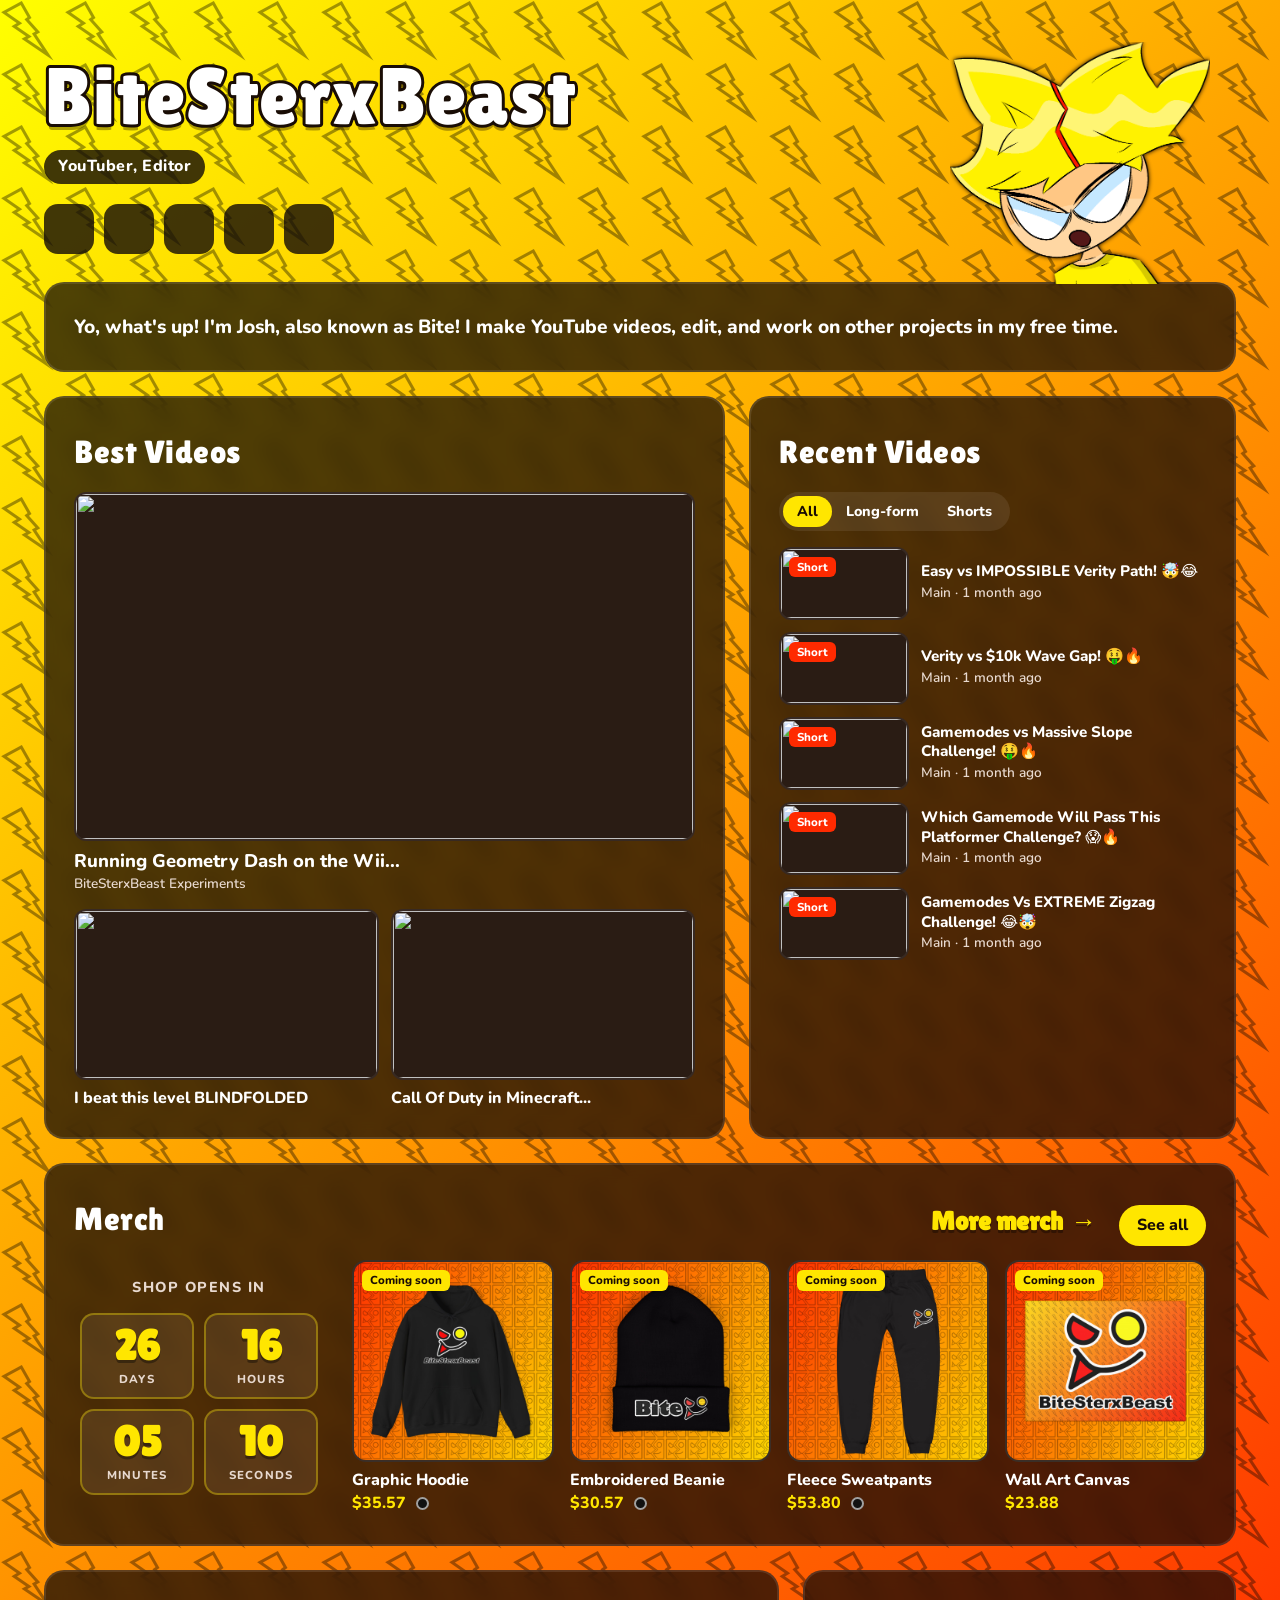
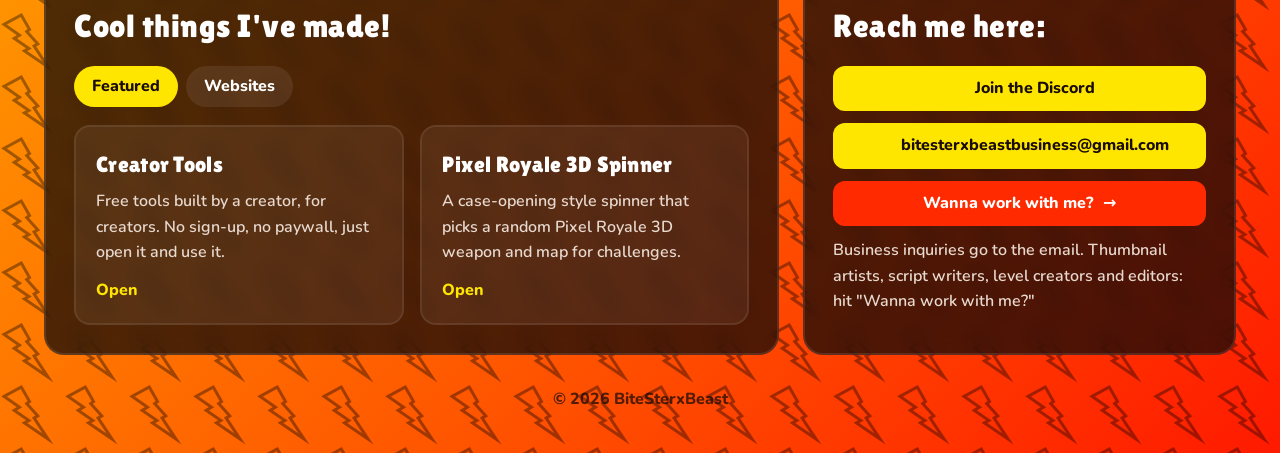
==== index.html @ fb8f27c6 "Implement 'More merch' hint visibility logic Add functionality to show 'More merch' hint after 12 ho" ====
<!DOCTYPE html>
<html lang="en">
<head>
<meta charset="UTF-8">
<meta name="viewport" content="width=device-width, initial-scale=1.0">
<title>BiteSterxBeast</title>
<meta name="description" content="YouTuber, Editor, Red, Yellow.">
<meta name="theme-color" content="#ff8000">
<meta property="og:title" content="BiteSterxBeast">
<meta property="og:description" content="YouTuber, Editor, Red, Yellow.">
<meta property="og:type" content="website">
<link rel="icon" href="favicon.png">
<link rel="preconnect" href="https://fonts.googleapis.com">
<link rel="preconnect" href="https://fonts.gstatic.com" crossorigin>
<link href="https://fonts.googleapis.com/css2?family=Lilita+One&family=Nunito:wght@600;800&display=swap" rel="stylesheet">
<style>
  :root {
    --panel: rgba(18, 10, 8, 0.74);
    --panel-border: rgba(255, 255, 255, 0.10);
    --text: #ffffff;
    --muted: #e8d9cf;
    --yellow: #ffe600;
    --red: #ff2a00;
    --char-w: 260px;
  }

  * { box-sizing: border-box; margin: 0; padding: 0; }

  html { background: #ff4a00; }

  body {
    min-height: 100vh;
    color: var(--text);
    font-family: 'Nunito', system-ui, sans-serif;
    font-weight: 600;
    line-height: 1.6;
    background-image:
      url("bolts.png"),
      linear-gradient(135deg, #ffff00 0%, #ff9a00 45%, #ff1a00 100%);
    background-size: 64px 62px, 100% 100%;
    background-position: 0 0, 0 0;
    background-repeat: repeat, no-repeat;
    animation: drift 20s linear infinite;
  }

  /* bolts move bottom-left to top-right, gradient stays put */
  @keyframes drift {
    to { background-position: 64px -62px, 0 0; }
  }
  @media (prefers-reduced-motion: reduce) {
    body { animation: none; }
  }

  a { color: inherit; text-decoration: none; }

  .wrap {
    max-width: 920px;
    margin: 0 auto;
    padding: 56px 16px 40px;
  }

  /* ---------- HERO ---------- */
  .hero {
    padding-right: calc(var(--char-w) + 24px);
    margin-bottom: 0;
  }

  h1 {
    font-family: 'Lilita One', sans-serif;
    font-weight: 400;
    font-size: clamp(2.6rem, 8vw, 5rem);
    line-height: 1;
    letter-spacing: 1px;
    color: #fff;
    -webkit-text-stroke: 6px #1a0d05;
    paint-order: stroke fill;
    text-shadow: 0 6px 0 rgba(26, 13, 5, 0.35);
  }

  .tagline {
    display: inline-block;
    margin-top: 14px;
    padding: 4px 14px;
    background: rgba(18, 10, 8, 0.8);
    border-radius: 999px;
    font-weight: 800;
    letter-spacing: 0.5px;
  }

  /* ---------- SOCIALS ---------- */
  .socials {
    display: flex;
    flex-wrap: wrap;
    gap: 10px;
    margin-top: 20px;
  }

  .social {
    width: 50px;
    height: 50px;
    display: grid;
    place-items: center;
    background: rgba(18, 10, 8, 0.8);
    border: 2px solid transparent;
    border-radius: 14px;
    cursor: pointer;
    transition: transform 0.15s, border-color 0.15s, box-shadow 0.15s;
  }
  .social:hover,
  .social:focus-visible {
    transform: translateY(-3px);
    border-color: var(--yellow);
    box-shadow: 0 0 16px rgba(255, 230, 0, 0.55);
    outline: none;
  }

  .ico {
    width: 24px;
    height: 24px;
    background: #fff;
    -webkit-mask: var(--icon) center / contain no-repeat;
            mask: var(--icon) center / contain no-repeat;
  }

  .yt { position: relative; }
  .yt > button { font: inherit; color: inherit; }

  .menu {
    position: absolute;
    top: calc(100% + 8px);
    left: 0;
    z-index: 20;
    min-width: 250px;
    padding: 6px;
    background: rgba(18, 10, 8, 0.95);
    backdrop-filter: blur(10px);
    border: 2px solid var(--yellow);
    border-radius: 14px;
    box-shadow: 0 10px 30px rgba(0, 0, 0, 0.4);
    opacity: 0;
    transform: translateY(-6px);
    pointer-events: none;
    transition: opacity 0.15s, transform 0.15s;
  }
  .yt.open .menu {
    opacity: 1;
    transform: translateY(0);
    pointer-events: auto;
  }
  .menu a {
    display: block;
    padding: 8px 12px;
    border-radius: 9px;
    line-height: 1.3;
  }
  .menu a:hover { background: rgba(255, 230, 0, 0.15); }
  .menu b { display: block; font-weight: 800; }
  .menu small { color: var(--muted); font-size: 0.82rem; }

  /* ---------- PANELS ---------- */
  .panel {
    position: relative;
    background: var(--panel);
    backdrop-filter: blur(10px);
    -webkit-backdrop-filter: blur(10px);
    border: 2px solid var(--panel-border);
    border-radius: 20px;
    padding: 28px;
    margin-top: 24px;
    transition: border-color 0.2s, box-shadow 0.2s;
  }
  .panel:hover {
    border-color: rgba(255, 230, 0, 0.55);
    box-shadow: 0 0 24px rgba(255, 230, 0, 0.18);
  }

  h2 {
    font-family: 'Lilita One', sans-serif;
    font-weight: 400;
    font-size: 2rem;
    letter-spacing: 0.5px;
    margin-bottom: 14px;
  }

  /* ---------- INTRO + CHARACTER ---------- */
  .intro { margin-top: 28px; z-index: 2; }
  .intro p { font-size: 1.2rem; font-weight: 800; }

  /* clips the art at the panel's top edge so he leans over it */
  .character {
    position: absolute;
    right: 24px;
    bottom: 100%;
    width: var(--char-w);
    aspect-ratio: 1 / 0.93;
    overflow: hidden;
    pointer-events: none;
  }
  .character img {
    display: block;
    width: 100%;
    filter: drop-shadow(0 0 2px #1a0d05);
  }

  /* ---------- VIDEOS ---------- */
  .videos { display: grid; grid-template-columns: 1.4fr 1fr; gap: 24px; margin-top: 24px; }
  .videos .panel { margin-top: 0; }

  .thumb {
    position: relative;
    aspect-ratio: 16 / 9;
    border-radius: 12px;
    background: #2a1c14;
    border: 2px solid rgba(255, 255, 255, 0.06);
    overflow: hidden;
    transition: border-color 0.15s;
  }
  .thumb img { width: 100%; height: 100%; object-fit: cover; display: block; }
  .badge {
    position: absolute;
    top: 8px; left: 8px;
    padding: 1px 8px;
    border-radius: 6px;
    font-size: 0.72rem;
    font-weight: 800;
    background: var(--yellow);
    color: #1a0d05;
  }
  .badge.short { background: var(--red); color: #fff; }

  .vcard { display: block; transition: transform 0.15s; }
  .vcard:hover { transform: translateY(-3px); }
  .vcard:hover .thumb { border-color: var(--yellow); }
  .vtitle {
    font-weight: 800;
    margin-top: 8px;
    line-height: 1.3;
    display: -webkit-box;
    -webkit-line-clamp: 2;
    -webkit-box-orient: vertical;
    overflow: hidden;
  }
  .vmeta { color: var(--muted); font-size: 0.85rem; }

  .best-small { display: grid; grid-template-columns: 1fr 1fr; gap: 12px; margin-top: 14px; }
  .best-main .vtitle { font-size: 1.15rem; }

  .type-toggle {
    display: inline-flex;
    background: rgba(255, 255, 255, 0.08);
    border-radius: 999px;
    padding: 4px;
    margin-bottom: 16px;
  }
  .type-toggle button {
    font: inherit;
    font-weight: 800;
    font-size: 0.9rem;
    color: var(--text);
    background: none;
    border: 0;
    border-radius: 999px;
    padding: 4px 14px;
    cursor: pointer;
  }
  .type-toggle button.active { background: var(--yellow); color: #1a0d05; }

  .recent-list { display: flex; flex-direction: column; gap: 12px; }
  .recent-row { display: grid; grid-template-columns: 130px 1fr; gap: 12px; align-items: center; }
  .recent-row .vtitle { margin-top: 0; font-size: 0.95rem; }
  .empty { color: var(--muted); padding: 20px 0; text-align: center; }

  /* ---------- MERCH ---------- */
  .countdown { position: relative; text-align: center; margin-bottom: 22px; }
  .countdown[hidden] { display: none; }
  .cd-title { font-weight: 800; color: var(--muted); letter-spacing: 1.5px; text-transform: uppercase; font-size: 0.9rem; margin-bottom: 8px; }
  .cd-boxes {
    display: inline-flex; gap: 10px; padding: 6px; border-radius: 18px; cursor: help; outline: none;
  }
  .cd-box {
    min-width: 84px; padding: 10px 8px 8px;
    background: rgba(255, 255, 255, 0.07); border: 2px solid rgba(255, 230, 0, 0.35); border-radius: 14px;
    transition: border-color 0.15s, transform 0.15s;
  }
  .cd-boxes:hover .cd-box, .cd-boxes:focus-visible .cd-box { border-color: var(--yellow); }
  .cd-num {
    display: block; font-family: 'Lilita One', sans-serif; font-size: 2.6rem; line-height: 1;
    color: var(--yellow); font-variant-numeric: tabular-nums; text-shadow: 0 3px 0 rgba(0, 0, 0, 0.35);
  }
  .cd-lbl { display: block; margin-top: 4px; font-size: 0.72rem; font-weight: 800; letter-spacing: 1.2px; color: var(--muted); text-transform: uppercase; }
  .cd-tip {
    position: absolute; left: 50%; top: calc(100% + 6px); z-index: 15; width: max-content; max-width: min(92vw, 360px);
    padding: 10px 14px; border-radius: 12px; background: rgba(18, 10, 8, 0.96); border: 2px solid var(--yellow);
    box-shadow: 0 10px 30px rgba(0, 0, 0, 0.45); line-height: 1.35;
    opacity: 0; transform: translate(-50%, -6px); pointer-events: none; transition: opacity 0.15s, transform 0.15s;
  }
  .cd-tip b { display: block; color: var(--yellow); font-weight: 800; }
  .cd-tip small { color: var(--muted); }
  .cd-boxes:hover + .cd-tip, .cd-boxes:focus + .cd-tip { opacity: 1; transform: translate(-50%, 0); }
  .cd-open { font-family: 'Lilita One', sans-serif; font-size: 2rem; color: var(--yellow); }
  .merch-head { display: flex; align-items: baseline; gap: 12px; flex-wrap: wrap; margin-bottom: 14px; }
  .merch-head h2 { margin-bottom: 0; }
  .more-merch {
    margin-left: auto;
    display: inline-flex;
    align-items: center;
    gap: 8px;
    font-family: 'Lilita One', sans-serif;
    font-size: 1.6rem;
    line-height: 1;
    color: var(--yellow);
    text-shadow: 0 3px 0 rgba(0, 0, 0, 0.35);
    animation: nudge 0.9s ease-in-out infinite alternate;
  }
  .more-merch[hidden] { display: none; }
  /* when it hides, "See all" keeps its spot on the right */
  .more-merch[hidden] + .see-all { margin-left: auto; }
  /* pops in, then bounces */
  .more-merch.pop { animation: popin 0.45s cubic-bezier(.3, 1.6, .5, 1) both, nudge 0.9s ease-in-out 0.45s infinite alternate; }
  @keyframes popin {
    from { opacity: 0; transform: scale(0.4) translateX(-10px); }
    to { opacity: 1; transform: scale(1) translateX(-10px); }
  }
  @keyframes nudge {
    from { transform: translateX(-10px); }
    to { transform: translateX(6px); }
  }
  @media (prefers-reduced-motion: reduce) {
    .more-merch, .more-merch.pop { animation: none; }
  }
  .see-all {
    display: inline-flex;
    align-items: center;
    padding: 8px 18px;
    background: var(--yellow);
    color: #1a0d05;
    font-weight: 800;
    border-radius: 999px;
    transition: transform 0.15s, box-shadow 0.15s;
  }
  .see-all:hover { transform: translateY(-2px); box-shadow: 0 0 18px rgba(255, 230, 0, 0.6); }
  .mgrid { display: grid; grid-template-columns: repeat(auto-fill, minmax(180px, 1fr)); gap: 16px; }
  .mcard { display: block; transition: transform 0.15s; }
  .mcard:hover { transform: translateY(-4px); }
  .mimg {
    position: relative;
    aspect-ratio: 1;
    border-radius: 14px;
    overflow: hidden;
    border: 2px solid rgba(255, 255, 255, 0.08);
    background: #2a1c14;
    transition: border-color 0.15s;
  }
  .mcard:hover .mimg { border-color: var(--yellow); }
  .mimg img { width: 100%; height: 100%; object-fit: cover; display: block; }
  .mimg .ph {
    width: 100%; height: 100%; display: grid; place-items: center; text-align: center; padding: 12px;
    background: linear-gradient(135deg, #ffcf00, #ff7a00 50%, #ff2a00); color: #1a0d05;
    font-family: 'Lilita One', sans-serif; font-size: 1.15rem; line-height: 1.15;
  }
  .soon {
    position: absolute; top: 8px; left: 8px;
    padding: 1px 8px; border-radius: 6px;
    font-size: 0.72rem; font-weight: 800;
    background: var(--yellow); color: #1a0d05;
  }
  .mname { font-weight: 800; margin-top: 8px; line-height: 1.3; }
  .mrow { display: flex; align-items: center; gap: 10px; }
  .mprice { font-weight: 800; color: var(--yellow); }
  .dots { display: flex; gap: 5px; }
  .dot { width: 13px; height: 13px; border-radius: 50%; border: 2px solid rgba(255, 255, 255, 0.6); }

  /* ---------- PROJECTS ---------- */
  .tabs {
    display: flex;
    flex-wrap: wrap;
    gap: 8px;
    margin-bottom: 18px;
  }
  .tab {
    font: inherit;
    font-weight: 800;
    color: var(--text);
    background: rgba(255, 255, 255, 0.08);
    border: 2px solid transparent;
    border-radius: 999px;
    padding: 6px 16px;
    cursor: pointer;
    transition: background 0.15s, border-color 0.15s;
  }
  .tab:hover { border-color: rgba(255, 230, 0, 0.5); }
  .tab.active {
    background: var(--yellow);
    color: #1a0d05;
  }

  .grid {
    display: grid;
    grid-template-columns: repeat(auto-fill, minmax(240px, 1fr));
    gap: 16px;
  }
  .card {
    display: block;
    background: rgba(255, 255, 255, 0.06);
    border: 2px solid rgba(255, 255, 255, 0.08);
    border-radius: 16px;
    padding: 20px;
    transition: transform 0.15s, border-color 0.15s;
  }
  .card:hover {
    transform: translateY(-4px);
    border-color: var(--yellow);
  }
  .card h3 {
    font-family: 'Lilita One', sans-serif;
    font-weight: 400;
    font-size: 1.4rem;
    letter-spacing: 0.3px;
  }
  .card p { color: var(--muted); margin-top: 6px; }
  .card .go { display: inline-block; margin-top: 12px; color: var(--yellow); font-weight: 800; }
  .card[hidden] { display: none; }

  /* ---------- CONTACT ---------- */
  .btn {
    display: inline-flex;
    align-items: center;
    gap: 10px;
    padding: 10px 20px;
    background: var(--yellow);
    color: #1a0d05;
    font-weight: 800;
    border-radius: 12px;
    transition: transform 0.15s, box-shadow 0.15s;
  }
  .btn:hover { transform: translateY(-2px); box-shadow: 0 0 18px rgba(255, 230, 0, 0.6); }
  .btn .ico { background: #1a0d05; width: 20px; height: 20px; }
  .btn.work { background: var(--red); color: #fff; }
  .btn.work:hover { box-shadow: 0 0 18px rgba(255, 42, 0, 0.7); }
  .btn.work .arrow { transition: transform 0.15s; }
  .btn.work:hover .arrow { transform: translateX(4px); }
  .contact { display: flex; flex-wrap: wrap; gap: 12px; }
  .contact .btn { overflow-wrap: anywhere; }
  .note { margin-top: 12px; color: var(--muted); }

  footer {
    text-align: center;
    margin-top: 32px;
    font-weight: 800;
    color: #1a0d05;
    opacity: 0.75;
  }

  /* ---------- MOBILE ---------- */
  @media (max-width: 680px) {
    :root { --char-w: 140px; }
    .wrap { padding-top: 36px; }
    .hero { padding-right: 0; text-align: center; }
    .socials { justify-content: center; }
    .menu { left: 50%; transform: translate(-50%, -6px); }
    .yt.open .menu { transform: translate(-50%, 0); }
    .intro { margin-top: calc(var(--char-w) * 0.93 + 12px); }
    .character { right: 16px; }
    .panel { padding: 22px; }
    .mgrid { grid-template-columns: 1fr 1fr; gap: 12px; }
    .more-merch { font-size: 1.2rem; }
    .cd-boxes { gap: 6px; }
    .cd-box { min-width: 0; width: 68px; }
    .cd-num { font-size: 1.9rem; }
    .cd-lbl { font-size: 0.62rem; letter-spacing: 0.6px; }
  }
  @media (max-width: 820px) {
    .videos { grid-template-columns: 1fr; }
  }

  /* ---------- DESKTOP (wide screens): spread things out instead of one tall column ---------- */
  @media (min-width: 1100px) {
    .wrap { max-width: 1240px; padding-left: 24px; padding-right: 24px; }

    /* merch: countdown on the left, all 4 items in one row on the right */
    #merch { display: grid; grid-template-columns: 250px minmax(0, 1fr); column-gap: 28px; align-items: start; }
    #merch .merch-head { grid-column: 1 / -1; }
    #merch .countdown { margin: 0; align-self: center; }
    #merch .countdown[hidden] + .mgrid { grid-column: 1 / -1; }
    #merch .mgrid { grid-template-columns: repeat(4, minmax(0, 1fr)); }
    .cd-boxes { display: grid; grid-template-columns: 1fr 1fr; gap: 10px; }
    .cd-box { min-width: 0; }

    /* projects and contact side by side */
    .duo { display: grid; grid-template-columns: minmax(0, 1.7fr) minmax(0, 1fr); gap: 24px; margin-top: 24px; align-items: stretch; }
    .duo .panel { margin-top: 0; }
    .duo .contact { flex-direction: column; align-items: stretch; }
    .duo .contact .btn { justify-content: center; }
  }

  /* ---------- ZOOMED OUT / BIG SCREENS: fill the whole width ----------
     Header stays centered; videos + merch share one row, projects + contact the next. */
  @media (min-width: 1700px) {
    .wrap { max-width: 2400px; padding-left: 5vw; padding-right: 5vw; }
    .hero, .intro { max-width: 880px; margin-left: auto; margin-right: auto; }

    .row1 {
      display: grid;
      grid-template-columns: minmax(0, 1.45fr) minmax(0, 1fr) minmax(0, 2.05fr);
      gap: 24px;
      margin-top: 40px;
      align-items: stretch;
    }
    .row1 .videos { display: contents; }
    .row1 .panel { margin-top: 0; }

    /* merch: countdown across the top, 4 items in a row under it */
    #merch { display: flex; flex-direction: column; align-items: stretch; }
    #merch .countdown { margin: auto 0 22px; }
    .cd-boxes { display: inline-flex; gap: 10px; }
    .cd-box { min-width: 84px; }
    #merch .mgrid { margin-bottom: auto; }

    .duo { grid-template-columns: minmax(0, 2fr) minmax(0, 1fr); margin-top: 40px; }
  }
</style>
</head>
<body>

<div class="wrap">

  <!-- HERO -->
  <header class="hero">
    <h1>BiteSterxBeast</h1>
    <div class="tagline">YouTuber, Editor</div>

    <nav class="socials" aria-label="Socials">
      <div class="yt" id="yt">
        <button class="social" aria-label="YouTube channels" aria-expanded="false" aria-haspopup="true" id="ytBtn">
          <span class="ico" style="--icon:url(https://cdn.jsdelivr.net/npm/simple-icons@11.0.0/icons/youtube.svg)"></span>
        </button>
        <div class="menu" role="menu">
          <a href="https://www.youtube.com/@BiteSterxBeast" target="_blank" rel="noopener" role="menuitem"><b>Main</b><small>@BiteSterxBeast</small></a>
          <a href="https://www.youtube.com/@BiteSterxBeastExperiments" target="_blank" rel="noopener" role="menuitem"><b>Experiments</b><small>@BiteSterxBeastExperiments</small></a>
          <a href="https://www.youtube.com/@BiteSterxBeastExtras" target="_blank" rel="noopener" role="menuitem"><b>Extras</b><small>@BiteSterxBeastExtras</small></a>
          <a href="https://www.youtube.com/@BitePlaysMC" target="_blank" rel="noopener" role="menuitem"><b>Minecraft</b><small>@BitePlaysMC</small></a>
        </div>
      </div>

      <a class="social" href="https://discord.gg/2dfN5brP34" target="_blank" rel="noopener" aria-label="Discord" title="Discord">
        <span class="ico" style="--icon:url(https://cdn.jsdelivr.net/npm/simple-icons@11.0.0/icons/discord.svg)"></span>
      </a>
      <a class="social" href="https://www.tiktok.com/@BiteSterxBeastyt" target="_blank" rel="noopener" aria-label="TikTok" title="TikTok">
        <span class="ico" style="--icon:url(https://cdn.jsdelivr.net/npm/simple-icons@11.0.0/icons/tiktok.svg)"></span>
      </a>
      <a class="social" href="https://www.instagram.com/bitesterxbeast" target="_blank" rel="noopener" aria-label="Instagram" title="Instagram">
        <span class="ico" style="--icon:url(https://cdn.jsdelivr.net/npm/simple-icons@11.0.0/icons/instagram.svg)"></span>
      </a>
      <a class="social" href="https://x.com/BiteSterxBeast_" target="_blank" rel="noopener" aria-label="Twitter" title="Twitter">
        <span class="ico" style="--icon:url(https://cdn.jsdelivr.net/npm/simple-icons@11.0.0/icons/x.svg)"></span>
      </a>
    </nav>
  </header>

  <!-- INTRO -->
  <section class="panel intro">
    <div class="character" aria-hidden="true">
      <img src="character.png" alt="">
    </div>
    <p>Yo, what's up! I'm Josh, also known as Bite! I make YouTube videos, edit, and work on other projects in my free time.</p>
  </section>

  <div class="row1">
  <!-- VIDEOS -->
  <div class="videos">
    <section class="panel">
      <h2>Best Videos</h2>
      <div id="best"><div class="empty">Loading videos...</div></div>
    </section>
    <section class="panel">
      <h2>Recent Videos</h2>
      <div class="type-toggle" id="typeToggle">
        <button class="active" data-type="all">All</button>
        <button data-type="long">Long-form</button>
        <button data-type="short">Shorts</button>
      </div>
      <div class="recent-list" id="recent"><div class="empty">Loading videos...</div></div>
    </section>
  </div>

  <!-- MERCH -->
  <section class="panel" id="merch">
    <div class="merch-head">
      <h2>Merch</h2>
      <span class="more-merch" id="moreMerch" aria-hidden="true" hidden>More merch <span>→</span></span>
      <a class="see-all" id="seeAll" href="/merch/">See all</a>
    </div>
    <div class="countdown" id="countdown" hidden>
      <div class="cd-title" id="cdTitle">Shop opens in</div>
      <div class="cd-boxes" id="cdBoxes" tabindex="0" aria-describedby="cdTip">
        <div class="cd-box"><span class="cd-num" id="cdD">00</span><span class="cd-lbl">Days</span></div>
        <div class="cd-box"><span class="cd-num" id="cdH">00</span><span class="cd-lbl">Hours</span></div>
        <div class="cd-box"><span class="cd-num" id="cdM">00</span><span class="cd-lbl">Minutes</span></div>
        <div class="cd-box"><span class="cd-num" id="cdS">00</span><span class="cd-lbl">Seconds</span></div>
      </div>
      <div class="cd-tip" id="cdTip" role="tooltip"></div>
    </div>
    <div class="mgrid" id="merchGrid"><div class="empty">Loading merch...</div></div>
  </section>
  </div>

  <div class="duo">
  <!-- PROJECTS (every card here opens in a new tab automatically) -->
  <section class="panel">
    <h2>Cool things I've made!</h2>
    <div class="tabs" role="tablist">
      <button class="tab active" data-tab="featured" role="tab">Featured</button>
      <button class="tab" data-tab="websites" role="tab">Websites</button>
    </div>
    <div class="grid" id="projects">
      <a class="card" data-cats="featured websites" href="https://bitesterxbeast.github.io" target="_blank" rel="noopener">
        <h3>Creator Tools</h3>
        <p>Free tools built by a creator, for creators. No sign-up, no paywall, just open it and use it.</p>
        <span class="go">Open</span>
      </a>
      <a class="card" data-cats="featured websites" href="/pixel-royale-spinner/" target="_blank" rel="noopener">
        <h3>Pixel Royale 3D Spinner</h3>
        <p>A case-opening style spinner that picks a random Pixel Royale 3D weapon and map for challenges.</p>
        <span class="go">Open</span>
      </a>
    </div>
  </section>

  <!-- CONTACT -->
  <section class="panel">
    <h2>Reach me here:</h2>
    <div class="contact">
      <a class="btn" href="https://discord.gg/2dfN5brP34" target="_blank" rel="noopener">
        <span class="ico" style="--icon:url(https://cdn.jsdelivr.net/npm/simple-icons@11.0.0/icons/discord.svg)"></span>
        Join the Discord
      </a>
      <a class="btn" href="mailto:bitesterxbeastbusiness@gmail.com">
        <span class="ico" style="--icon:url(https://cdn.jsdelivr.net/npm/simple-icons@11.0.0/icons/gmail.svg)"></span>
        bitesterxbeastbusiness@gmail.com
      </a>
      <a class="btn work" href="/editor/">
        Wanna work with me? <span class="arrow">→</span>
      </a>
    </div>
    <p class="note">Business inquiries go to the email. Thumbnail artists, script writers, level creators and editors: hit "Wanna work with me?"</p>
  </section>
  </div>

  <footer>© 2026 BiteSterxBeast</footer>
</div>

<script>
  // YouTube channel dropdown
  const yt = document.getElementById('yt');
  const ytBtn = document.getElementById('ytBtn');
  ytBtn.addEventListener('click', (e) => {
    e.stopPropagation();
    const open = yt.classList.toggle('open');
    ytBtn.setAttribute('aria-expanded', open);
  });
  document.addEventListener('click', (e) => {
    if (!yt.contains(e.target)) {
      yt.classList.remove('open');
      ytBtn.setAttribute('aria-expanded', 'false');
    }
  });
  document.addEventListener('keydown', (e) => {
    if (e.key === 'Escape') {
      yt.classList.remove('open');
      ytBtn.setAttribute('aria-expanded', 'false');
    }
  });

  // Every project card opens in a new tab (so new cards you add do too)
  document.querySelectorAll('#projects .card').forEach(card => {
    card.target = '_blank';
    card.rel = 'noopener';
  });

  // Project tabs
  const tabs = document.querySelectorAll('.tab');
  const cards = document.querySelectorAll('.card');
  tabs.forEach(tab => {
    tab.addEventListener('click', () => {
      tabs.forEach(t => t.classList.remove('active'));
      tab.classList.add('active');
      const cat = tab.dataset.tab;
      cards.forEach(card => {
        card.hidden = !card.dataset.cats.split(' ').includes(cat);
      });
    });
  });

  // ---------- Videos (filled from videos.json, updated by GitHub every 30 min) ----------
  const RECENT_SHOWN = 5;
  let allRecent = [];
  let videoType = 'all';

  const esc = (t) => String(t || '').replace(/[&<>"']/g, c =>
    ({ '&': '&amp;', '<': '&lt;', '>': '&gt;', '"': '&quot;', "'": '&#39;' }[c]));

  const timeAgo = (iso) => {
    const s = Math.max(0, (Date.now() - new Date(iso)) / 1000);
    const units = [['year', 31536000], ['month', 2592000], ['week', 604800],
                   ['day', 86400], ['hour', 3600], ['minute', 60]];
    for (const [name, secs] of units) {
      const n = Math.floor(s / secs);
      if (n >= 1) return `${n} ${name}${n > 1 ? 's' : ''} ago`;
    }
    return 'just now';
  };

  const thumbImg = (id, hiRes) => {
    const first = hiRes ? 'maxresdefault' : 'hqdefault';
    return `<img src="https://i.ytimg.com/vi/${id}/${first}.jpg" alt="" loading="lazy"
      onerror="if(!this.dataset.f){this.dataset.f=1;this.src='https://i.ytimg.com/vi/${id}/hqdefault.jpg'}">`;
  };

  const link = (v) => v.type === 'short'
    ? `https://www.youtube.com/shorts/${v.id}`
    : `https://www.youtube.com/watch?v=${v.id}`;

  function renderBest(best) {
    const el = document.getElementById('best');
    if (!best.length) { el.innerHTML = '<div class="empty">Coming soon.</div>'; return; }
    const card = (v, big) => `
      <a class="vcard ${big ? 'best-main' : ''}" href="${link(v)}" target="_blank" rel="noopener">
        <div class="thumb">${thumbImg(v.id, big)}</div>
        <div class="vtitle">${esc(v.title)}</div>
        ${big && v.channel ? `<div class="vmeta">${esc(v.channel)}</div>` : ''}
      </a>`;
    el.innerHTML = card(best[0], true) +
      (best.length > 1 ? `<div class="best-small">${best.slice(1, 3).map(v => card(v, false)).join('')}</div>` : '');
  }

  function renderRecent() {
    const el = document.getElementById('recent');
    const list = allRecent
      .filter(v => videoType === 'all' || v.type === videoType)
      .slice(0, RECENT_SHOWN);
    if (!list.length) { el.innerHTML = '<div class="empty">Nothing here yet.</div>'; return; }
    el.innerHTML = list.map(v => `
      <a class="vcard recent-row" href="${link(v)}" target="_blank" rel="noopener">
        <div class="thumb">${thumbImg(v.id, false)}
          <span class="badge${v.type === 'short' ? ' short' : ''}">${v.type === 'short' ? 'Short' : esc(v.channel)}</span>
        </div>
        <div>
          <div class="vtitle">${esc(v.title)}</div>
          <div class="vmeta">${esc(v.channel)} · ${timeAgo(v.published)}</div>
        </div>
      </a>`).join('');
  }

  document.querySelectorAll('#typeToggle button').forEach(btn => btn.addEventListener('click', () => {
    document.querySelectorAll('#typeToggle button').forEach(b => b.classList.remove('active'));
    btn.classList.add('active');
    videoType = btn.dataset.type;
    renderRecent();
  }));

  fetch('videos.json?t=' + Date.now())
    .then(r => r.json())
    .then(data => {
      renderBest(data.best || []);
      allRecent = data.recent || [];
      renderRecent();
    })
    .catch(() => {
      document.getElementById('best').innerHTML = '<div class="empty">Videos coming soon.</div>';
      document.getElementById('recent').innerHTML = '<div class="empty">Videos coming soon.</div>';
    });

  // ---------- "More merch" hint: hides after "See all" is clicked, comes back 12 hours later ----------
  (function () {
    const KEY = 'moreMerchSeenAt';
    const WAIT = 12 * 60 * 60 * 1000; // 12 hours
    const hint = document.getElementById('moreMerch');
    let seenAt = 0;
    try { seenAt = Number(localStorage.getItem(KEY)) || 0; } catch (e) {}
    if (Date.now() - seenAt >= WAIT) {
      hint.hidden = false;
      hint.classList.add('pop');
    }
    document.getElementById('seeAll').addEventListener('click', () => {
      hint.hidden = true;
      try { localStorage.setItem(KEY, String(Date.now())); } catch (e) {}
    });
  })();

  // ---------- Shop countdown (date comes from "shopOpens" in merch.json) ----------
  function startCountdown(when) {
    const box = document.getElementById('countdown');
    const target = when ? new Date(when) : null;
    if (!target || isNaN(target)) return;
    box.hidden = false;

    const fmt = (opts) => target.toLocaleString('en-US', opts);
    const when12 = { weekday: 'long', month: 'long', day: 'numeric', year: 'numeric', hour: 'numeric', minute: '2-digit' };
    const eastern = fmt({ ...when12, timeZone: 'America/New_York' }) + ' ET';
    const local = fmt({ ...when12, timeZoneName: 'short' });
    const sameZone = Intl.DateTimeFormat().resolvedOptions().timeZone === 'America/New_York';
    document.getElementById('cdTip').innerHTML =
      `<b>${esc(eastern.replace(/, (\d{4}),/, ', $1 at'))}</b>` +
      (sameZone ? '' : `<small>That's ${esc(local.replace(/, (\d{4}),/, ', $1 at'))} for you</small>`);

    const pad = (n) => String(n).padStart(2, '0');
    const els = ['cdD', 'cdH', 'cdM', 'cdS'].map(id => document.getElementById(id));
    const tick = () => {
      const left = target - Date.now();
      if (left <= 0) {
        box.innerHTML = '<div class="cd-open">The shop is open! 🔥</div>';
        clearInterval(timer);
        return;
      }
      const s = Math.floor(left / 1000);
      [Math.floor(s / 86400), Math.floor(s / 3600) % 24, Math.floor(s / 60) % 60, s % 60]
        .forEach((v, i) => { els[i].textContent = pad(v); });
    };
    const timer = setInterval(tick, 1000);
    tick();
  }

  // ---------- Merch (filled from merch.json) ----------
  function merchPh(el) {
    const d = document.createElement('div');
    d.className = 'ph'; d.textContent = el.alt;
    el.replaceWith(d);
  }

  fetch('merch.json?t=' + Date.now())
    .then(r => r.json())
    .then(data => {
      startCountdown(data.shopOpens);
      const el = document.getElementById('merchGrid');
      const products = (data.products || []).slice(0, 4); // homepage shows the first 4 only
      if (!products.length) { el.innerHTML = '<div class="empty">Merch coming soon.</div>'; return; }
      el.innerHTML = products.map(p => {
        const colors = (p.options || []).find(o => o.type === 'color');
        const name = p.shortName || p.name;
        const po = (p.options || []).find(o => o.images);
        const first = (po && (po.images[po.selected || po.values[0]] || [])[0]) || (p.images || [])[0];
        const price = p.price == null || p.price === '' ? 'Price TBA' : typeof p.price === 'string' ? p.price : '$' + Number(p.price).toFixed(2);
        return `
          <a class="mcard" href="/merch/?item=${encodeURIComponent(p.id)}">
            <div class="mimg">
              <img src="${esc(first)}" alt="${esc(name)}" loading="lazy" onerror="merchPh(this)">
              ${p.comingSoon ? '<span class="soon">Coming soon</span>' : ''}
            </div>
            <div class="mname">${esc(name)}</div>
            <div class="mrow">
              <span class="mprice">${price}</span>
              ${colors ? `<span class="dots">${colors.values.map(c =>
                `<span class="dot" title="${esc(c.name)}" style="background:${esc(c.hex)}"></span>`).join('')}</span>` : ''}
            </div>
          </a>`;
      }).join('');
    })
    .catch(() => {
      document.getElementById('merchGrid').innerHTML = '<div class="empty">Merch coming soon.</div>';
    });
</script>
</body>
</html>
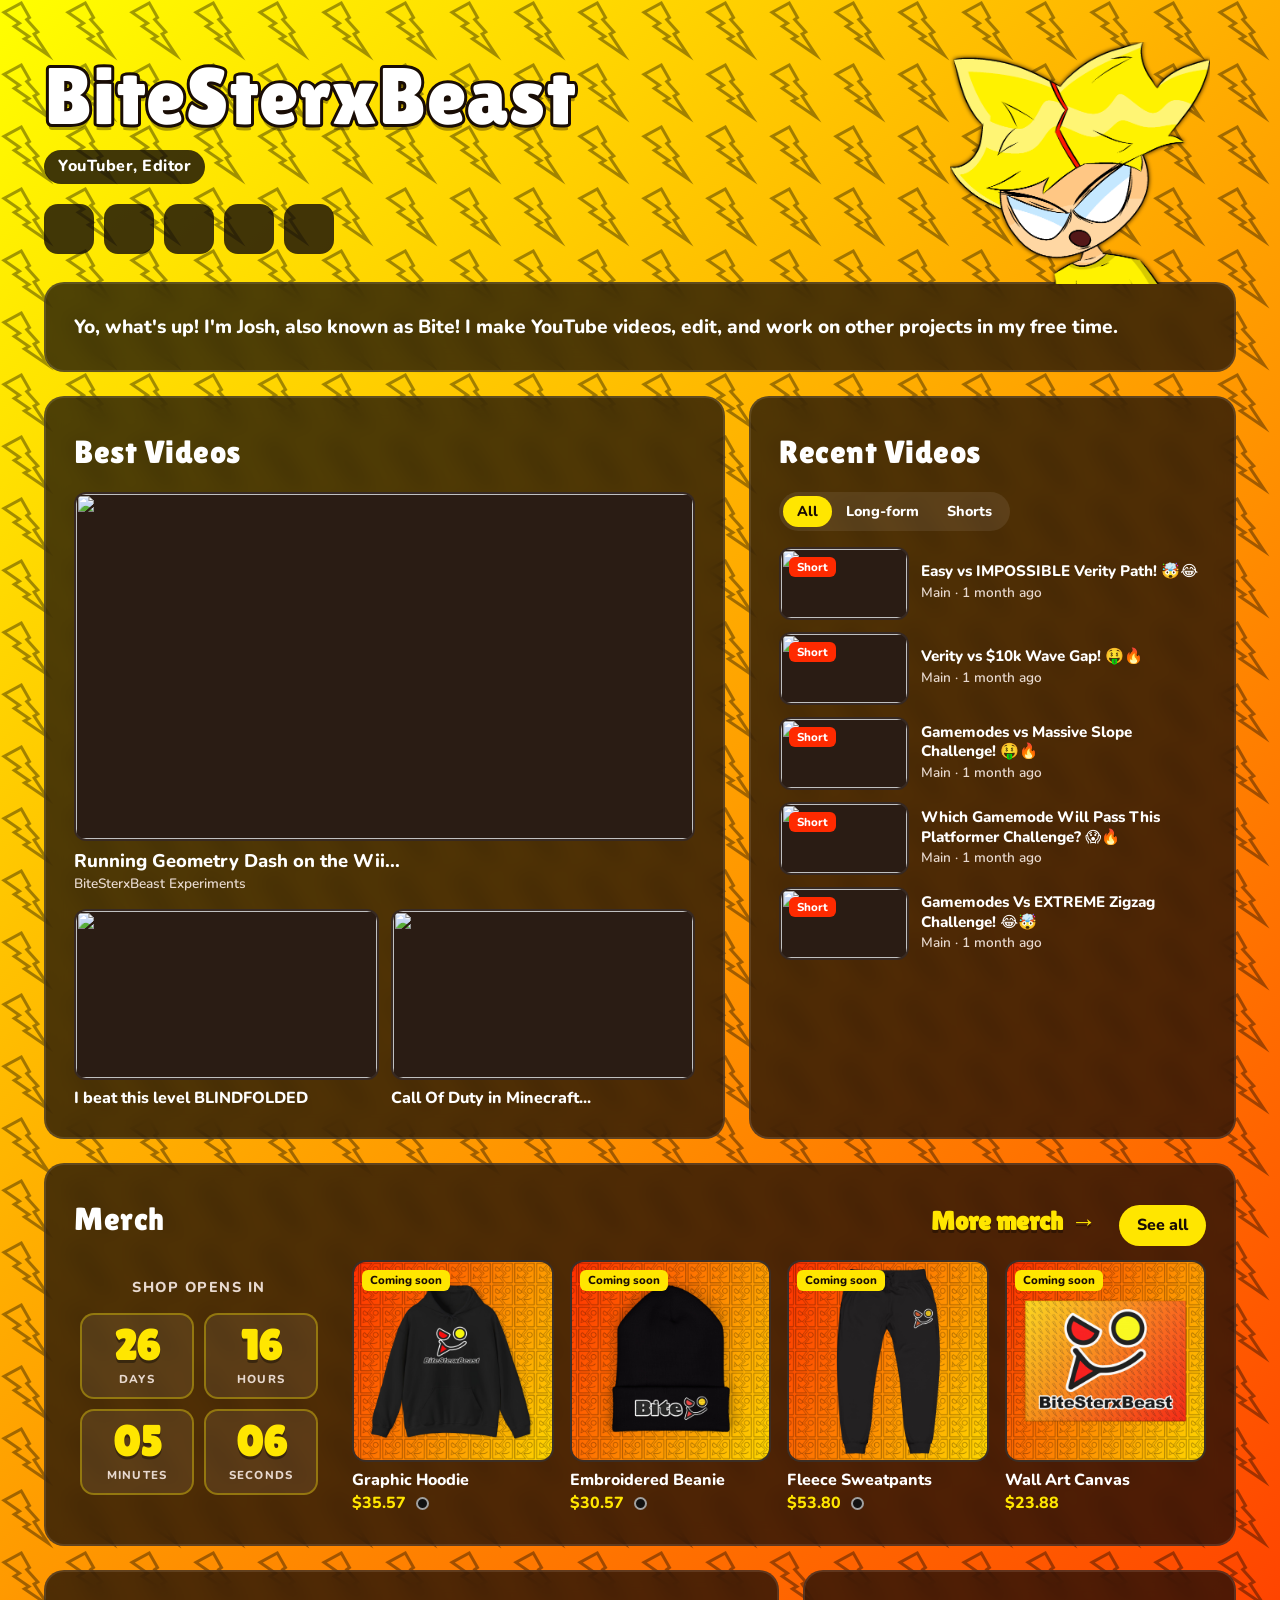
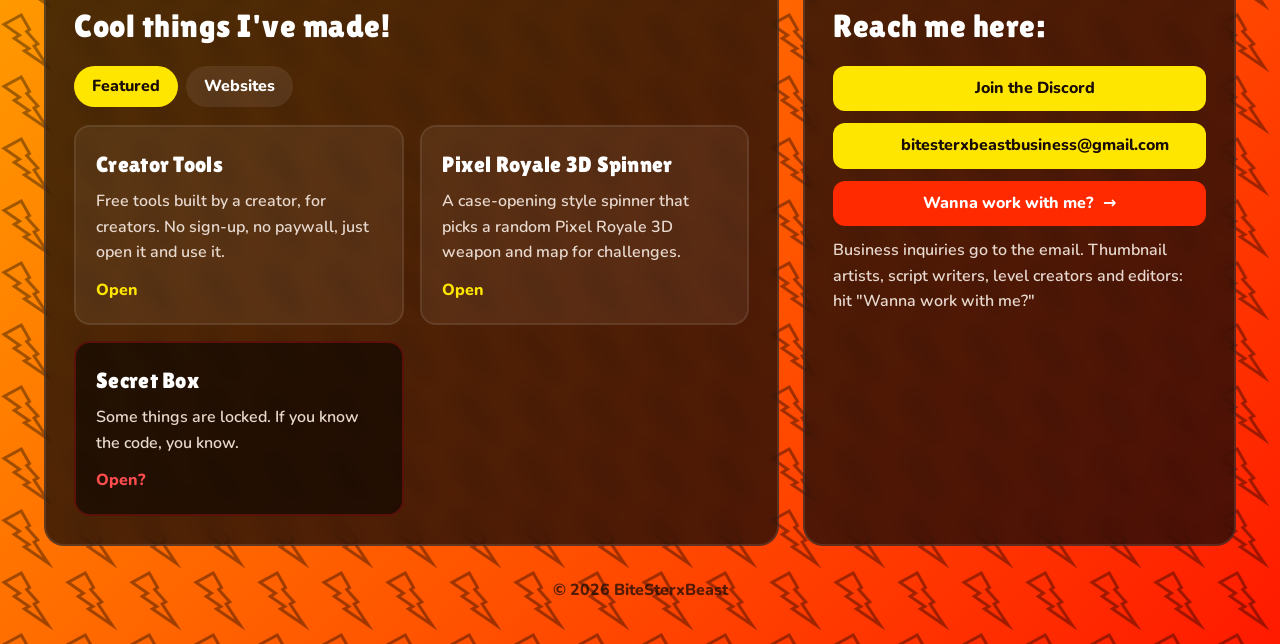
==== commit 65a40aac: "Add secret card to index.html Added a secret card section with a link and description." ====
--- a/index.html
+++ b/index.html
@@ -420,6 +420,9 @@
   .card p { color: var(--muted); margin-top: 6px; }
   .card .go { display: inline-block; margin-top: 12px; color: var(--yellow); font-weight: 800; }
   .card[hidden] { display: none; }
+  .secret-card { background: rgba(0, 0, 0, 0.55); border-color: rgba(255, 31, 31, 0.25); }
+  .secret-card:hover { border-color: #ff1f1f; box-shadow: 0 0 18px rgba(255, 31, 31, 0.35); }
+  .secret-card .go { color: #ff4d4d; }
 
   /* ---------- CONTACT ---------- */
   .btn {
@@ -622,6 +625,11 @@
         <h3>Pixel Royale 3D Spinner</h3>
         <p>A case-opening style spinner that picks a random Pixel Royale 3D weapon and map for challenges.</p>
         <span class="go">Open</span>
+      </a>
+      <a class="card secret-card" data-cats="featured websites" href="/secret/">
+        <h3>Secret Box</h3>
+        <p>Some things are locked. If you know the code, you know.</p>
+        <span class="go">Open?</span>
       </a>
     </div>
   </section>
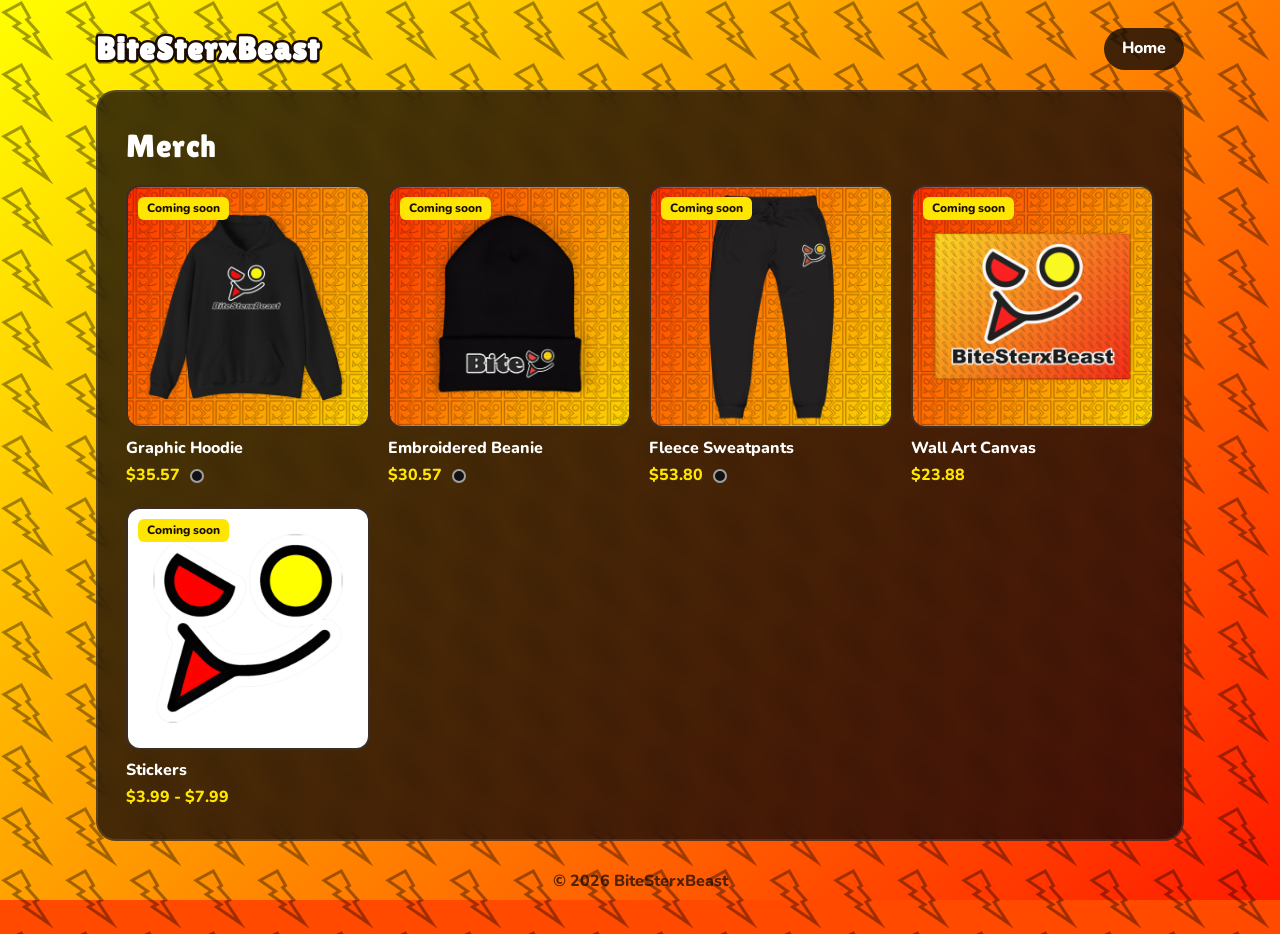
==== commit 8222e7fb: "Update index.html" ====
--- a/index.html
+++ b/index.html
@@ -3,869 +3,402 @@
 <head>
 <meta charset="UTF-8">
 <meta name="viewport" content="width=device-width, initial-scale=1.0">
-<title>BiteSterxBeast</title>
-<meta name="description" content="YouTuber, Editor, Red, Yellow.">
+<meta name="disabled-adaptations" content="watch">
+<title>Merch · BiteSterxBeast</title>
+<meta name="description" content="Official BiteSterxBeast merch.">
 <meta name="theme-color" content="#ff8000">
-<meta property="og:title" content="BiteSterxBeast">
-<meta property="og:description" content="YouTuber, Editor, Red, Yellow.">
-<meta property="og:type" content="website">
-<link rel="icon" href="favicon.png">
+<link rel="icon" href="/favicon.png">
 <link rel="preconnect" href="https://fonts.googleapis.com">
 <link rel="preconnect" href="https://fonts.gstatic.com" crossorigin>
 <link href="https://fonts.googleapis.com/css2?family=Lilita+One&family=Nunito:wght@600;800&display=swap" rel="stylesheet">
 <style>
   :root {
-    --panel: rgba(18, 10, 8, 0.74);
+    --panel: rgba(18, 10, 8, 0.78);
     --panel-border: rgba(255, 255, 255, 0.10);
     --text: #ffffff;
     --muted: #e8d9cf;
+    --dim: #a8968a;
     --yellow: #ffe600;
     --red: #ff2a00;
-    --char-w: 260px;
-  }
-
+    --ink: #1a0d05;
+  }
   * { box-sizing: border-box; margin: 0; padding: 0; }
-
+  * { -webkit-hyphens: manual; hyphens: manual; }
   html { background: #ff4a00; }
-
   body {
     min-height: 100vh;
     color: var(--text);
     font-family: 'Nunito', system-ui, sans-serif;
     font-weight: 600;
     line-height: 1.6;
-    background-image:
-      url("bolts.png"),
-      linear-gradient(135deg, #ffff00 0%, #ff9a00 45%, #ff1a00 100%);
+    background-image: url("/bolts.png"), linear-gradient(135deg, #ffff00 0%, #ff9a00 45%, #ff1a00 100%);
     background-size: 64px 62px, 100% 100%;
-    background-position: 0 0, 0 0;
     background-repeat: repeat, no-repeat;
+    background-attachment: scroll, fixed;
     animation: drift 20s linear infinite;
   }
-
-  /* bolts move bottom-left to top-right, gradient stays put */
-  @keyframes drift {
-    to { background-position: 64px -62px, 0 0; }
-  }
-  @media (prefers-reduced-motion: reduce) {
-    body { animation: none; }
-  }
-
+  @keyframes drift { to { background-position: 64px -62px, 0 0; } }
+  @media (prefers-reduced-motion: reduce) { body { animation: none; } }
   a { color: inherit; text-decoration: none; }
-
-  .wrap {
-    max-width: 920px;
-    margin: 0 auto;
-    padding: 56px 16px 40px;
-  }
-
-  /* ---------- HERO ---------- */
-  .hero {
-    padding-right: calc(var(--char-w) + 24px);
-    margin-bottom: 0;
-  }
-
-  h1 {
-    font-family: 'Lilita One', sans-serif;
-    font-weight: 400;
-    font-size: clamp(2.6rem, 8vw, 5rem);
-    line-height: 1;
-    letter-spacing: 1px;
-    color: #fff;
-    -webkit-text-stroke: 6px #1a0d05;
-    paint-order: stroke fill;
-    text-shadow: 0 6px 0 rgba(26, 13, 5, 0.35);
-  }
-
-  .tagline {
-    display: inline-block;
-    margin-top: 14px;
-    padding: 4px 14px;
-    background: rgba(18, 10, 8, 0.8);
-    border-radius: 999px;
-    font-weight: 800;
-    letter-spacing: 0.5px;
-  }
-
-  /* ---------- SOCIALS ---------- */
-  .socials {
-    display: flex;
-    flex-wrap: wrap;
-    gap: 10px;
-    margin-top: 20px;
-  }
-
-  .social {
-    width: 50px;
-    height: 50px;
-    display: grid;
-    place-items: center;
-    background: rgba(18, 10, 8, 0.8);
-    border: 2px solid transparent;
-    border-radius: 14px;
-    cursor: pointer;
-    transition: transform 0.15s, border-color 0.15s, box-shadow 0.15s;
-  }
-  .social:hover,
-  .social:focus-visible {
-    transform: translateY(-3px);
-    border-color: var(--yellow);
-    box-shadow: 0 0 16px rgba(255, 230, 0, 0.55);
-    outline: none;
-  }
-
-  .ico {
-    width: 24px;
-    height: 24px;
-    background: #fff;
-    -webkit-mask: var(--icon) center / contain no-repeat;
-            mask: var(--icon) center / contain no-repeat;
-  }
-
-  .yt { position: relative; }
-  .yt > button { font: inherit; color: inherit; }
-
-  .menu {
-    position: absolute;
-    top: calc(100% + 8px);
-    left: 0;
-    z-index: 20;
-    min-width: 250px;
-    padding: 6px;
-    background: rgba(18, 10, 8, 0.95);
-    backdrop-filter: blur(10px);
-    border: 2px solid var(--yellow);
-    border-radius: 14px;
-    box-shadow: 0 10px 30px rgba(0, 0, 0, 0.4);
-    opacity: 0;
-    transform: translateY(-6px);
-    pointer-events: none;
-    transition: opacity 0.15s, transform 0.15s;
-  }
-  .yt.open .menu {
-    opacity: 1;
-    transform: translateY(0);
-    pointer-events: auto;
-  }
-  .menu a {
-    display: block;
-    padding: 8px 12px;
-    border-radius: 9px;
-    line-height: 1.3;
-  }
-  .menu a:hover { background: rgba(255, 230, 0, 0.15); }
-  .menu b { display: block; font-weight: 800; }
-  .menu small { color: var(--muted); font-size: 0.82rem; }
-
-  /* ---------- PANELS ---------- */
+  button { font: inherit; color: inherit; }
+
+  .wrap { max-width: 1120px; margin: 0 auto; padding: 28px 16px 40px; }
+
+  .top { display: flex; align-items: center; gap: 12px; flex-wrap: wrap; margin-bottom: 20px; }
+  .logo {
+    font-family: 'Lilita One', sans-serif; font-size: 2rem; line-height: 1; letter-spacing: 1px;
+    -webkit-text-stroke: 5px var(--ink); paint-order: stroke fill; text-shadow: 0 4px 0 rgba(26,13,5,.35);
+  }
+  .spacer { flex: 1; }
+  .pillbtn {
+    background: rgba(18, 10, 8, 0.8); border: 2px solid transparent; border-radius: 999px;
+    padding: 6px 16px; font-weight: 800; transition: border-color .15s, transform .15s;
+  }
+  .pillbtn:hover { border-color: var(--yellow); transform: translateY(-2px); }
+
   .panel {
-    position: relative;
     background: var(--panel);
-    backdrop-filter: blur(10px);
-    -webkit-backdrop-filter: blur(10px);
-    border: 2px solid var(--panel-border);
-    border-radius: 20px;
-    padding: 28px;
-    margin-top: 24px;
-    transition: border-color 0.2s, box-shadow 0.2s;
-  }
-  .panel:hover {
-    border-color: rgba(255, 230, 0, 0.55);
-    box-shadow: 0 0 24px rgba(255, 230, 0, 0.18);
-  }
-
-  h2 {
-    font-family: 'Lilita One', sans-serif;
-    font-weight: 400;
-    font-size: 2rem;
-    letter-spacing: 0.5px;
-    margin-bottom: 14px;
-  }
-
-  /* ---------- INTRO + CHARACTER ---------- */
-  .intro { margin-top: 28px; z-index: 2; }
-  .intro p { font-size: 1.2rem; font-weight: 800; }
-
-  /* clips the art at the panel's top edge so he leans over it */
-  .character {
-    position: absolute;
-    right: 24px;
-    bottom: 100%;
-    width: var(--char-w);
-    aspect-ratio: 1 / 0.93;
-    overflow: hidden;
-    pointer-events: none;
-  }
-  .character img {
-    display: block;
-    width: 100%;
-    filter: drop-shadow(0 0 2px #1a0d05);
-  }
-
-  /* ---------- VIDEOS ---------- */
-  .videos { display: grid; grid-template-columns: 1.4fr 1fr; gap: 24px; margin-top: 24px; }
-  .videos .panel { margin-top: 0; }
-
-  .thumb {
-    position: relative;
-    aspect-ratio: 16 / 9;
-    border-radius: 12px;
-    background: #2a1c14;
-    border: 2px solid rgba(255, 255, 255, 0.06);
-    overflow: hidden;
-    transition: border-color 0.15s;
-  }
-  .thumb img { width: 100%; height: 100%; object-fit: cover; display: block; }
-  .badge {
-    position: absolute;
-    top: 8px; left: 8px;
-    padding: 1px 8px;
-    border-radius: 6px;
-    font-size: 0.72rem;
-    font-weight: 800;
-    background: var(--yellow);
-    color: #1a0d05;
-  }
-  .badge.short { background: var(--red); color: #fff; }
-
-  .vcard { display: block; transition: transform 0.15s; }
-  .vcard:hover { transform: translateY(-3px); }
-  .vcard:hover .thumb { border-color: var(--yellow); }
-  .vtitle {
-    font-weight: 800;
-    margin-top: 8px;
-    line-height: 1.3;
-    display: -webkit-box;
-    -webkit-line-clamp: 2;
-    -webkit-box-orient: vertical;
-    overflow: hidden;
-  }
-  .vmeta { color: var(--muted); font-size: 0.85rem; }
-
-  .best-small { display: grid; grid-template-columns: 1fr 1fr; gap: 12px; margin-top: 14px; }
-  .best-main .vtitle { font-size: 1.15rem; }
-
-  .type-toggle {
-    display: inline-flex;
-    background: rgba(255, 255, 255, 0.08);
-    border-radius: 999px;
-    padding: 4px;
-    margin-bottom: 16px;
-  }
-  .type-toggle button {
-    font: inherit;
-    font-weight: 800;
-    font-size: 0.9rem;
-    color: var(--text);
-    background: none;
-    border: 0;
-    border-radius: 999px;
-    padding: 4px 14px;
-    cursor: pointer;
-  }
-  .type-toggle button.active { background: var(--yellow); color: #1a0d05; }
-
-  .recent-list { display: flex; flex-direction: column; gap: 12px; }
-  .recent-row { display: grid; grid-template-columns: 130px 1fr; gap: 12px; align-items: center; }
-  .recent-row .vtitle { margin-top: 0; font-size: 0.95rem; }
-  .empty { color: var(--muted); padding: 20px 0; text-align: center; }
-
-  /* ---------- MERCH ---------- */
-  .countdown { position: relative; text-align: center; margin-bottom: 22px; }
-  .countdown[hidden] { display: none; }
-  .cd-title { font-weight: 800; color: var(--muted); letter-spacing: 1.5px; text-transform: uppercase; font-size: 0.9rem; margin-bottom: 8px; }
-  .cd-boxes {
-    display: inline-flex; gap: 10px; padding: 6px; border-radius: 18px; cursor: help; outline: none;
-  }
-  .cd-box {
-    min-width: 84px; padding: 10px 8px 8px;
-    background: rgba(255, 255, 255, 0.07); border: 2px solid rgba(255, 230, 0, 0.35); border-radius: 14px;
-    transition: border-color 0.15s, transform 0.15s;
-  }
-  .cd-boxes:hover .cd-box, .cd-boxes:focus-visible .cd-box { border-color: var(--yellow); }
-  .cd-num {
-    display: block; font-family: 'Lilita One', sans-serif; font-size: 2.6rem; line-height: 1;
-    color: var(--yellow); font-variant-numeric: tabular-nums; text-shadow: 0 3px 0 rgba(0, 0, 0, 0.35);
-  }
-  .cd-lbl { display: block; margin-top: 4px; font-size: 0.72rem; font-weight: 800; letter-spacing: 1.2px; color: var(--muted); text-transform: uppercase; }
-  .cd-tip {
-    position: absolute; left: 50%; top: calc(100% + 6px); z-index: 15; width: max-content; max-width: min(92vw, 360px);
-    padding: 10px 14px; border-radius: 12px; background: rgba(18, 10, 8, 0.96); border: 2px solid var(--yellow);
-    box-shadow: 0 10px 30px rgba(0, 0, 0, 0.45); line-height: 1.35;
-    opacity: 0; transform: translate(-50%, -6px); pointer-events: none; transition: opacity 0.15s, transform 0.15s;
-  }
-  .cd-tip b { display: block; color: var(--yellow); font-weight: 800; }
-  .cd-tip small { color: var(--muted); }
-  .cd-boxes:hover + .cd-tip, .cd-boxes:focus + .cd-tip { opacity: 1; transform: translate(-50%, 0); }
-  .cd-open { font-family: 'Lilita One', sans-serif; font-size: 2rem; color: var(--yellow); }
-  .merch-head { display: flex; align-items: baseline; gap: 12px; flex-wrap: wrap; margin-bottom: 14px; }
-  .merch-head h2 { margin-bottom: 0; }
-  .more-merch {
-    margin-left: auto;
-    display: inline-flex;
-    align-items: center;
-    gap: 8px;
-    font-family: 'Lilita One', sans-serif;
-    font-size: 1.6rem;
-    line-height: 1;
-    color: var(--yellow);
-    text-shadow: 0 3px 0 rgba(0, 0, 0, 0.35);
-    animation: nudge 0.9s ease-in-out infinite alternate;
-  }
-  .more-merch[hidden] { display: none; }
-  /* when it hides, "See all" keeps its spot on the right */
-  .more-merch[hidden] + .see-all { margin-left: auto; }
-  /* pops in, then bounces */
-  .more-merch.pop { animation: popin 0.45s cubic-bezier(.3, 1.6, .5, 1) both, nudge 0.9s ease-in-out 0.45s infinite alternate; }
-  @keyframes popin {
-    from { opacity: 0; transform: scale(0.4) translateX(-10px); }
-    to { opacity: 1; transform: scale(1) translateX(-10px); }
-  }
-  @keyframes nudge {
-    from { transform: translateX(-10px); }
-    to { transform: translateX(6px); }
-  }
-  @media (prefers-reduced-motion: reduce) {
-    .more-merch, .more-merch.pop { animation: none; }
-  }
-  .see-all {
-    display: inline-flex;
-    align-items: center;
-    padding: 8px 18px;
-    background: var(--yellow);
-    color: #1a0d05;
-    font-weight: 800;
-    border-radius: 999px;
-    transition: transform 0.15s, box-shadow 0.15s;
-  }
-  .see-all:hover { transform: translateY(-2px); box-shadow: 0 0 18px rgba(255, 230, 0, 0.6); }
-  .mgrid { display: grid; grid-template-columns: repeat(auto-fill, minmax(180px, 1fr)); gap: 16px; }
-  .mcard { display: block; transition: transform 0.15s; }
+    backdrop-filter: blur(10px); -webkit-backdrop-filter: blur(10px);
+    border: 2px solid var(--panel-border); border-radius: 20px; padding: 28px;
+  }
+  h1, h2 { font-family: 'Lilita One', sans-serif; font-weight: 400; letter-spacing: .5px; }
+  h2 { font-size: 2rem; margin-bottom: 14px; }
+
+  /* ---------- shop grid ---------- */
+  .mgrid { display: grid; grid-template-columns: repeat(auto-fill, minmax(min(220px, 100%), 1fr)); gap: 18px; }
+  .mcard { display: block; transition: transform .15s; }
   .mcard:hover { transform: translateY(-4px); }
   .mimg {
-    position: relative;
-    aspect-ratio: 1;
-    border-radius: 14px;
-    overflow: hidden;
-    border: 2px solid rgba(255, 255, 255, 0.08);
-    background: #2a1c14;
-    transition: border-color 0.15s;
+    position: relative; aspect-ratio: 1; border-radius: 14px; overflow: hidden;
+    border: 2px solid rgba(255,255,255,.08); background: #2a1c14; transition: border-color .15s;
   }
   .mcard:hover .mimg { border-color: var(--yellow); }
   .mimg img { width: 100%; height: 100%; object-fit: cover; display: block; }
-  .mimg .ph {
-    width: 100%; height: 100%; display: grid; place-items: center; text-align: center; padding: 12px;
-    background: linear-gradient(135deg, #ffcf00, #ff7a00 50%, #ff2a00); color: #1a0d05;
-    font-family: 'Lilita One', sans-serif; font-size: 1.15rem; line-height: 1.15;
-  }
   .soon {
-    position: absolute; top: 8px; left: 8px;
-    padding: 1px 8px; border-radius: 6px;
-    font-size: 0.72rem; font-weight: 800;
-    background: var(--yellow); color: #1a0d05;
-  }
-  .mname { font-weight: 800; margin-top: 8px; line-height: 1.3; }
-  .mrow { display: flex; align-items: center; gap: 10px; }
+    position: absolute; top: 10px; left: 10px; background: var(--yellow); color: var(--ink);
+    font-size: .75rem; font-weight: 800; padding: 2px 9px; border-radius: 6px;
+  }
+  .mname { font-weight: 800; margin-top: 10px; line-height: 1.3; }
+  .mrow { display: flex; align-items: center; gap: 10px; margin-top: 4px; }
   .mprice { font-weight: 800; color: var(--yellow); }
   .dots { display: flex; gap: 5px; }
-  .dot { width: 13px; height: 13px; border-radius: 50%; border: 2px solid rgba(255, 255, 255, 0.6); }
-
-  /* ---------- PROJECTS ---------- */
-  .tabs {
-    display: flex;
-    flex-wrap: wrap;
-    gap: 8px;
-    margin-bottom: 18px;
-  }
-  .tab {
-    font: inherit;
-    font-weight: 800;
-    color: var(--text);
-    background: rgba(255, 255, 255, 0.08);
-    border: 2px solid transparent;
-    border-radius: 999px;
-    padding: 6px 16px;
-    cursor: pointer;
-    transition: background 0.15s, border-color 0.15s;
-  }
-  .tab:hover { border-color: rgba(255, 230, 0, 0.5); }
-  .tab.active {
-    background: var(--yellow);
-    color: #1a0d05;
-  }
-
-  .grid {
-    display: grid;
-    grid-template-columns: repeat(auto-fill, minmax(240px, 1fr));
-    gap: 16px;
-  }
-  .card {
-    display: block;
-    background: rgba(255, 255, 255, 0.06);
-    border: 2px solid rgba(255, 255, 255, 0.08);
-    border-radius: 16px;
-    padding: 20px;
-    transition: transform 0.15s, border-color 0.15s;
-  }
-  .card:hover {
-    transform: translateY(-4px);
-    border-color: var(--yellow);
-  }
-  .card h3 {
-    font-family: 'Lilita One', sans-serif;
-    font-weight: 400;
-    font-size: 1.4rem;
-    letter-spacing: 0.3px;
-  }
-  .card p { color: var(--muted); margin-top: 6px; }
-  .card .go { display: inline-block; margin-top: 12px; color: var(--yellow); font-weight: 800; }
-  .card[hidden] { display: none; }
-  .secret-card { background: rgba(0, 0, 0, 0.55); border-color: rgba(255, 31, 31, 0.25); }
-  .secret-card:hover { border-color: #ff1f1f; box-shadow: 0 0 18px rgba(255, 31, 31, 0.35); }
-  .secret-card .go { color: #ff4d4d; }
-
-  /* ---------- CONTACT ---------- */
+  .dot { width: 14px; height: 14px; border-radius: 50%; border: 2px solid rgba(255,255,255,.6); }
+
+  /* image placeholder until photos are uploaded */
+  .ph {
+    width: 100%; height: 100%; display: grid; place-items: center; text-align: center; padding: 12px;
+    background: linear-gradient(135deg, #ffcf00, #ff7a00 50%, #ff2a00); color: var(--ink);
+    font-family: 'Lilita One', sans-serif; font-size: 1.2rem; line-height: 1.15;
+  }
+
+  /* ---------- product page ---------- */
+  .product { display: grid; grid-template-columns: minmax(0, 1.05fr) minmax(0, 1fr); gap: 40px; align-items: start; }
+  .gallery { position: relative; }
+  .main {
+    position: relative; aspect-ratio: 1; border-radius: 14px; overflow: hidden;
+    border: 2px solid rgba(255,255,255,.12); background: #2a1c14; cursor: crosshair;
+  }
+  .main img { width: 100%; height: 100%; object-fit: cover; display: block; user-select: none; -webkit-user-drag: none; }
+  .lens {
+    position: absolute; pointer-events: none; display: none;
+    border: 2px solid var(--yellow); background: rgba(255, 230, 0, .15);
+    box-shadow: 0 0 0 9999px rgba(0,0,0,.18);
+  }
+  .zoom {
+    position: absolute; top: 0; left: calc(100% + 24px); width: 100%; aspect-ratio: 1; z-index: 10;
+    display: none; border-radius: 14px; border: 2px solid var(--yellow); background-color: #2a1c14;
+    background-repeat: no-repeat; box-shadow: 0 16px 40px rgba(0,0,0,.5);
+  }
+  .main.zooming .lens, .gallery.zooming .zoom { display: block; }
+  /* touch: zoom inside the photo */
+  .main.tapzoom img { visibility: hidden; }
+  .main.tapzoom { background-repeat: no-repeat; }
+  .hint { color: var(--dim); font-size: .82rem; margin-top: 8px; }
+
+  .thumbs { display: flex; gap: 12px; margin-top: 14px; flex-wrap: wrap; }
+  .thumb {
+    width: calc(20% - 10px); max-width: 92px; aspect-ratio: 1; padding: 0; border-radius: 10px; overflow: hidden; cursor: pointer;
+    border: 2px solid rgba(255,255,255,.15); background: #2a1c14; transition: border-color .15s, transform .15s;
+  }
+  .thumb:hover { transform: translateY(-2px); }
+  .thumb.on { border-color: var(--yellow); box-shadow: 0 0 12px rgba(255,230,0,.45); }
+  .thumb img { width: 100%; height: 100%; object-fit: cover; display: block; }
+  .thumb .ph { font-size: .7rem; }
+
+  .info h1 { font-size: clamp(1.5rem, 2.6vw, 2.1rem); line-height: 1.2; }
+  .price { font-family: 'Lilita One', sans-serif; font-size: 2.1rem; color: var(--yellow); margin-top: 10px; }
+  .opt { margin-top: 20px; }
+  .lbl { color: var(--dim); font-weight: 800; font-size: .95rem; margin-bottom: 8px; display: flex; align-items: center; gap: 6px; }
+  .lbl b { color: var(--muted); }
+  .lock { width: 13px; height: 13px; opacity: .8; }
+  .chips { display: flex; flex-wrap: wrap; gap: 10px; }
+  .chip {
+    min-width: 56px; padding: 10px 14px; border-radius: 10px; text-align: center;
+    border: 2px solid rgba(255,255,255,.14); background: rgba(255,255,255,.04);
+    color: var(--dim); font-weight: 800; text-decoration: line-through; cursor: not-allowed;
+  }
+  .chip.sel { border-color: rgba(255,255,255,.4); }
+  .swatch {
+    position: relative; width: 42px; height: 42px; border-radius: 50%; padding: 0; cursor: not-allowed;
+    border: 2px solid rgba(255,255,255,.35); opacity: .75;
+  }
+  .swatch.sel { box-shadow: 0 0 0 3px rgba(18,10,8,.9), 0 0 0 5px rgba(255,255,255,.4); }
+  .swatch::after {
+    content: ""; position: absolute; left: 50%; top: 50%; width: 120%; height: 2px;
+    background: rgba(255,255,255,.75); transform: translate(-50%, -50%) rotate(-45deg);
+  }
+  .qty { display: inline-flex; border: 2px solid rgba(255,255,255,.14); border-radius: 10px; overflow: hidden; opacity: .55; }
+  .qty button, .qty span { width: 50px; height: 46px; display: grid; place-items: center; background: rgba(255,255,255,.04); border: 0; font-size: 1.2rem; }
+  .qty button { cursor: not-allowed; }
+  .qty span { border-left: 2px solid rgba(255,255,255,.14); border-right: 2px solid rgba(255,255,255,.14); font-weight: 800; }
+
+  /* options that swap the photos (like sticker sizes) stay clickable even while locked */
+  .chip.view { text-decoration: none; color: var(--text); cursor: pointer; }
+  .chip.view:hover { border-color: rgba(255,230,0,.5); }
+  .chip.view.sel { border-color: var(--yellow); background: rgba(255,230,0,.12); }
+
+  /* unlocked (launched) state */
+  .live .chip { text-decoration: none; color: var(--text); cursor: pointer; }
+  .live .chip.sel { border-color: var(--yellow); background: rgba(255,230,0,.12); }
+  .live .swatch { cursor: pointer; opacity: 1; }
+  .live .swatch::after { display: none; }
+  .live .qty { opacity: 1; }
+  .live .qty button { cursor: pointer; }
+
+  .notice {
+    margin-top: 26px; padding: 16px 18px; border-radius: 14px;
+    background: rgba(255, 230, 0, .1); border: 2px solid rgba(255, 230, 0, .45);
+  }
+  .notice h3 { font-family: 'Lilita One', sans-serif; font-weight: 400; font-size: 1.35rem; color: var(--yellow); }
+  .notice p { color: var(--muted); margin-top: 2px; }
   .btn {
-    display: inline-flex;
-    align-items: center;
-    gap: 10px;
-    padding: 10px 20px;
-    background: var(--yellow);
-    color: #1a0d05;
-    font-weight: 800;
-    border-radius: 12px;
-    transition: transform 0.15s, box-shadow 0.15s;
-  }
-  .btn:hover { transform: translateY(-2px); box-shadow: 0 0 18px rgba(255, 230, 0, 0.6); }
-  .btn .ico { background: #1a0d05; width: 20px; height: 20px; }
-  .btn.work { background: var(--red); color: #fff; }
-  .btn.work:hover { box-shadow: 0 0 18px rgba(255, 42, 0, 0.7); }
-  .btn.work .arrow { transition: transform 0.15s; }
-  .btn.work:hover .arrow { transform: translateX(4px); }
-  .contact { display: flex; flex-wrap: wrap; gap: 12px; }
-  .contact .btn { overflow-wrap: anywhere; }
-  .note { margin-top: 12px; color: var(--muted); }
-
-  footer {
-    text-align: center;
-    margin-top: 32px;
-    font-weight: 800;
-    color: #1a0d05;
-    opacity: 0.75;
-  }
-
-  /* ---------- MOBILE ---------- */
-  @media (max-width: 680px) {
-    :root { --char-w: 140px; }
-    .wrap { padding-top: 36px; }
-    .hero { padding-right: 0; text-align: center; }
-    .socials { justify-content: center; }
-    .menu { left: 50%; transform: translate(-50%, -6px); }
-    .yt.open .menu { transform: translate(-50%, 0); }
-    .intro { margin-top: calc(var(--char-w) * 0.93 + 12px); }
-    .character { right: 16px; }
-    .panel { padding: 22px; }
-    .mgrid { grid-template-columns: 1fr 1fr; gap: 12px; }
-    .more-merch { font-size: 1.2rem; }
-    .cd-boxes { gap: 6px; }
-    .cd-box { min-width: 0; width: 68px; }
-    .cd-num { font-size: 1.9rem; }
-    .cd-lbl { font-size: 0.62rem; letter-spacing: 0.6px; }
-  }
-  @media (max-width: 820px) {
-    .videos { grid-template-columns: 1fr; }
-  }
-
-  /* ---------- DESKTOP (wide screens): spread things out instead of one tall column ---------- */
-  @media (min-width: 1100px) {
-    .wrap { max-width: 1240px; padding-left: 24px; padding-right: 24px; }
-
-    /* merch: countdown on the left, all 4 items in one row on the right */
-    #merch { display: grid; grid-template-columns: 250px minmax(0, 1fr); column-gap: 28px; align-items: start; }
-    #merch .merch-head { grid-column: 1 / -1; }
-    #merch .countdown { margin: 0; align-self: center; }
-    #merch .countdown[hidden] + .mgrid { grid-column: 1 / -1; }
-    #merch .mgrid { grid-template-columns: repeat(4, minmax(0, 1fr)); }
-    .cd-boxes { display: grid; grid-template-columns: 1fr 1fr; gap: 10px; }
-    .cd-box { min-width: 0; }
-
-    /* projects and contact side by side */
-    .duo { display: grid; grid-template-columns: minmax(0, 1.7fr) minmax(0, 1fr); gap: 24px; margin-top: 24px; align-items: stretch; }
-    .duo .panel { margin-top: 0; }
-    .duo .contact { flex-direction: column; align-items: stretch; }
-    .duo .contact .btn { justify-content: center; }
-  }
-
-  /* ---------- ZOOMED OUT / BIG SCREENS: fill the whole width ----------
-     Header stays centered; videos + merch share one row, projects + contact the next. */
-  @media (min-width: 1700px) {
-    .wrap { max-width: 2400px; padding-left: 5vw; padding-right: 5vw; }
-    .hero, .intro { max-width: 880px; margin-left: auto; margin-right: auto; }
-
-    .row1 {
-      display: grid;
-      grid-template-columns: minmax(0, 1.45fr) minmax(0, 1fr) minmax(0, 2.05fr);
-      gap: 24px;
-      margin-top: 40px;
-      align-items: stretch;
+    display: inline-flex; align-items: center; justify-content: center; gap: 10px; margin-top: 12px;
+    padding: 12px 22px; background: var(--yellow); color: var(--ink); font-weight: 800; border-radius: 12px;
+    border: 0; cursor: pointer; transition: transform .15s, box-shadow .15s;
+  }
+  .btn:hover { transform: translateY(-2px); box-shadow: 0 0 18px rgba(255,230,0,.6); }
+  .btn .ico { width: 20px; height: 20px; background: var(--ink); -webkit-mask: var(--icon) center/contain no-repeat; mask: var(--icon) center/contain no-repeat; }
+  .btn.wide { width: 100%; font-size: 1.1rem; padding: 14px; }
+
+  .about { margin-top: 30px; border-top: 2px solid var(--panel-border); padding-top: 20px; }
+  .about h2 { font-size: 1.5rem; margin-bottom: 8px; }
+  .about p { color: var(--muted); margin-bottom: 10px; }
+
+  .empty { color: var(--muted); padding: 30px 0; text-align: center; }
+  footer { text-align: center; margin-top: 28px; font-weight: 800; color: var(--ink); opacity: .75; }
+
+  @media (max-width: 860px) {
+    .product { grid-template-columns: 1fr; gap: 24px; }
+    .zoom { display: none !important; }
+    .main { cursor: zoom-in; }
+    .thumb { width: calc(20% - 10px); }
+    .panel { padding: 20px; }
+  }
+
+  /* ---------- APPLE WATCH (and other tiny screens) ---------- */
+  @media (max-width: 260px) {
+    html, body { overflow-x: hidden; }
+    /* still bolts, no drift; gradient pinned to the screen so every part of the page looks the same */
+    body { animation: none; background: none; }
+    body::before {
+      content: ""; position: fixed; inset: 0; z-index: -1; pointer-events: none;
+      background-image: url("/bolts.png"), linear-gradient(135deg, #ffff00 0%, #ff9a00 45%, #ff1a00 100%);
+      background-size: 48px 46px, 100% 100%;
+      background-repeat: repeat, no-repeat;
     }
-    .row1 .videos { display: contents; }
-    .row1 .panel { margin-top: 0; }
-
-    /* merch: countdown across the top, 4 items in a row under it */
-    #merch { display: flex; flex-direction: column; align-items: stretch; }
-    #merch .countdown { margin: auto 0 22px; }
-    .cd-boxes { display: inline-flex; gap: 10px; }
-    .cd-box { min-width: 84px; }
-    #merch .mgrid { margin-bottom: auto; }
-
-    .duo { grid-template-columns: minmax(0, 2fr) minmax(0, 1fr); margin-top: 40px; }
+    .panel { backdrop-filter: none; -webkit-backdrop-filter: none; background: rgba(18, 10, 8, 0.86); }
+
+    .wrap { padding: 16px 8px 24px; }
+    .logo { font-size: 1.3rem; -webkit-text-stroke: 3px var(--ink); width: 100%; text-align: center; }
+    .top { justify-content: center; gap: 6px; }
+    .spacer { display: none; }
+    .pillbtn { padding: 3px 10px; font-size: 0.8rem; }
+    .panel { padding: 12px; border-radius: 14px; }
+    h2 { font-size: 1.35rem; }
+    .mgrid { grid-template-columns: 1fr; gap: 12px; }
+    .thumbs { gap: 6px; }
+    .thumb { width: calc(25% - 5px); }
   }
 </style>
 </head>
 <body>
-
 <div class="wrap">
-
-  <!-- HERO -->
-  <header class="hero">
-    <h1>BiteSterxBeast</h1>
-    <div class="tagline">YouTuber, Editor</div>
-
-    <nav class="socials" aria-label="Socials">
-      <div class="yt" id="yt">
-        <button class="social" aria-label="YouTube channels" aria-expanded="false" aria-haspopup="true" id="ytBtn">
-          <span class="ico" style="--icon:url(https://cdn.jsdelivr.net/npm/simple-icons@11.0.0/icons/youtube.svg)"></span>
-        </button>
-        <div class="menu" role="menu">
-          <a href="https://www.youtube.com/@BiteSterxBeast" target="_blank" rel="noopener" role="menuitem"><b>Main</b><small>@BiteSterxBeast</small></a>
-          <a href="https://www.youtube.com/@BiteSterxBeastExperiments" target="_blank" rel="noopener" role="menuitem"><b>Experiments</b><small>@BiteSterxBeastExperiments</small></a>
-          <a href="https://www.youtube.com/@BiteSterxBeastExtras" target="_blank" rel="noopener" role="menuitem"><b>Extras</b><small>@BiteSterxBeastExtras</small></a>
-          <a href="https://www.youtube.com/@BitePlaysMC" target="_blank" rel="noopener" role="menuitem"><b>Minecraft</b><small>@BitePlaysMC</small></a>
-        </div>
-      </div>
-
-      <a class="social" href="https://discord.gg/2dfN5brP34" target="_blank" rel="noopener" aria-label="Discord" title="Discord">
-        <span class="ico" style="--icon:url(https://cdn.jsdelivr.net/npm/simple-icons@11.0.0/icons/discord.svg)"></span>
-      </a>
-      <a class="social" href="https://www.tiktok.com/@BiteSterxBeastyt" target="_blank" rel="noopener" aria-label="TikTok" title="TikTok">
-        <span class="ico" style="--icon:url(https://cdn.jsdelivr.net/npm/simple-icons@11.0.0/icons/tiktok.svg)"></span>
-      </a>
-      <a class="social" href="https://www.instagram.com/bitesterxbeast" target="_blank" rel="noopener" aria-label="Instagram" title="Instagram">
-        <span class="ico" style="--icon:url(https://cdn.jsdelivr.net/npm/simple-icons@11.0.0/icons/instagram.svg)"></span>
-      </a>
-      <a class="social" href="https://x.com/BiteSterxBeast_" target="_blank" rel="noopener" aria-label="Twitter" title="Twitter">
-        <span class="ico" style="--icon:url(https://cdn.jsdelivr.net/npm/simple-icons@11.0.0/icons/x.svg)"></span>
-      </a>
-    </nav>
-  </header>
-
-  <!-- INTRO -->
-  <section class="panel intro">
-    <div class="character" aria-hidden="true">
-      <img src="character.png" alt="">
-    </div>
-    <p>Yo, what's up! I'm Josh, also known as Bite! I make YouTube videos, edit, and work on other projects in my free time.</p>
-  </section>
-
-  <div class="row1">
-  <!-- VIDEOS -->
-  <div class="videos">
-    <section class="panel">
-      <h2>Best Videos</h2>
-      <div id="best"><div class="empty">Loading videos...</div></div>
-    </section>
-    <section class="panel">
-      <h2>Recent Videos</h2>
-      <div class="type-toggle" id="typeToggle">
-        <button class="active" data-type="all">All</button>
-        <button data-type="long">Long-form</button>
-        <button data-type="short">Shorts</button>
-      </div>
-      <div class="recent-list" id="recent"><div class="empty">Loading videos...</div></div>
-    </section>
+  <div class="top">
+    <a class="logo" href="/">BiteSterxBeast</a>
+    <div class="spacer"></div>
+    <a class="pillbtn" id="backLink" href="/merch/">All merch</a>
+    <a class="pillbtn" href="/">Home</a>
   </div>
-
-  <!-- MERCH -->
-  <section class="panel" id="merch">
-    <div class="merch-head">
-      <h2>Merch</h2>
-      <span class="more-merch" id="moreMerch" aria-hidden="true" hidden>More merch <span>→</span></span>
-      <a class="see-all" id="seeAll" href="/merch/">See all</a>
-    </div>
-    <div class="countdown" id="countdown" hidden>
-      <div class="cd-title" id="cdTitle">Shop opens in</div>
-      <div class="cd-boxes" id="cdBoxes" tabindex="0" aria-describedby="cdTip">
-        <div class="cd-box"><span class="cd-num" id="cdD">00</span><span class="cd-lbl">Days</span></div>
-        <div class="cd-box"><span class="cd-num" id="cdH">00</span><span class="cd-lbl">Hours</span></div>
-        <div class="cd-box"><span class="cd-num" id="cdM">00</span><span class="cd-lbl">Minutes</span></div>
-        <div class="cd-box"><span class="cd-num" id="cdS">00</span><span class="cd-lbl">Seconds</span></div>
-      </div>
-      <div class="cd-tip" id="cdTip" role="tooltip"></div>
-    </div>
-    <div class="mgrid" id="merchGrid"><div class="empty">Loading merch...</div></div>
-  </section>
-  </div>
-
-  <div class="duo">
-  <!-- PROJECTS (every card here opens in a new tab automatically) -->
-  <section class="panel">
-    <h2>Cool things I've made!</h2>
-    <div class="tabs" role="tablist">
-      <button class="tab active" data-tab="featured" role="tab">Featured</button>
-      <button class="tab" data-tab="websites" role="tab">Websites</button>
-    </div>
-    <div class="grid" id="projects">
-      <a class="card" data-cats="featured websites" href="https://bitesterxbeast.github.io" target="_blank" rel="noopener">
-        <h3>Creator Tools</h3>
-        <p>Free tools built by a creator, for creators. No sign-up, no paywall, just open it and use it.</p>
-        <span class="go">Open</span>
-      </a>
-      <a class="card" data-cats="featured websites" href="/pixel-royale-spinner/" target="_blank" rel="noopener">
-        <h3>Pixel Royale 3D Spinner</h3>
-        <p>A case-opening style spinner that picks a random Pixel Royale 3D weapon and map for challenges.</p>
-        <span class="go">Open</span>
-      </a>
-      <a class="card secret-card" data-cats="featured websites" href="/secret/">
-        <h3>Secret Box</h3>
-        <p>Some things are locked. If you know the code, you know.</p>
-        <span class="go">Open?</span>
-      </a>
-    </div>
-  </section>
-
-  <!-- CONTACT -->
-  <section class="panel">
-    <h2>Reach me here:</h2>
-    <div class="contact">
-      <a class="btn" href="https://discord.gg/2dfN5brP34" target="_blank" rel="noopener">
-        <span class="ico" style="--icon:url(https://cdn.jsdelivr.net/npm/simple-icons@11.0.0/icons/discord.svg)"></span>
-        Join the Discord
-      </a>
-      <a class="btn" href="mailto:bitesterxbeastbusiness@gmail.com">
-        <span class="ico" style="--icon:url(https://cdn.jsdelivr.net/npm/simple-icons@11.0.0/icons/gmail.svg)"></span>
-        bitesterxbeastbusiness@gmail.com
-      </a>
-      <a class="btn work" href="/editor/">
-        Wanna work with me? <span class="arrow">→</span>
-      </a>
-    </div>
-    <p class="note">Business inquiries go to the email. Thumbnail artists, script writers, level creators and editors: hit "Wanna work with me?"</p>
-  </section>
-  </div>
-
+  <main class="panel" id="app"><div class="empty">Loading…</div></main>
   <footer>© 2026 BiteSterxBeast</footer>
 </div>
 
 <script>
-  // YouTube channel dropdown
-  const yt = document.getElementById('yt');
-  const ytBtn = document.getElementById('ytBtn');
-  ytBtn.addEventListener('click', (e) => {
-    e.stopPropagation();
-    const open = yt.classList.toggle('open');
-    ytBtn.setAttribute('aria-expanded', open);
+const DISCORD = "https://discord.gg/2dfN5brP34";
+const app = document.getElementById("app");
+const esc = t => String(t ?? "").replace(/[&<>"']/g, c => ({"&":"&amp;","<":"&lt;",">":"&gt;",'"':"&quot;","'":"&#39;"}[c]));
+const money = n => n == null || n === "" ? "Price TBA" : typeof n === "string" ? n : "$" + Number(n).toFixed(2);
+// an option with its own "images" (like sticker sizes) decides which photos show
+const photoOption = p => (p.options || []).findIndex(o => o.images);
+function photosFor(p, val) {
+  const oi = photoOption(p);
+  if (oi < 0) return p.images?.length ? p.images : [""];
+  const o = p.options[oi];
+  const list = o.images[val ?? (o.selected || o.values[0])];
+  return list?.length ? list : (p.images?.length ? p.images : [""]);
+}
+const LOCK = `<svg class="lock" viewBox="0 0 24 24" fill="none" stroke="currentColor" stroke-width="2.5" stroke-linecap="round"><rect x="5" y="11" width="14" height="10" rx="2"/><path d="M8 11V7a4 4 0 0 1 8 0v4"/></svg>`;
+
+// shows the product name on a gradient tile if a photo is missing
+function img(src, label, cls = "") {
+  return `<img src="${esc(src)}" alt="${esc(label)}" class="${cls}" loading="lazy" onerror="phFail(this)">`;
+}
+function phFail(el) {
+  const d = document.createElement("div");
+  d.className = "ph"; d.textContent = el.alt;
+  el.replaceWith(d);
+}
+
+function cardHTML(p) {
+  const colors = (p.options || []).find(o => o.type === "color");
+  return `<a class="mcard" href="/merch/?item=${encodeURIComponent(p.id)}">
+    <div class="mimg">${img(photosFor(p)[0], p.shortName || p.name)}${p.comingSoon ? `<span class="soon">Coming soon</span>` : ""}</div>
+    <div class="mname">${esc(p.shortName || p.name)}</div>
+    <div class="mrow"><span class="mprice">${money(p.price)}</span>
+      ${colors ? `<span class="dots">${colors.values.map(c => `<span class="dot" title="${esc(c.name)}" style="background:${esc(c.hex)}"></span>`).join("")}</span>` : ""}
+    </div></a>`;
+}
+
+function shopPage(products) {
+  document.getElementById("backLink").hidden = true;
+  app.innerHTML = `<h2>Merch</h2>${products.length
+    ? `<div class="mgrid">${products.map(cardHTML).join("")}</div>`
+    : `<div class="empty">Merch coming soon.</div>`}`;
+}
+
+function productPage(p) {
+  document.title = `${p.shortName || p.name} · BiteSterxBeast`;
+  const live = !p.comingSoon && p.link;
+  const vi = photoOption(p);
+  const sel = {};
+  const opts = (p.options || []).map((o, oi) => {
+    const first = o.type === "color" ? o.values[0].name : o.values[0];
+    sel[oi] = o.selected || first;
+    const items = o.type === "color"
+      ? o.values.map(c => `<button class="swatch" data-o="${oi}" data-v="${esc(c.name)}" title="${esc(c.name)}" style="background:${esc(c.hex)}" ${live ? "" : "disabled"}></button>`).join("")
+      : o.values.map(v => `<button class="chip ${oi === vi ? "view" : ""}" data-o="${oi}" data-v="${esc(v)}" ${live || oi === vi ? "" : "disabled"}>${esc(v)}</button>`).join("");
+    return `<div class="opt"><div class="lbl">${esc(o.name)}: <b data-cur="${oi}"></b>${live || oi === vi ? "" : LOCK}</div><div class="chips">${items}</div></div>`;
+  }).join("");
+  let imgs = photosFor(p, vi >= 0 ? sel[vi] : undefined);
+
+  app.innerHTML = `<div class="product ${live ? "live" : ""}">
+    <div class="gallery" id="gallery">
+      <div class="main" id="main">${img(imgs[0], p.shortName || p.name, "mainimg")}<div class="lens" id="lens"></div></div>
+      <div class="zoom" id="zoom"></div>
+      <div class="thumbs" id="thumbs"></div>
+      <div class="hint" id="hint">Hover the photo to zoom in.</div>
+    </div>
+    <div class="info">
+      <h1>${esc(p.name)}</h1>
+      <div class="price">${money(p.price)}</div>
+      ${opts}
+      <div class="opt"><div class="lbl">Quantity${live ? "" : LOCK}</div>
+        <div class="qty"><button id="qm" ${live ? "" : "disabled"} aria-label="Less">−</button><span id="qv">1</span><button id="qp" ${live ? "" : "disabled"} aria-label="More">+</button></div></div>
+      ${live
+        ? `<a class="btn wide" href="${esc(p.link)}" target="_blank" rel="noopener">Buy now</a><p class="hint">Checkout happens on Printify.</p>`
+        : `<div class="notice"><h3>This product is coming soon!</h3><p>Nothing is released yet. Join the Discord to hear the second it drops.</p>
+            <a class="btn" href="${DISCORD}" target="_blank" rel="noopener"><span class="ico" style="--icon:url(https://cdn.jsdelivr.net/npm/simple-icons@11.0.0/icons/discord.svg)"></span>Get notified on Discord</a></div>`}
+      ${p.description?.length ? `<div class="about"><h2>About the product</h2>${p.description.map(t => `<p>${esc(t)}</p>`).join("")}</div>` : ""}
+    </div></div>`;
+
+  // option labels + (when live) selection
+  const paint = () => {
+    app.querySelectorAll("[data-cur]").forEach(b => b.textContent = sel[b.dataset.cur]);
+    app.querySelectorAll("[data-o]").forEach(b => b.classList.toggle("sel", sel[b.dataset.o] === b.dataset.v));
+  };
+  paint();
+  app.querySelectorAll("[data-o]").forEach(b => b.onclick = () => {
+    if (!live && +b.dataset.o !== vi) return;
+    sel[b.dataset.o] = b.dataset.v; paint();
+    if (+b.dataset.o === vi) { imgs = photosFor(p, sel[vi]); showPhoto(0); drawThumbs(); }
   });
-  document.addEventListener('click', (e) => {
-    if (!yt.contains(e.target)) {
-      yt.classList.remove('open');
-      ytBtn.setAttribute('aria-expanded', 'false');
-    }
+  if (live) {
+    let q = 1; const qv = document.getElementById("qv");
+    document.getElementById("qm").onclick = () => { q = Math.max(1, q - 1); qv.textContent = q; };
+    document.getElementById("qp").onclick = () => { q = Math.min(20, q + 1); qv.textContent = q; };
+  }
+
+  // thumbnails
+  let cur = imgs[0];
+  const main = document.getElementById("main"), thumbs = document.getElementById("thumbs");
+  function showPhoto(i) {
+    cur = imgs[i];
+    main.classList.remove("tapzoom"); main.style.backgroundImage = "";
+    main.querySelector(".mainimg, .ph")?.remove();
+    main.insertAdjacentHTML("afterbegin", img(cur, p.shortName || p.name, "mainimg"));
+  }
+  function drawThumbs() {
+    thumbs.hidden = imgs.length < 2;
+    thumbs.innerHTML = imgs.map((s, i) => `<button class="thumb ${i ? "" : "on"}" data-i="${i}" aria-label="Photo ${i + 1}">${img(s, String(i + 1))}</button>`).join("");
+    thumbs.querySelectorAll(".thumb").forEach(t => t.onclick = () => {
+      thumbs.querySelectorAll(".thumb").forEach(x => x.classList.remove("on"));
+      t.classList.add("on");
+      showPhoto(+t.dataset.i);
+    });
+  }
+  drawThumbs();
+
+  // hover zoom (desktop): square lens + zoomed box beside the photo
+  const gallery = document.getElementById("gallery"), lens = document.getElementById("lens"), zoom = document.getElementById("zoom");
+  const ZOOM = 2.6;
+  const hasPhoto = () => !!main.querySelector("img.mainimg");
+  const touch = matchMedia("(hover: none), (max-width: 860px)");
+  if (touch.matches) document.getElementById("hint").textContent = "Tap the photo to zoom in.";
+
+  main.addEventListener("mousemove", e => {
+    if (touch.matches || !hasPhoto()) return;
+    const r = main.getBoundingClientRect(), size = r.width / ZOOM;
+    const x = Math.max(0, Math.min(r.width - size, e.clientX - r.left - size / 2));
+    const y = Math.max(0, Math.min(r.height - size, e.clientY - r.top - size / 2));
+    Object.assign(lens.style, { width: size + "px", height: size + "px", left: x + "px", top: y + "px" });
+    zoom.style.backgroundImage = `url("${cur}")`;
+    zoom.style.backgroundSize = `${ZOOM * 100}%`;
+    zoom.style.backgroundPosition = `${x / (r.width - size) * 100}% ${y / (r.height - size) * 100}%`;
+    main.classList.add("zooming"); gallery.classList.add("zooming");
   });
-  document.addEventListener('keydown', (e) => {
-    if (e.key === 'Escape') {
-      yt.classList.remove('open');
-      ytBtn.setAttribute('aria-expanded', 'false');
-    }
+  main.addEventListener("mouseleave", () => { main.classList.remove("zooming"); gallery.classList.remove("zooming"); });
+
+  // tap zoom (phones): tap to zoom in place, drag to look around, tap again to exit
+  const panTo = (cx, cy) => {
+    const r = main.getBoundingClientRect();
+    const px = Math.max(0, Math.min(100, (cx - r.left) / r.width * 100));
+    const py = Math.max(0, Math.min(100, (cy - r.top) / r.height * 100));
+    main.style.backgroundPosition = `${px}% ${py}%`;
+  };
+  main.addEventListener("click", e => {
+    if (!touch.matches || !hasPhoto()) return;
+    if (main.classList.toggle("tapzoom")) {
+      main.style.backgroundImage = `url("${cur}")`; main.style.backgroundSize = `${ZOOM * 100}%`;
+      panTo(e.clientX, e.clientY);
+    } else main.style.backgroundImage = "";
   });
-
-  // Every project card opens in a new tab (so new cards you add do too)
-  document.querySelectorAll('#projects .card').forEach(card => {
-    card.target = '_blank';
-    card.rel = 'noopener';
-  });
-
-  // Project tabs
-  const tabs = document.querySelectorAll('.tab');
-  const cards = document.querySelectorAll('.card');
-  tabs.forEach(tab => {
-    tab.addEventListener('click', () => {
-      tabs.forEach(t => t.classList.remove('active'));
-      tab.classList.add('active');
-      const cat = tab.dataset.tab;
-      cards.forEach(card => {
-        card.hidden = !card.dataset.cats.split(' ').includes(cat);
-      });
-    });
-  });
-
-  // ---------- Videos (filled from videos.json, updated by GitHub every 30 min) ----------
-  const RECENT_SHOWN = 5;
-  let allRecent = [];
-  let videoType = 'all';
-
-  const esc = (t) => String(t || '').replace(/[&<>"']/g, c =>
-    ({ '&': '&amp;', '<': '&lt;', '>': '&gt;', '"': '&quot;', "'": '&#39;' }[c]));
-
-  const timeAgo = (iso) => {
-    const s = Math.max(0, (Date.now() - new Date(iso)) / 1000);
-    const units = [['year', 31536000], ['month', 2592000], ['week', 604800],
-                   ['day', 86400], ['hour', 3600], ['minute', 60]];
-    for (const [name, secs] of units) {
-      const n = Math.floor(s / secs);
-      if (n >= 1) return `${n} ${name}${n > 1 ? 's' : ''} ago`;
-    }
-    return 'just now';
-  };
-
-  const thumbImg = (id, hiRes) => {
-    const first = hiRes ? 'maxresdefault' : 'hqdefault';
-    return `<img src="https://i.ytimg.com/vi/${id}/${first}.jpg" alt="" loading="lazy"
-      onerror="if(!this.dataset.f){this.dataset.f=1;this.src='https://i.ytimg.com/vi/${id}/hqdefault.jpg'}">`;
-  };
-
-  const link = (v) => v.type === 'short'
-    ? `https://www.youtube.com/shorts/${v.id}`
-    : `https://www.youtube.com/watch?v=${v.id}`;
-
-  function renderBest(best) {
-    const el = document.getElementById('best');
-    if (!best.length) { el.innerHTML = '<div class="empty">Coming soon.</div>'; return; }
-    const card = (v, big) => `
-      <a class="vcard ${big ? 'best-main' : ''}" href="${link(v)}" target="_blank" rel="noopener">
-        <div class="thumb">${thumbImg(v.id, big)}</div>
-        <div class="vtitle">${esc(v.title)}</div>
-        ${big && v.channel ? `<div class="vmeta">${esc(v.channel)}</div>` : ''}
-      </a>`;
-    el.innerHTML = card(best[0], true) +
-      (best.length > 1 ? `<div class="best-small">${best.slice(1, 3).map(v => card(v, false)).join('')}</div>` : '');
-  }
-
-  function renderRecent() {
-    const el = document.getElementById('recent');
-    const list = allRecent
-      .filter(v => videoType === 'all' || v.type === videoType)
-      .slice(0, RECENT_SHOWN);
-    if (!list.length) { el.innerHTML = '<div class="empty">Nothing here yet.</div>'; return; }
-    el.innerHTML = list.map(v => `
-      <a class="vcard recent-row" href="${link(v)}" target="_blank" rel="noopener">
-        <div class="thumb">${thumbImg(v.id, false)}
-          <span class="badge${v.type === 'short' ? ' short' : ''}">${v.type === 'short' ? 'Short' : esc(v.channel)}</span>
-        </div>
-        <div>
-          <div class="vtitle">${esc(v.title)}</div>
-          <div class="vmeta">${esc(v.channel)} · ${timeAgo(v.published)}</div>
-        </div>
-      </a>`).join('');
-  }
-
-  document.querySelectorAll('#typeToggle button').forEach(btn => btn.addEventListener('click', () => {
-    document.querySelectorAll('#typeToggle button').forEach(b => b.classList.remove('active'));
-    btn.classList.add('active');
-    videoType = btn.dataset.type;
-    renderRecent();
-  }));
-
-  fetch('videos.json?t=' + Date.now())
-    .then(r => r.json())
-    .then(data => {
-      renderBest(data.best || []);
-      allRecent = data.recent || [];
-      renderRecent();
-    })
-    .catch(() => {
-      document.getElementById('best').innerHTML = '<div class="empty">Videos coming soon.</div>';
-      document.getElementById('recent').innerHTML = '<div class="empty">Videos coming soon.</div>';
-    });
-
-  // ---------- "More merch" hint: hides after "See all" is clicked, comes back 12 hours later ----------
-  (function () {
-    const KEY = 'moreMerchSeenAt';
-    const WAIT = 12 * 60 * 60 * 1000; // 12 hours
-    const hint = document.getElementById('moreMerch');
-    let seenAt = 0;
-    try { seenAt = Number(localStorage.getItem(KEY)) || 0; } catch (e) {}
-    if (Date.now() - seenAt >= WAIT) {
-      hint.hidden = false;
-      hint.classList.add('pop');
-    }
-    document.getElementById('seeAll').addEventListener('click', () => {
-      hint.hidden = true;
-      try { localStorage.setItem(KEY, String(Date.now())); } catch (e) {}
-    });
-  })();
-
-  // ---------- Shop countdown (date comes from "shopOpens" in merch.json) ----------
-  function startCountdown(when) {
-    const box = document.getElementById('countdown');
-    const target = when ? new Date(when) : null;
-    if (!target || isNaN(target)) return;
-    box.hidden = false;
-
-    const fmt = (opts) => target.toLocaleString('en-US', opts);
-    const when12 = { weekday: 'long', month: 'long', day: 'numeric', year: 'numeric', hour: 'numeric', minute: '2-digit' };
-    const eastern = fmt({ ...when12, timeZone: 'America/New_York' }) + ' ET';
-    const local = fmt({ ...when12, timeZoneName: 'short' });
-    const sameZone = Intl.DateTimeFormat().resolvedOptions().timeZone === 'America/New_York';
-    document.getElementById('cdTip').innerHTML =
-      `<b>${esc(eastern.replace(/, (\d{4}),/, ', $1 at'))}</b>` +
-      (sameZone ? '' : `<small>That's ${esc(local.replace(/, (\d{4}),/, ', $1 at'))} for you</small>`);
-
-    const pad = (n) => String(n).padStart(2, '0');
-    const els = ['cdD', 'cdH', 'cdM', 'cdS'].map(id => document.getElementById(id));
-    const tick = () => {
-      const left = target - Date.now();
-      if (left <= 0) {
-        box.innerHTML = '<div class="cd-open">The shop is open! 🔥</div>';
-        clearInterval(timer);
-        return;
-      }
-      const s = Math.floor(left / 1000);
-      [Math.floor(s / 86400), Math.floor(s / 3600) % 24, Math.floor(s / 60) % 60, s % 60]
-        .forEach((v, i) => { els[i].textContent = pad(v); });
-    };
-    const timer = setInterval(tick, 1000);
-    tick();
-  }
-
-  // ---------- Merch (filled from merch.json) ----------
-  function merchPh(el) {
-    const d = document.createElement('div');
-    d.className = 'ph'; d.textContent = el.alt;
-    el.replaceWith(d);
-  }
-
-  fetch('merch.json?t=' + Date.now())
-    .then(r => r.json())
-    .then(data => {
-      startCountdown(data.shopOpens);
-      const el = document.getElementById('merchGrid');
-      const products = (data.products || []).slice(0, 4); // homepage shows the first 4 only
-      if (!products.length) { el.innerHTML = '<div class="empty">Merch coming soon.</div>'; return; }
-      el.innerHTML = products.map(p => {
-        const colors = (p.options || []).find(o => o.type === 'color');
-        const name = p.shortName || p.name;
-        const po = (p.options || []).find(o => o.images);
-        const first = (po && (po.images[po.selected || po.values[0]] || [])[0]) || (p.images || [])[0];
-        const price = p.price == null || p.price === '' ? 'Price TBA' : typeof p.price === 'string' ? p.price : '$' + Number(p.price).toFixed(2);
-        return `
-          <a class="mcard" href="/merch/?item=${encodeURIComponent(p.id)}">
-            <div class="mimg">
-              <img src="${esc(first)}" alt="${esc(name)}" loading="lazy" onerror="merchPh(this)">
-              ${p.comingSoon ? '<span class="soon">Coming soon</span>' : ''}
-            </div>
-            <div class="mname">${esc(name)}</div>
-            <div class="mrow">
-              <span class="mprice">${price}</span>
-              ${colors ? `<span class="dots">${colors.values.map(c =>
-                `<span class="dot" title="${esc(c.name)}" style="background:${esc(c.hex)}"></span>`).join('')}</span>` : ''}
-            </div>
-          </a>`;
-      }).join('');
-    })
-    .catch(() => {
-      document.getElementById('merchGrid').innerHTML = '<div class="empty">Merch coming soon.</div>';
-    });
+  main.addEventListener("touchmove", e => {
+    if (!main.classList.contains("tapzoom")) return;
+    e.preventDefault(); panTo(e.touches[0].clientX, e.touches[0].clientY);
+  }, { passive: false });
+}
+
+fetch("/merch.json?t=" + Date.now())
+  .then(r => r.json())
+  .then(data => {
+    const products = data.products || [];
+    const id = new URLSearchParams(location.search).get("item");
+    const p = id && products.find(x => x.id === id);
+    if (id && !p) app.innerHTML = `<div class="empty">That item doesn't exist. <a href="/merch/" style="color:var(--yellow)">See all merch</a></div>`;
+    else if (p) productPage(p);
+    else shopPage(products);
+  })
+  .catch(() => app.innerHTML = `<div class="empty">Merch coming soon.</div>`);
 </script>
 </body>
 </html>
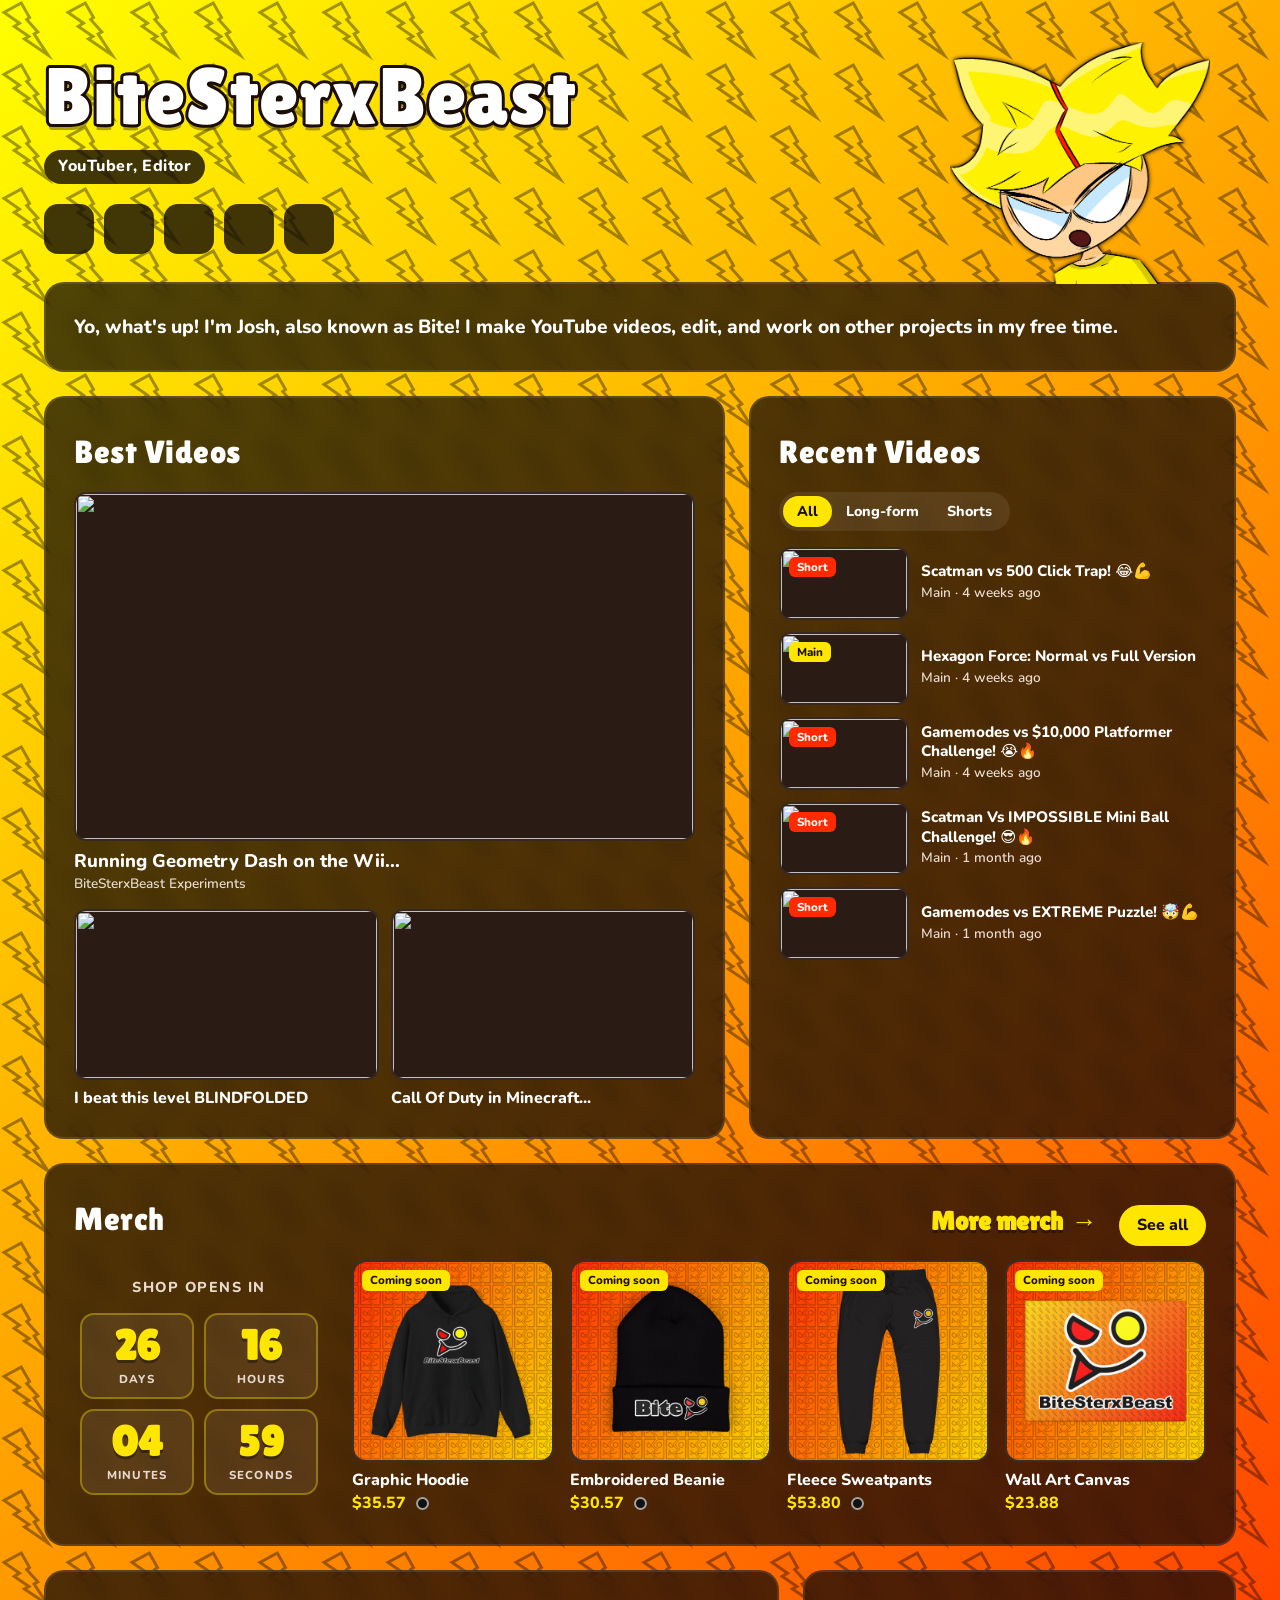
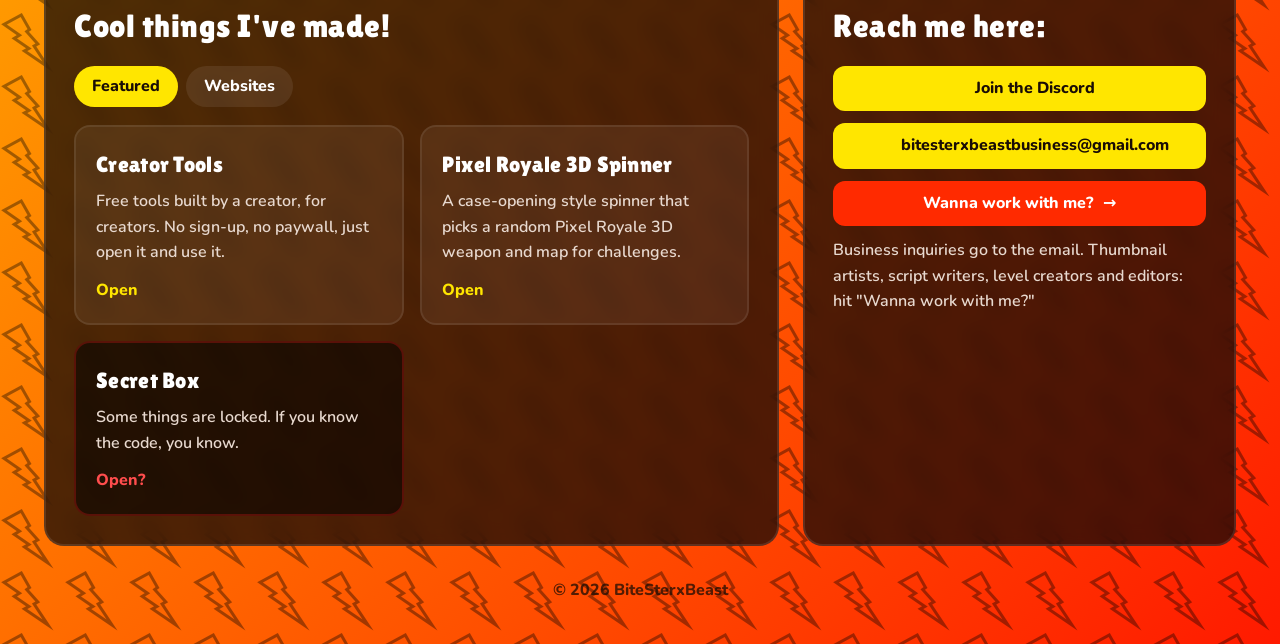
==== commit 75601da7: "Update index.html" ====
--- a/index.html
+++ b/index.html
@@ -4,195 +4,525 @@
 <meta charset="UTF-8">
 <meta name="viewport" content="width=device-width, initial-scale=1.0">
 <meta name="disabled-adaptations" content="watch">
-<title>Merch · BiteSterxBeast</title>
-<meta name="description" content="Official BiteSterxBeast merch.">
+<title>BiteSterxBeast</title>
+<meta name="description" content="YouTuber, Editor, Red, Yellow.">
 <meta name="theme-color" content="#ff8000">
-<link rel="icon" href="/favicon.png">
+<meta property="og:title" content="BiteSterxBeast">
+<meta property="og:description" content="YouTuber, Editor, Red, Yellow.">
+<meta property="og:type" content="website">
+<link rel="icon" href="favicon.png">
 <link rel="preconnect" href="https://fonts.googleapis.com">
 <link rel="preconnect" href="https://fonts.gstatic.com" crossorigin>
 <link href="https://fonts.googleapis.com/css2?family=Lilita+One&family=Nunito:wght@600;800&display=swap" rel="stylesheet">
 <style>
   :root {
-    --panel: rgba(18, 10, 8, 0.78);
+    --panel: rgba(18, 10, 8, 0.74);
     --panel-border: rgba(255, 255, 255, 0.10);
     --text: #ffffff;
     --muted: #e8d9cf;
-    --dim: #a8968a;
     --yellow: #ffe600;
     --red: #ff2a00;
-    --ink: #1a0d05;
-  }
+    --char-w: 260px;
+  }
+
   * { box-sizing: border-box; margin: 0; padding: 0; }
   * { -webkit-hyphens: manual; hyphens: manual; }
+
   html { background: #ff4a00; }
+
   body {
     min-height: 100vh;
     color: var(--text);
     font-family: 'Nunito', system-ui, sans-serif;
     font-weight: 600;
     line-height: 1.6;
-    background-image: url("/bolts.png"), linear-gradient(135deg, #ffff00 0%, #ff9a00 45%, #ff1a00 100%);
+    background-image:
+      url("bolts.png"),
+      linear-gradient(135deg, #ffff00 0%, #ff9a00 45%, #ff1a00 100%);
     background-size: 64px 62px, 100% 100%;
+    background-position: 0 0, 0 0;
     background-repeat: repeat, no-repeat;
-    background-attachment: scroll, fixed;
     animation: drift 20s linear infinite;
   }
-  @keyframes drift { to { background-position: 64px -62px, 0 0; } }
-  @media (prefers-reduced-motion: reduce) { body { animation: none; } }
+
+  /* bolts move bottom-left to top-right, gradient stays put */
+  @keyframes drift {
+    to { background-position: 64px -62px, 0 0; }
+  }
+  @media (prefers-reduced-motion: reduce) {
+    body { animation: none; }
+  }
+
   a { color: inherit; text-decoration: none; }
-  button { font: inherit; color: inherit; }
-
-  .wrap { max-width: 1120px; margin: 0 auto; padding: 28px 16px 40px; }
-
-  .top { display: flex; align-items: center; gap: 12px; flex-wrap: wrap; margin-bottom: 20px; }
-  .logo {
-    font-family: 'Lilita One', sans-serif; font-size: 2rem; line-height: 1; letter-spacing: 1px;
-    -webkit-text-stroke: 5px var(--ink); paint-order: stroke fill; text-shadow: 0 4px 0 rgba(26,13,5,.35);
-  }
-  .spacer { flex: 1; }
-  .pillbtn {
-    background: rgba(18, 10, 8, 0.8); border: 2px solid transparent; border-radius: 999px;
-    padding: 6px 16px; font-weight: 800; transition: border-color .15s, transform .15s;
-  }
-  .pillbtn:hover { border-color: var(--yellow); transform: translateY(-2px); }
-
+
+  .wrap {
+    max-width: 920px;
+    margin: 0 auto;
+    padding: 56px 16px 40px;
+  }
+
+  /* ---------- HERO ---------- */
+  .hero {
+    padding-right: calc(var(--char-w) + 24px);
+    margin-bottom: 0;
+  }
+
+  h1 {
+    font-family: 'Lilita One', sans-serif;
+    font-weight: 400;
+    font-size: clamp(2.6rem, 8vw, 5rem);
+    line-height: 1;
+    letter-spacing: 1px;
+    color: #fff;
+    -webkit-text-stroke: 6px #1a0d05;
+    paint-order: stroke fill;
+    text-shadow: 0 6px 0 rgba(26, 13, 5, 0.35);
+  }
+
+  .tagline {
+    display: inline-block;
+    margin-top: 14px;
+    padding: 4px 14px;
+    background: rgba(18, 10, 8, 0.8);
+    border-radius: 999px;
+    font-weight: 800;
+    letter-spacing: 0.5px;
+  }
+
+  /* ---------- SOCIALS ---------- */
+  .socials {
+    display: flex;
+    flex-wrap: wrap;
+    gap: 10px;
+    margin-top: 20px;
+  }
+
+  .social {
+    width: 50px;
+    height: 50px;
+    display: grid;
+    place-items: center;
+    background: rgba(18, 10, 8, 0.8);
+    border: 2px solid transparent;
+    border-radius: 14px;
+    cursor: pointer;
+    transition: transform 0.15s, border-color 0.15s, box-shadow 0.15s;
+  }
+  .social:hover,
+  .social:focus-visible {
+    transform: translateY(-3px);
+    border-color: var(--yellow);
+    box-shadow: 0 0 16px rgba(255, 230, 0, 0.55);
+    outline: none;
+  }
+
+  .ico {
+    width: 24px;
+    height: 24px;
+    background: #fff;
+    -webkit-mask: var(--icon) center / contain no-repeat;
+            mask: var(--icon) center / contain no-repeat;
+    flex-shrink: 0;
+  }
+
+  .yt { position: relative; }
+  .yt > button { font: inherit; color: inherit; }
+
+  .menu {
+    position: absolute;
+    top: calc(100% + 8px);
+    left: 0;
+    z-index: 20;
+    min-width: min(250px, calc(100vw - 24px));
+    padding: 6px;
+    background: rgba(18, 10, 8, 0.95);
+    backdrop-filter: blur(10px);
+    border: 2px solid var(--yellow);
+    border-radius: 14px;
+    box-shadow: 0 10px 30px rgba(0, 0, 0, 0.4);
+    opacity: 0;
+    transform: translateY(-6px);
+    pointer-events: none;
+    transition: opacity 0.15s, transform 0.15s;
+  }
+  .yt.open .menu {
+    opacity: 1;
+    transform: translateY(0);
+    pointer-events: auto;
+  }
+  .menu a {
+    display: block;
+    padding: 8px 12px;
+    border-radius: 9px;
+    line-height: 1.3;
+  }
+  .menu a:hover { background: rgba(255, 230, 0, 0.15); }
+  .menu b { display: block; font-weight: 800; }
+  .menu small { color: var(--muted); font-size: 0.82rem; }
+
+  /* ---------- PANELS ---------- */
   .panel {
+    position: relative;
     background: var(--panel);
-    backdrop-filter: blur(10px); -webkit-backdrop-filter: blur(10px);
-    border: 2px solid var(--panel-border); border-radius: 20px; padding: 28px;
-  }
-  h1, h2 { font-family: 'Lilita One', sans-serif; font-weight: 400; letter-spacing: .5px; }
-  h2 { font-size: 2rem; margin-bottom: 14px; }
-
-  /* ---------- shop grid ---------- */
-  .mgrid { display: grid; grid-template-columns: repeat(auto-fill, minmax(min(220px, 100%), 1fr)); gap: 18px; }
-  .mcard { display: block; transition: transform .15s; }
+    backdrop-filter: blur(10px);
+    -webkit-backdrop-filter: blur(10px);
+    border: 2px solid var(--panel-border);
+    border-radius: 20px;
+    padding: 28px;
+    margin-top: 24px;
+    transition: border-color 0.2s, box-shadow 0.2s;
+  }
+  .panel:hover {
+    border-color: rgba(255, 230, 0, 0.55);
+    box-shadow: 0 0 24px rgba(255, 230, 0, 0.18);
+  }
+
+  h2 {
+    font-family: 'Lilita One', sans-serif;
+    font-weight: 400;
+    font-size: 2rem;
+    letter-spacing: 0.5px;
+    margin-bottom: 14px;
+  }
+
+  /* ---------- INTRO + CHARACTER ---------- */
+  .intro { margin-top: 28px; z-index: 2; }
+  .intro p { font-size: 1.2rem; font-weight: 800; }
+
+  /* clips the art at the panel's top edge so he leans over it */
+  .character {
+    position: absolute;
+    right: 24px;
+    bottom: 100%;
+    width: var(--char-w);
+    aspect-ratio: 1 / 0.93;
+    overflow: hidden;
+    pointer-events: none;
+  }
+  .character img {
+    display: block;
+    width: 100%;
+    filter: drop-shadow(0 0 2px #1a0d05);
+  }
+
+  /* ---------- VIDEOS ---------- */
+  .videos { display: grid; grid-template-columns: 1.4fr 1fr; gap: 24px; margin-top: 24px; }
+  .videos .panel { margin-top: 0; }
+
+  .thumb {
+    position: relative;
+    aspect-ratio: 16 / 9;
+    border-radius: 12px;
+    background: #2a1c14;
+    border: 2px solid rgba(255, 255, 255, 0.06);
+    overflow: hidden;
+    transition: border-color 0.15s;
+  }
+  .thumb img { width: 100%; height: 100%; object-fit: cover; display: block; }
+  .badge {
+    position: absolute;
+    top: 8px; left: 8px;
+    padding: 1px 8px;
+    border-radius: 6px;
+    font-size: 0.72rem;
+    font-weight: 800;
+    background: var(--yellow);
+    color: #1a0d05;
+  }
+  .badge.short { background: var(--red); color: #fff; }
+
+  .vcard { display: block; transition: transform 0.15s; }
+  .vcard:hover { transform: translateY(-3px); }
+  .vcard:hover .thumb { border-color: var(--yellow); }
+  .vtitle {
+    font-weight: 800;
+    margin-top: 8px;
+    line-height: 1.3;
+    display: -webkit-box;
+    -webkit-line-clamp: 2;
+    -webkit-box-orient: vertical;
+    overflow: hidden;
+  }
+  .vmeta { color: var(--muted); font-size: 0.85rem; }
+
+  .best-small { display: grid; grid-template-columns: 1fr 1fr; gap: 12px; margin-top: 14px; }
+  .best-main .vtitle { font-size: 1.15rem; }
+
+  .type-toggle {
+    display: inline-flex;
+    background: rgba(255, 255, 255, 0.08);
+    border-radius: 999px;
+    padding: 4px;
+    margin-bottom: 16px;
+  }
+  .type-toggle button {
+    font: inherit;
+    font-weight: 800;
+    font-size: 0.9rem;
+    color: var(--text);
+    background: none;
+    border: 0;
+    border-radius: 999px;
+    padding: 4px 14px;
+    cursor: pointer;
+  }
+  .type-toggle button.active { background: var(--yellow); color: #1a0d05; }
+
+  .recent-list { display: flex; flex-direction: column; gap: 12px; }
+  .recent-row { display: grid; grid-template-columns: 130px 1fr; gap: 12px; align-items: center; }
+  .recent-row .vtitle { margin-top: 0; font-size: 0.95rem; }
+  .empty { color: var(--muted); padding: 20px 0; text-align: center; }
+
+  /* ---------- MERCH ---------- */
+  .countdown { position: relative; text-align: center; margin-bottom: 22px; }
+  .countdown[hidden] { display: none; }
+  .cd-title { font-weight: 800; color: var(--muted); letter-spacing: 1.5px; text-transform: uppercase; font-size: 0.9rem; margin-bottom: 8px; }
+  .cd-boxes {
+    display: inline-flex; gap: 10px; padding: 6px; border-radius: 18px; cursor: help; outline: none;
+  }
+  .cd-box {
+    min-width: 84px; padding: 10px 8px 8px;
+    background: rgba(255, 255, 255, 0.07); border: 2px solid rgba(255, 230, 0, 0.35); border-radius: 14px;
+    transition: border-color 0.15s, transform 0.15s;
+  }
+  .cd-boxes:hover .cd-box, .cd-boxes:focus-visible .cd-box { border-color: var(--yellow); }
+  .cd-num {
+    display: block; font-family: 'Lilita One', sans-serif; font-size: 2.6rem; line-height: 1;
+    color: var(--yellow); font-variant-numeric: tabular-nums; text-shadow: 0 3px 0 rgba(0, 0, 0, 0.35);
+  }
+  .cd-lbl { display: block; margin-top: 4px; font-size: 0.72rem; font-weight: 800; letter-spacing: 1.2px; color: var(--muted); text-transform: uppercase; }
+  .cd-tip {
+    position: absolute; left: 50%; top: calc(100% + 6px); z-index: 15; width: max-content; max-width: min(92vw, 360px);
+    padding: 10px 14px; border-radius: 12px; background: rgba(18, 10, 8, 0.96); border: 2px solid var(--yellow);
+    box-shadow: 0 10px 30px rgba(0, 0, 0, 0.45); line-height: 1.35;
+    opacity: 0; transform: translate(-50%, -6px); pointer-events: none; transition: opacity 0.15s, transform 0.15s;
+  }
+  .cd-tip b { display: block; color: var(--yellow); font-weight: 800; }
+  .cd-tip small { color: var(--muted); }
+  .cd-boxes:hover + .cd-tip, .cd-boxes:focus + .cd-tip { opacity: 1; transform: translate(-50%, 0); }
+  .cd-open { font-family: 'Lilita One', sans-serif; font-size: 2rem; color: var(--yellow); }
+  .merch-head { display: flex; align-items: baseline; gap: 12px; flex-wrap: wrap; margin-bottom: 14px; }
+  .merch-head h2 { margin-bottom: 0; }
+  .more-merch {
+    margin-left: auto;
+    display: inline-flex;
+    align-items: center;
+    gap: 8px;
+    font-family: 'Lilita One', sans-serif;
+    font-size: 1.6rem;
+    line-height: 1;
+    color: var(--yellow);
+    text-shadow: 0 3px 0 rgba(0, 0, 0, 0.35);
+    animation: nudge 0.9s ease-in-out infinite alternate;
+  }
+  .more-merch[hidden] { display: none; }
+  /* when it hides, "See all" keeps its spot on the right */
+  .more-merch[hidden] + .see-all { margin-left: auto; }
+  /* pops in, then bounces */
+  .more-merch.pop { animation: popin 0.45s cubic-bezier(.3, 1.6, .5, 1) both, nudge 0.9s ease-in-out 0.45s infinite alternate; }
+  @keyframes popin {
+    from { opacity: 0; transform: scale(0.4) translateX(-10px); }
+    to { opacity: 1; transform: scale(1) translateX(-10px); }
+  }
+  @keyframes nudge {
+    from { transform: translateX(-10px); }
+    to { transform: translateX(6px); }
+  }
+  @media (prefers-reduced-motion: reduce) {
+    .more-merch, .more-merch.pop { animation: none; }
+  }
+  .see-all {
+    display: inline-flex;
+    align-items: center;
+    padding: 8px 18px;
+    background: var(--yellow);
+    color: #1a0d05;
+    font-weight: 800;
+    border-radius: 999px;
+    transition: transform 0.15s, box-shadow 0.15s;
+  }
+  .see-all:hover { transform: translateY(-2px); box-shadow: 0 0 18px rgba(255, 230, 0, 0.6); }
+  .mgrid { display: grid; grid-template-columns: repeat(auto-fill, minmax(min(180px, 100%), 1fr)); gap: 16px; }
+  .mcard { display: block; transition: transform 0.15s; }
   .mcard:hover { transform: translateY(-4px); }
   .mimg {
-    position: relative; aspect-ratio: 1; border-radius: 14px; overflow: hidden;
-    border: 2px solid rgba(255,255,255,.08); background: #2a1c14; transition: border-color .15s;
+    position: relative;
+    aspect-ratio: 1;
+    border-radius: 14px;
+    overflow: hidden;
+    border: 2px solid rgba(255, 255, 255, 0.08);
+    background: #2a1c14;
+    transition: border-color 0.15s;
   }
   .mcard:hover .mimg { border-color: var(--yellow); }
   .mimg img { width: 100%; height: 100%; object-fit: cover; display: block; }
+  .mimg .ph {
+    width: 100%; height: 100%; display: grid; place-items: center; text-align: center; padding: 12px;
+    background: linear-gradient(135deg, #ffcf00, #ff7a00 50%, #ff2a00); color: #1a0d05;
+    font-family: 'Lilita One', sans-serif; font-size: 1.15rem; line-height: 1.15;
+  }
   .soon {
-    position: absolute; top: 10px; left: 10px; background: var(--yellow); color: var(--ink);
-    font-size: .75rem; font-weight: 800; padding: 2px 9px; border-radius: 6px;
-  }
-  .mname { font-weight: 800; margin-top: 10px; line-height: 1.3; }
-  .mrow { display: flex; align-items: center; gap: 10px; margin-top: 4px; }
+    position: absolute; top: 8px; left: 8px;
+    padding: 1px 8px; border-radius: 6px;
+    font-size: 0.72rem; font-weight: 800;
+    background: var(--yellow); color: #1a0d05;
+  }
+  .mname { font-weight: 800; margin-top: 8px; line-height: 1.3; }
+  .mrow { display: flex; align-items: center; gap: 10px; }
   .mprice { font-weight: 800; color: var(--yellow); }
   .dots { display: flex; gap: 5px; }
-  .dot { width: 14px; height: 14px; border-radius: 50%; border: 2px solid rgba(255,255,255,.6); }
-
-  /* image placeholder until photos are uploaded */
-  .ph {
-    width: 100%; height: 100%; display: grid; place-items: center; text-align: center; padding: 12px;
-    background: linear-gradient(135deg, #ffcf00, #ff7a00 50%, #ff2a00); color: var(--ink);
-    font-family: 'Lilita One', sans-serif; font-size: 1.2rem; line-height: 1.15;
-  }
-
-  /* ---------- product page ---------- */
-  .product { display: grid; grid-template-columns: minmax(0, 1.05fr) minmax(0, 1fr); gap: 40px; align-items: start; }
-  .gallery { position: relative; }
-  .main {
-    position: relative; aspect-ratio: 1; border-radius: 14px; overflow: hidden;
-    border: 2px solid rgba(255,255,255,.12); background: #2a1c14; cursor: crosshair;
-  }
-  .main img { width: 100%; height: 100%; object-fit: cover; display: block; user-select: none; -webkit-user-drag: none; }
-  .lens {
-    position: absolute; pointer-events: none; display: none;
-    border: 2px solid var(--yellow); background: rgba(255, 230, 0, .15);
-    box-shadow: 0 0 0 9999px rgba(0,0,0,.18);
-  }
-  .zoom {
-    position: absolute; top: 0; left: calc(100% + 24px); width: 100%; aspect-ratio: 1; z-index: 10;
-    display: none; border-radius: 14px; border: 2px solid var(--yellow); background-color: #2a1c14;
-    background-repeat: no-repeat; box-shadow: 0 16px 40px rgba(0,0,0,.5);
-  }
-  .main.zooming .lens, .gallery.zooming .zoom { display: block; }
-  /* touch: zoom inside the photo */
-  .main.tapzoom img { visibility: hidden; }
-  .main.tapzoom { background-repeat: no-repeat; }
-  .hint { color: var(--dim); font-size: .82rem; margin-top: 8px; }
-
-  .thumbs { display: flex; gap: 12px; margin-top: 14px; flex-wrap: wrap; }
-  .thumb {
-    width: calc(20% - 10px); max-width: 92px; aspect-ratio: 1; padding: 0; border-radius: 10px; overflow: hidden; cursor: pointer;
-    border: 2px solid rgba(255,255,255,.15); background: #2a1c14; transition: border-color .15s, transform .15s;
-  }
-  .thumb:hover { transform: translateY(-2px); }
-  .thumb.on { border-color: var(--yellow); box-shadow: 0 0 12px rgba(255,230,0,.45); }
-  .thumb img { width: 100%; height: 100%; object-fit: cover; display: block; }
-  .thumb .ph { font-size: .7rem; }
-
-  .info h1 { font-size: clamp(1.5rem, 2.6vw, 2.1rem); line-height: 1.2; }
-  .price { font-family: 'Lilita One', sans-serif; font-size: 2.1rem; color: var(--yellow); margin-top: 10px; }
-  .opt { margin-top: 20px; }
-  .lbl { color: var(--dim); font-weight: 800; font-size: .95rem; margin-bottom: 8px; display: flex; align-items: center; gap: 6px; }
-  .lbl b { color: var(--muted); }
-  .lock { width: 13px; height: 13px; opacity: .8; }
-  .chips { display: flex; flex-wrap: wrap; gap: 10px; }
-  .chip {
-    min-width: 56px; padding: 10px 14px; border-radius: 10px; text-align: center;
-    border: 2px solid rgba(255,255,255,.14); background: rgba(255,255,255,.04);
-    color: var(--dim); font-weight: 800; text-decoration: line-through; cursor: not-allowed;
-  }
-  .chip.sel { border-color: rgba(255,255,255,.4); }
-  .swatch {
-    position: relative; width: 42px; height: 42px; border-radius: 50%; padding: 0; cursor: not-allowed;
-    border: 2px solid rgba(255,255,255,.35); opacity: .75;
-  }
-  .swatch.sel { box-shadow: 0 0 0 3px rgba(18,10,8,.9), 0 0 0 5px rgba(255,255,255,.4); }
-  .swatch::after {
-    content: ""; position: absolute; left: 50%; top: 50%; width: 120%; height: 2px;
-    background: rgba(255,255,255,.75); transform: translate(-50%, -50%) rotate(-45deg);
-  }
-  .qty { display: inline-flex; border: 2px solid rgba(255,255,255,.14); border-radius: 10px; overflow: hidden; opacity: .55; }
-  .qty button, .qty span { width: 50px; height: 46px; display: grid; place-items: center; background: rgba(255,255,255,.04); border: 0; font-size: 1.2rem; }
-  .qty button { cursor: not-allowed; }
-  .qty span { border-left: 2px solid rgba(255,255,255,.14); border-right: 2px solid rgba(255,255,255,.14); font-weight: 800; }
-
-  /* options that swap the photos (like sticker sizes) stay clickable even while locked */
-  .chip.view { text-decoration: none; color: var(--text); cursor: pointer; }
-  .chip.view:hover { border-color: rgba(255,230,0,.5); }
-  .chip.view.sel { border-color: var(--yellow); background: rgba(255,230,0,.12); }
-
-  /* unlocked (launched) state */
-  .live .chip { text-decoration: none; color: var(--text); cursor: pointer; }
-  .live .chip.sel { border-color: var(--yellow); background: rgba(255,230,0,.12); }
-  .live .swatch { cursor: pointer; opacity: 1; }
-  .live .swatch::after { display: none; }
-  .live .qty { opacity: 1; }
-  .live .qty button { cursor: pointer; }
-
-  .notice {
-    margin-top: 26px; padding: 16px 18px; border-radius: 14px;
-    background: rgba(255, 230, 0, .1); border: 2px solid rgba(255, 230, 0, .45);
-  }
-  .notice h3 { font-family: 'Lilita One', sans-serif; font-weight: 400; font-size: 1.35rem; color: var(--yellow); }
-  .notice p { color: var(--muted); margin-top: 2px; }
+  .dot { width: 13px; height: 13px; border-radius: 50%; border: 2px solid rgba(255, 255, 255, 0.6); }
+
+  /* ---------- PROJECTS ---------- */
+  .tabs {
+    display: flex;
+    flex-wrap: wrap;
+    gap: 8px;
+    margin-bottom: 18px;
+  }
+  .tab {
+    font: inherit;
+    font-weight: 800;
+    color: var(--text);
+    background: rgba(255, 255, 255, 0.08);
+    border: 2px solid transparent;
+    border-radius: 999px;
+    padding: 6px 16px;
+    cursor: pointer;
+    transition: background 0.15s, border-color 0.15s;
+  }
+  .tab:hover { border-color: rgba(255, 230, 0, 0.5); }
+  .tab.active {
+    background: var(--yellow);
+    color: #1a0d05;
+  }
+
+  .grid {
+    display: grid;
+    grid-template-columns: repeat(auto-fill, minmax(min(240px, 100%), 1fr));
+    gap: 16px;
+  }
+  .card {
+    display: block;
+    background: rgba(255, 255, 255, 0.06);
+    border: 2px solid rgba(255, 255, 255, 0.08);
+    border-radius: 16px;
+    padding: 20px;
+    transition: transform 0.15s, border-color 0.15s;
+  }
+  .card:hover {
+    transform: translateY(-4px);
+    border-color: var(--yellow);
+  }
+  .card h3 {
+    font-family: 'Lilita One', sans-serif;
+    font-weight: 400;
+    font-size: 1.4rem;
+    letter-spacing: 0.3px;
+  }
+  .card p { color: var(--muted); margin-top: 6px; }
+  .card .go { display: inline-block; margin-top: 12px; color: var(--yellow); font-weight: 800; }
+  .card[hidden] { display: none; }
+  .secret-card { background: rgba(0, 0, 0, 0.55); border-color: rgba(255, 31, 31, 0.25); }
+  .secret-card:hover { border-color: #ff1f1f; box-shadow: 0 0 18px rgba(255, 31, 31, 0.35); }
+  .secret-card .go { color: #ff4d4d; }
+
+  /* ---------- CONTACT ---------- */
   .btn {
-    display: inline-flex; align-items: center; justify-content: center; gap: 10px; margin-top: 12px;
-    padding: 12px 22px; background: var(--yellow); color: var(--ink); font-weight: 800; border-radius: 12px;
-    border: 0; cursor: pointer; transition: transform .15s, box-shadow .15s;
-  }
-  .btn:hover { transform: translateY(-2px); box-shadow: 0 0 18px rgba(255,230,0,.6); }
-  .btn .ico { width: 20px; height: 20px; background: var(--ink); -webkit-mask: var(--icon) center/contain no-repeat; mask: var(--icon) center/contain no-repeat; }
-  .btn.wide { width: 100%; font-size: 1.1rem; padding: 14px; }
-
-  .about { margin-top: 30px; border-top: 2px solid var(--panel-border); padding-top: 20px; }
-  .about h2 { font-size: 1.5rem; margin-bottom: 8px; }
-  .about p { color: var(--muted); margin-bottom: 10px; }
-
-  .empty { color: var(--muted); padding: 30px 0; text-align: center; }
-  footer { text-align: center; margin-top: 28px; font-weight: 800; color: var(--ink); opacity: .75; }
-
-  @media (max-width: 860px) {
-    .product { grid-template-columns: 1fr; gap: 24px; }
-    .zoom { display: none !important; }
-    .main { cursor: zoom-in; }
-    .thumb { width: calc(20% - 10px); }
-    .panel { padding: 20px; }
+    display: inline-flex;
+    align-items: center;
+    gap: 10px;
+    padding: 10px 20px;
+    background: var(--yellow);
+    color: #1a0d05;
+    font-weight: 800;
+    border-radius: 12px;
+    transition: transform 0.15s, box-shadow 0.15s;
+  }
+  .btn:hover { transform: translateY(-2px); box-shadow: 0 0 18px rgba(255, 230, 0, 0.6); }
+  .btn .ico { background: #1a0d05; width: 20px; height: 20px; }
+  .btn.work { background: var(--red); color: #fff; }
+  .btn.work:hover { box-shadow: 0 0 18px rgba(255, 42, 0, 0.7); }
+  .btn.work .arrow { transition: transform 0.15s; }
+  .btn.work:hover .arrow { transform: translateX(4px); }
+  .contact { display: flex; flex-wrap: wrap; gap: 12px; }
+  .contact .btn { overflow-wrap: anywhere; min-width: 0; }
+  .note { margin-top: 12px; color: var(--muted); }
+
+  footer {
+    text-align: center;
+    margin-top: 32px;
+    font-weight: 800;
+    color: #1a0d05;
+    opacity: 0.75;
+  }
+
+  /* ---------- MOBILE ---------- */
+  @media (max-width: 680px) {
+    :root { --char-w: 140px; }
+    .wrap { padding-top: 36px; }
+    .hero { padding-right: 0; text-align: center; }
+    .socials { justify-content: center; }
+    .menu { left: 50%; transform: translate(-50%, -6px); }
+    .yt.open .menu { transform: translate(-50%, 0); }
+    .intro { margin-top: calc(var(--char-w) * 0.93 + 12px); }
+    .character { right: 16px; }
+    .panel { padding: 22px; }
+    .mgrid { grid-template-columns: 1fr 1fr; gap: 12px; }
+    .more-merch { font-size: 1.2rem; }
+    .cd-boxes { gap: 6px; }
+    .cd-box { min-width: 0; width: 68px; }
+    .cd-num { font-size: 1.9rem; }
+    .cd-lbl { font-size: 0.62rem; letter-spacing: 0.6px; }
+  }
+  @media (max-width: 820px) {
+    .videos { grid-template-columns: 1fr; }
+  }
+
+  /* ---------- DESKTOP (wide screens): spread things out instead of one tall column ---------- */
+  @media (min-width: 1100px) {
+    .wrap { max-width: 1240px; padding-left: 24px; padding-right: 24px; }
+
+    /* merch: countdown on the left, all 4 items in one row on the right */
+    #merch { display: grid; grid-template-columns: 250px minmax(0, 1fr); column-gap: 28px; align-items: start; }
+    #merch .merch-head { grid-column: 1 / -1; }
+    #merch .countdown { margin: 0; align-self: center; }
+    #merch .countdown[hidden] + .mgrid { grid-column: 1 / -1; }
+    #merch .mgrid { grid-template-columns: repeat(4, minmax(0, 1fr)); }
+    .cd-boxes { display: grid; grid-template-columns: 1fr 1fr; gap: 10px; }
+    .cd-box { min-width: 0; }
+
+    /* projects and contact side by side */
+    .duo { display: grid; grid-template-columns: minmax(0, 1.7fr) minmax(0, 1fr); gap: 24px; margin-top: 24px; align-items: stretch; }
+    .duo .panel { margin-top: 0; }
+    .duo .contact { flex-direction: column; align-items: stretch; }
+    .duo .contact .btn { justify-content: center; }
+  }
+
+  /* ---------- ZOOMED OUT / BIG SCREENS: fill the whole width ----------
+     Header stays centered; videos + merch share one row, projects + contact the next. */
+  @media (min-width: 1700px) {
+    .wrap { max-width: 2400px; padding-left: 5vw; padding-right: 5vw; }
+    .hero, .intro { max-width: 880px; margin-left: auto; margin-right: auto; }
+
+    .row1 {
+      display: grid;
+      grid-template-columns: minmax(0, 1.45fr) minmax(0, 1fr) minmax(0, 2.05fr);
+      gap: 24px;
+      margin-top: 40px;
+      align-items: stretch;
+    }
+    .row1 .videos { display: contents; }
+    .row1 .panel { margin-top: 0; }
+
+    /* merch: countdown across the top, 4 items in a row under it */
+    #merch { display: flex; flex-direction: column; align-items: stretch; }
+    #merch .countdown { margin: auto 0 22px; }
+    .cd-boxes { display: inline-flex; gap: 10px; }
+    .cd-box { min-width: 84px; }
+    #merch .mgrid { margin-bottom: auto; }
+
+    .duo { grid-template-columns: minmax(0, 2fr) minmax(0, 1fr); margin-top: 40px; }
   }
 
   /* ---------- APPLE WATCH (and other tiny screens) ---------- */
@@ -208,197 +538,399 @@
     }
     .panel { backdrop-filter: none; -webkit-backdrop-filter: none; background: rgba(18, 10, 8, 0.86); }
 
-    .wrap { padding: 16px 8px 24px; }
-    .logo { font-size: 1.3rem; -webkit-text-stroke: 3px var(--ink); width: 100%; text-align: center; }
-    .top { justify-content: center; gap: 6px; }
-    .spacer { display: none; }
-    .pillbtn { padding: 3px 10px; font-size: 0.8rem; }
-    .panel { padding: 12px; border-radius: 14px; }
-    h2 { font-size: 1.35rem; }
+    :root { --char-w: 92px; }
+    .wrap { padding: 18px 8px 24px; }
+    h1 { font-size: 1.75rem; -webkit-text-stroke: 4px #1a0d05; text-shadow: 0 3px 0 rgba(26, 13, 5, 0.35); }
+    .tagline { font-size: 0.8rem; padding: 2px 10px; margin-top: 8px; }
+    .socials { gap: 4px; margin-top: 12px; flex-wrap: nowrap; }
+    .social { width: 32px; height: 32px; border-radius: 9px; }
+    .social .ico { width: 16px; height: 16px; }
+    .panel { padding: 12px; border-radius: 14px; margin-top: 14px; }
+    .videos { gap: 14px; margin-top: 14px; }
+    h2 { font-size: 1.35rem; margin-bottom: 8px; }
+    .intro { margin-top: calc(var(--char-w) * 0.93 + 10px); }
+    .intro p { font-size: 0.95rem; }
+
+    /* videos: thumbnail on top, title under it */
+    .best-small { grid-template-columns: 1fr; gap: 10px; }
+    .best-main .vtitle { font-size: 1rem; }
+    .type-toggle { display: flex; margin-bottom: 10px; }
+    .type-toggle button { flex: 1; padding: 3px 2px; font-size: 0.68rem; white-space: nowrap; }
+    .recent-row { grid-template-columns: 1fr; gap: 4px; }
+    .recent-row .vtitle { font-size: 0.85rem; }
+    .vmeta { font-size: 0.72rem; }
+
+    /* merch */
+    .merch-head { margin-bottom: 10px; }
+    .more-merch { display: none; }
+    .see-all { margin-left: auto; padding: 4px 12px; font-size: 0.8rem; }
+    .cd-title { font-size: 0.7rem; letter-spacing: 1px; }
+    .cd-boxes { display: grid; grid-template-columns: 1fr 1fr; gap: 6px; width: 100%; padding: 0; }
+    .cd-box { width: auto; min-width: 0; padding: 6px 4px; border-radius: 10px; }
+    .cd-num { font-size: 1.5rem; }
+    .cd-lbl { font-size: 0.58rem; letter-spacing: 0.5px; }
+    .cd-tip { display: none; }
     .mgrid { grid-template-columns: 1fr; gap: 12px; }
-    .thumbs { gap: 6px; }
-    .thumb { width: calc(25% - 5px); }
+
+    /* projects */
+    .tab { padding: 4px 12px; font-size: 0.8rem; }
+    .card { padding: 12px; }
+    .card h3 { font-size: 1.15rem; }
+    .card p { font-size: 0.85rem; }
+
+    /* contact: full-width stacked buttons, email fits on 2 clean lines */
+    .contact { flex-direction: column; gap: 8px; }
+    .btn { justify-content: center; text-align: center; padding: 10px 12px; font-size: 0.85rem; gap: 8px; }
+    .btn[href^="mailto"] { flex-direction: column; gap: 4px; font-size: 0.66rem; padding: 8px 6px; }
+    .btn[href^="mailto"] .ico { width: 16px; height: 16px; }
+    .note { font-size: 0.75rem; }
+    footer { font-size: 0.8rem; margin-top: 18px; }
   }
 </style>
 </head>
 <body>
+
 <div class="wrap">
-  <div class="top">
-    <a class="logo" href="/">BiteSterxBeast</a>
-    <div class="spacer"></div>
-    <a class="pillbtn" id="backLink" href="/merch/">All merch</a>
-    <a class="pillbtn" href="/">Home</a>
+
+  <!-- HERO -->
+  <header class="hero">
+    <h1>BiteSterx<wbr>Beast</h1>
+    <div class="tagline">YouTuber, Editor</div>
+
+    <nav class="socials" aria-label="Socials">
+      <div class="yt" id="yt">
+        <button class="social" aria-label="YouTube channels" aria-expanded="false" aria-haspopup="true" id="ytBtn">
+          <span class="ico" style="--icon:url(https://cdn.jsdelivr.net/npm/simple-icons@11.0.0/icons/youtube.svg)"></span>
+        </button>
+        <div class="menu" role="menu">
+          <a href="https://www.youtube.com/@BiteSterxBeast" target="_blank" rel="noopener" role="menuitem"><b>Main</b><small>@BiteSterxBeast</small></a>
+          <a href="https://www.youtube.com/@BiteSterxBeastExperiments" target="_blank" rel="noopener" role="menuitem"><b>Experiments</b><small>@BiteSterxBeastExperiments</small></a>
+          <a href="https://www.youtube.com/@BiteSterxBeastExtras" target="_blank" rel="noopener" role="menuitem"><b>Extras</b><small>@BiteSterxBeastExtras</small></a>
+          <a href="https://www.youtube.com/@BitePlaysMC" target="_blank" rel="noopener" role="menuitem"><b>Minecraft</b><small>@BitePlaysMC</small></a>
+        </div>
+      </div>
+
+      <a class="social" href="https://discord.gg/2dfN5brP34" target="_blank" rel="noopener" aria-label="Discord" title="Discord">
+        <span class="ico" style="--icon:url(https://cdn.jsdelivr.net/npm/simple-icons@11.0.0/icons/discord.svg)"></span>
+      </a>
+      <a class="social" href="https://www.tiktok.com/@BiteSterxBeastyt" target="_blank" rel="noopener" aria-label="TikTok" title="TikTok">
+        <span class="ico" style="--icon:url(https://cdn.jsdelivr.net/npm/simple-icons@11.0.0/icons/tiktok.svg)"></span>
+      </a>
+      <a class="social" href="https://www.instagram.com/bitesterxbeast" target="_blank" rel="noopener" aria-label="Instagram" title="Instagram">
+        <span class="ico" style="--icon:url(https://cdn.jsdelivr.net/npm/simple-icons@11.0.0/icons/instagram.svg)"></span>
+      </a>
+      <a class="social" href="https://x.com/BiteSterxBeast_" target="_blank" rel="noopener" aria-label="Twitter" title="Twitter">
+        <span class="ico" style="--icon:url(https://cdn.jsdelivr.net/npm/simple-icons@11.0.0/icons/x.svg)"></span>
+      </a>
+    </nav>
+  </header>
+
+  <!-- INTRO -->
+  <section class="panel intro">
+    <div class="character" aria-hidden="true">
+      <img src="character.png" alt="">
+    </div>
+    <p>Yo, what's up! I'm Josh, also known as Bite! I make YouTube videos, edit, and work on other projects in my free time.</p>
+  </section>
+
+  <div class="row1">
+  <!-- VIDEOS -->
+  <div class="videos">
+    <section class="panel">
+      <h2>Best Videos</h2>
+      <div id="best"><div class="empty">Loading videos...</div></div>
+    </section>
+    <section class="panel">
+      <h2>Recent Videos</h2>
+      <div class="type-toggle" id="typeToggle">
+        <button class="active" data-type="all">All</button>
+        <button data-type="long">Long-form</button>
+        <button data-type="short">Shorts</button>
+      </div>
+      <div class="recent-list" id="recent"><div class="empty">Loading videos...</div></div>
+    </section>
   </div>
-  <main class="panel" id="app"><div class="empty">Loading…</div></main>
+
+  <!-- MERCH -->
+  <section class="panel" id="merch">
+    <div class="merch-head">
+      <h2>Merch</h2>
+      <span class="more-merch" id="moreMerch" aria-hidden="true" hidden>More merch <span>→</span></span>
+      <a class="see-all" id="seeAll" href="/merch/">See all</a>
+    </div>
+    <div class="countdown" id="countdown" hidden>
+      <div class="cd-title" id="cdTitle">Shop opens in</div>
+      <div class="cd-boxes" id="cdBoxes" tabindex="0" aria-describedby="cdTip">
+        <div class="cd-box"><span class="cd-num" id="cdD">00</span><span class="cd-lbl">Days</span></div>
+        <div class="cd-box"><span class="cd-num" id="cdH">00</span><span class="cd-lbl">Hours</span></div>
+        <div class="cd-box"><span class="cd-num" id="cdM">00</span><span class="cd-lbl">Minutes</span></div>
+        <div class="cd-box"><span class="cd-num" id="cdS">00</span><span class="cd-lbl">Seconds</span></div>
+      </div>
+      <div class="cd-tip" id="cdTip" role="tooltip"></div>
+    </div>
+    <div class="mgrid" id="merchGrid"><div class="empty">Loading merch...</div></div>
+  </section>
+  </div>
+
+  <div class="duo">
+  <!-- PROJECTS (every card here opens in a new tab automatically) -->
+  <section class="panel">
+    <h2>Cool things I've made!</h2>
+    <div class="tabs" role="tablist">
+      <button class="tab active" data-tab="featured" role="tab">Featured</button>
+      <button class="tab" data-tab="websites" role="tab">Websites</button>
+    </div>
+    <div class="grid" id="projects">
+      <a class="card" data-cats="featured websites" href="https://bitesterxbeast.github.io" target="_blank" rel="noopener">
+        <h3>Creator Tools</h3>
+        <p>Free tools built by a creator, for creators. No sign-up, no paywall, just open it and use it.</p>
+        <span class="go">Open</span>
+      </a>
+      <a class="card" data-cats="featured websites" href="/pixel-royale-spinner/" target="_blank" rel="noopener">
+        <h3>Pixel Royale 3D Spinner</h3>
+        <p>A case-opening style spinner that picks a random Pixel Royale 3D weapon and map for challenges.</p>
+        <span class="go">Open</span>
+      </a>
+      <a class="card secret-card" data-cats="featured websites" href="/secret/">
+        <h3>Secret Box</h3>
+        <p>Some things are locked. If you know the code, you know.</p>
+        <span class="go">Open?</span>
+      </a>
+    </div>
+  </section>
+
+  <!-- CONTACT -->
+  <section class="panel">
+    <h2>Reach me here:</h2>
+    <div class="contact">
+      <a class="btn" href="https://discord.gg/2dfN5brP34" target="_blank" rel="noopener">
+        <span class="ico" style="--icon:url(https://cdn.jsdelivr.net/npm/simple-icons@11.0.0/icons/discord.svg)"></span>
+        Join the Discord
+      </a>
+      <a class="btn" href="mailto:bitesterxbeastbusiness@gmail.com">
+        <span class="ico" style="--icon:url(https://cdn.jsdelivr.net/npm/simple-icons@11.0.0/icons/gmail.svg)"></span>
+        <span>bitesterxbeastbusiness<wbr>@gmail.com</span>
+      </a>
+      <a class="btn work" href="/editor/">
+        Wanna work with me? <span class="arrow">→</span>
+      </a>
+    </div>
+    <p class="note">Business inquiries go to the email. Thumbnail artists, script writers, level creators and editors: hit "Wanna work with me?"</p>
+  </section>
+  </div>
+
   <footer>© 2026 BiteSterxBeast</footer>
 </div>
 
 <script>
-const DISCORD = "https://discord.gg/2dfN5brP34";
-const app = document.getElementById("app");
-const esc = t => String(t ?? "").replace(/[&<>"']/g, c => ({"&":"&amp;","<":"&lt;",">":"&gt;",'"':"&quot;","'":"&#39;"}[c]));
-const money = n => n == null || n === "" ? "Price TBA" : typeof n === "string" ? n : "$" + Number(n).toFixed(2);
-// an option with its own "images" (like sticker sizes) decides which photos show
-const photoOption = p => (p.options || []).findIndex(o => o.images);
-function photosFor(p, val) {
-  const oi = photoOption(p);
-  if (oi < 0) return p.images?.length ? p.images : [""];
-  const o = p.options[oi];
-  const list = o.images[val ?? (o.selected || o.values[0])];
-  return list?.length ? list : (p.images?.length ? p.images : [""]);
-}
-const LOCK = `<svg class="lock" viewBox="0 0 24 24" fill="none" stroke="currentColor" stroke-width="2.5" stroke-linecap="round"><rect x="5" y="11" width="14" height="10" rx="2"/><path d="M8 11V7a4 4 0 0 1 8 0v4"/></svg>`;
-
-// shows the product name on a gradient tile if a photo is missing
-function img(src, label, cls = "") {
-  return `<img src="${esc(src)}" alt="${esc(label)}" class="${cls}" loading="lazy" onerror="phFail(this)">`;
-}
-function phFail(el) {
-  const d = document.createElement("div");
-  d.className = "ph"; d.textContent = el.alt;
-  el.replaceWith(d);
-}
-
-function cardHTML(p) {
-  const colors = (p.options || []).find(o => o.type === "color");
-  return `<a class="mcard" href="/merch/?item=${encodeURIComponent(p.id)}">
-    <div class="mimg">${img(photosFor(p)[0], p.shortName || p.name)}${p.comingSoon ? `<span class="soon">Coming soon</span>` : ""}</div>
-    <div class="mname">${esc(p.shortName || p.name)}</div>
-    <div class="mrow"><span class="mprice">${money(p.price)}</span>
-      ${colors ? `<span class="dots">${colors.values.map(c => `<span class="dot" title="${esc(c.name)}" style="background:${esc(c.hex)}"></span>`).join("")}</span>` : ""}
-    </div></a>`;
-}
-
-function shopPage(products) {
-  document.getElementById("backLink").hidden = true;
-  app.innerHTML = `<h2>Merch</h2>${products.length
-    ? `<div class="mgrid">${products.map(cardHTML).join("")}</div>`
-    : `<div class="empty">Merch coming soon.</div>`}`;
-}
-
-function productPage(p) {
-  document.title = `${p.shortName || p.name} · BiteSterxBeast`;
-  const live = !p.comingSoon && p.link;
-  const vi = photoOption(p);
-  const sel = {};
-  const opts = (p.options || []).map((o, oi) => {
-    const first = o.type === "color" ? o.values[0].name : o.values[0];
-    sel[oi] = o.selected || first;
-    const items = o.type === "color"
-      ? o.values.map(c => `<button class="swatch" data-o="${oi}" data-v="${esc(c.name)}" title="${esc(c.name)}" style="background:${esc(c.hex)}" ${live ? "" : "disabled"}></button>`).join("")
-      : o.values.map(v => `<button class="chip ${oi === vi ? "view" : ""}" data-o="${oi}" data-v="${esc(v)}" ${live || oi === vi ? "" : "disabled"}>${esc(v)}</button>`).join("");
-    return `<div class="opt"><div class="lbl">${esc(o.name)}: <b data-cur="${oi}"></b>${live || oi === vi ? "" : LOCK}</div><div class="chips">${items}</div></div>`;
-  }).join("");
-  let imgs = photosFor(p, vi >= 0 ? sel[vi] : undefined);
-
-  app.innerHTML = `<div class="product ${live ? "live" : ""}">
-    <div class="gallery" id="gallery">
-      <div class="main" id="main">${img(imgs[0], p.shortName || p.name, "mainimg")}<div class="lens" id="lens"></div></div>
-      <div class="zoom" id="zoom"></div>
-      <div class="thumbs" id="thumbs"></div>
-      <div class="hint" id="hint">Hover the photo to zoom in.</div>
-    </div>
-    <div class="info">
-      <h1>${esc(p.name)}</h1>
-      <div class="price">${money(p.price)}</div>
-      ${opts}
-      <div class="opt"><div class="lbl">Quantity${live ? "" : LOCK}</div>
-        <div class="qty"><button id="qm" ${live ? "" : "disabled"} aria-label="Less">−</button><span id="qv">1</span><button id="qp" ${live ? "" : "disabled"} aria-label="More">+</button></div></div>
-      ${live
-        ? `<a class="btn wide" href="${esc(p.link)}" target="_blank" rel="noopener">Buy now</a><p class="hint">Checkout happens on Printify.</p>`
-        : `<div class="notice"><h3>This product is coming soon!</h3><p>Nothing is released yet. Join the Discord to hear the second it drops.</p>
-            <a class="btn" href="${DISCORD}" target="_blank" rel="noopener"><span class="ico" style="--icon:url(https://cdn.jsdelivr.net/npm/simple-icons@11.0.0/icons/discord.svg)"></span>Get notified on Discord</a></div>`}
-      ${p.description?.length ? `<div class="about"><h2>About the product</h2>${p.description.map(t => `<p>${esc(t)}</p>`).join("")}</div>` : ""}
-    </div></div>`;
-
-  // option labels + (when live) selection
-  const paint = () => {
-    app.querySelectorAll("[data-cur]").forEach(b => b.textContent = sel[b.dataset.cur]);
-    app.querySelectorAll("[data-o]").forEach(b => b.classList.toggle("sel", sel[b.dataset.o] === b.dataset.v));
+  // YouTube channel dropdown
+  const yt = document.getElementById('yt');
+  const ytBtn = document.getElementById('ytBtn');
+  ytBtn.addEventListener('click', (e) => {
+    e.stopPropagation();
+    const open = yt.classList.toggle('open');
+    ytBtn.setAttribute('aria-expanded', open);
+  });
+  document.addEventListener('click', (e) => {
+    if (!yt.contains(e.target)) {
+      yt.classList.remove('open');
+      ytBtn.setAttribute('aria-expanded', 'false');
+    }
+  });
+  document.addEventListener('keydown', (e) => {
+    if (e.key === 'Escape') {
+      yt.classList.remove('open');
+      ytBtn.setAttribute('aria-expanded', 'false');
+    }
+  });
+
+  // Every project card opens in a new tab (so new cards you add do too)
+  document.querySelectorAll('#projects .card').forEach(card => {
+    card.target = '_blank';
+    card.rel = 'noopener';
+  });
+
+  // Project tabs
+  const tabs = document.querySelectorAll('.tab');
+  const cards = document.querySelectorAll('.card');
+  tabs.forEach(tab => {
+    tab.addEventListener('click', () => {
+      tabs.forEach(t => t.classList.remove('active'));
+      tab.classList.add('active');
+      const cat = tab.dataset.tab;
+      cards.forEach(card => {
+        card.hidden = !card.dataset.cats.split(' ').includes(cat);
+      });
+    });
+  });
+
+  // ---------- Videos (filled from videos.json, updated by GitHub every 30 min) ----------
+  const RECENT_SHOWN = 5;
+  let allRecent = [];
+  let videoType = 'all';
+
+  const esc = (t) => String(t || '').replace(/[&<>"']/g, c =>
+    ({ '&': '&amp;', '<': '&lt;', '>': '&gt;', '"': '&quot;', "'": '&#39;' }[c]));
+
+  const timeAgo = (iso) => {
+    const s = Math.max(0, (Date.now() - new Date(iso)) / 1000);
+    const units = [['year', 31536000], ['month', 2592000], ['week', 604800],
+                   ['day', 86400], ['hour', 3600], ['minute', 60]];
+    for (const [name, secs] of units) {
+      const n = Math.floor(s / secs);
+      if (n >= 1) return `${n} ${name}${n > 1 ? 's' : ''} ago`;
+    }
+    return 'just now';
   };
-  paint();
-  app.querySelectorAll("[data-o]").forEach(b => b.onclick = () => {
-    if (!live && +b.dataset.o !== vi) return;
-    sel[b.dataset.o] = b.dataset.v; paint();
-    if (+b.dataset.o === vi) { imgs = photosFor(p, sel[vi]); showPhoto(0); drawThumbs(); }
-  });
-  if (live) {
-    let q = 1; const qv = document.getElementById("qv");
-    document.getElementById("qm").onclick = () => { q = Math.max(1, q - 1); qv.textContent = q; };
-    document.getElementById("qp").onclick = () => { q = Math.min(20, q + 1); qv.textContent = q; };
-  }
-
-  // thumbnails
-  let cur = imgs[0];
-  const main = document.getElementById("main"), thumbs = document.getElementById("thumbs");
-  function showPhoto(i) {
-    cur = imgs[i];
-    main.classList.remove("tapzoom"); main.style.backgroundImage = "";
-    main.querySelector(".mainimg, .ph")?.remove();
-    main.insertAdjacentHTML("afterbegin", img(cur, p.shortName || p.name, "mainimg"));
-  }
-  function drawThumbs() {
-    thumbs.hidden = imgs.length < 2;
-    thumbs.innerHTML = imgs.map((s, i) => `<button class="thumb ${i ? "" : "on"}" data-i="${i}" aria-label="Photo ${i + 1}">${img(s, String(i + 1))}</button>`).join("");
-    thumbs.querySelectorAll(".thumb").forEach(t => t.onclick = () => {
-      thumbs.querySelectorAll(".thumb").forEach(x => x.classList.remove("on"));
-      t.classList.add("on");
-      showPhoto(+t.dataset.i);
+
+  const thumbImg = (id, hiRes) => {
+    const first = hiRes ? 'maxresdefault' : 'hqdefault';
+    return `<img src="https://i.ytimg.com/vi/${id}/${first}.jpg" alt="" loading="lazy"
+      onerror="if(!this.dataset.f){this.dataset.f=1;this.src='https://i.ytimg.com/vi/${id}/hqdefault.jpg'}">`;
+  };
+
+  const link = (v) => v.type === 'short'
+    ? `https://www.youtube.com/shorts/${v.id}`
+    : `https://www.youtube.com/watch?v=${v.id}`;
+
+  function renderBest(best) {
+    const el = document.getElementById('best');
+    if (!best.length) { el.innerHTML = '<div class="empty">Coming soon.</div>'; return; }
+    const card = (v, big) => `
+      <a class="vcard ${big ? 'best-main' : ''}" href="${link(v)}" target="_blank" rel="noopener">
+        <div class="thumb">${thumbImg(v.id, big)}</div>
+        <div class="vtitle">${esc(v.title)}</div>
+        ${big && v.channel ? `<div class="vmeta">${esc(v.channel)}</div>` : ''}
+      </a>`;
+    el.innerHTML = card(best[0], true) +
+      (best.length > 1 ? `<div class="best-small">${best.slice(1, 3).map(v => card(v, false)).join('')}</div>` : '');
+  }
+
+  function renderRecent() {
+    const el = document.getElementById('recent');
+    const list = allRecent
+      .filter(v => videoType === 'all' || v.type === videoType)
+      .slice(0, RECENT_SHOWN);
+    if (!list.length) { el.innerHTML = '<div class="empty">Nothing here yet.</div>'; return; }
+    el.innerHTML = list.map(v => `
+      <a class="vcard recent-row" href="${link(v)}" target="_blank" rel="noopener">
+        <div class="thumb">${thumbImg(v.id, false)}
+          <span class="badge${v.type === 'short' ? ' short' : ''}">${v.type === 'short' ? 'Short' : esc(v.channel)}</span>
+        </div>
+        <div>
+          <div class="vtitle">${esc(v.title)}</div>
+          <div class="vmeta">${esc(v.channel)} · ${timeAgo(v.published)}</div>
+        </div>
+      </a>`).join('');
+  }
+
+  document.querySelectorAll('#typeToggle button').forEach(btn => btn.addEventListener('click', () => {
+    document.querySelectorAll('#typeToggle button').forEach(b => b.classList.remove('active'));
+    btn.classList.add('active');
+    videoType = btn.dataset.type;
+    renderRecent();
+  }));
+
+  fetch('videos.json?t=' + Date.now())
+    .then(r => r.json())
+    .then(data => {
+      renderBest(data.best || []);
+      allRecent = data.recent || [];
+      renderRecent();
+    })
+    .catch(() => {
+      document.getElementById('best').innerHTML = '<div class="empty">Videos coming soon.</div>';
+      document.getElementById('recent').innerHTML = '<div class="empty">Videos coming soon.</div>';
     });
-  }
-  drawThumbs();
-
-  // hover zoom (desktop): square lens + zoomed box beside the photo
-  const gallery = document.getElementById("gallery"), lens = document.getElementById("lens"), zoom = document.getElementById("zoom");
-  const ZOOM = 2.6;
-  const hasPhoto = () => !!main.querySelector("img.mainimg");
-  const touch = matchMedia("(hover: none), (max-width: 860px)");
-  if (touch.matches) document.getElementById("hint").textContent = "Tap the photo to zoom in.";
-
-  main.addEventListener("mousemove", e => {
-    if (touch.matches || !hasPhoto()) return;
-    const r = main.getBoundingClientRect(), size = r.width / ZOOM;
-    const x = Math.max(0, Math.min(r.width - size, e.clientX - r.left - size / 2));
-    const y = Math.max(0, Math.min(r.height - size, e.clientY - r.top - size / 2));
-    Object.assign(lens.style, { width: size + "px", height: size + "px", left: x + "px", top: y + "px" });
-    zoom.style.backgroundImage = `url("${cur}")`;
-    zoom.style.backgroundSize = `${ZOOM * 100}%`;
-    zoom.style.backgroundPosition = `${x / (r.width - size) * 100}% ${y / (r.height - size) * 100}%`;
-    main.classList.add("zooming"); gallery.classList.add("zooming");
-  });
-  main.addEventListener("mouseleave", () => { main.classList.remove("zooming"); gallery.classList.remove("zooming"); });
-
-  // tap zoom (phones): tap to zoom in place, drag to look around, tap again to exit
-  const panTo = (cx, cy) => {
-    const r = main.getBoundingClientRect();
-    const px = Math.max(0, Math.min(100, (cx - r.left) / r.width * 100));
-    const py = Math.max(0, Math.min(100, (cy - r.top) / r.height * 100));
-    main.style.backgroundPosition = `${px}% ${py}%`;
-  };
-  main.addEventListener("click", e => {
-    if (!touch.matches || !hasPhoto()) return;
-    if (main.classList.toggle("tapzoom")) {
-      main.style.backgroundImage = `url("${cur}")`; main.style.backgroundSize = `${ZOOM * 100}%`;
-      panTo(e.clientX, e.clientY);
-    } else main.style.backgroundImage = "";
-  });
-  main.addEventListener("touchmove", e => {
-    if (!main.classList.contains("tapzoom")) return;
-    e.preventDefault(); panTo(e.touches[0].clientX, e.touches[0].clientY);
-  }, { passive: false });
-}
-
-fetch("/merch.json?t=" + Date.now())
-  .then(r => r.json())
-  .then(data => {
-    const products = data.products || [];
-    const id = new URLSearchParams(location.search).get("item");
-    const p = id && products.find(x => x.id === id);
-    if (id && !p) app.innerHTML = `<div class="empty">That item doesn't exist. <a href="/merch/" style="color:var(--yellow)">See all merch</a></div>`;
-    else if (p) productPage(p);
-    else shopPage(products);
-  })
-  .catch(() => app.innerHTML = `<div class="empty">Merch coming soon.</div>`);
+
+  // ---------- "More merch" hint: hides after "See all" is clicked, comes back 12 hours later ----------
+  (function () {
+    const KEY = 'moreMerchSeenAt';
+    const WAIT = 12 * 60 * 60 * 1000; // 12 hours
+    const hint = document.getElementById('moreMerch');
+    let seenAt = 0;
+    try { seenAt = Number(localStorage.getItem(KEY)) || 0; } catch (e) {}
+    if (Date.now() - seenAt >= WAIT) {
+      hint.hidden = false;
+      hint.classList.add('pop');
+    }
+    document.getElementById('seeAll').addEventListener('click', () => {
+      hint.hidden = true;
+      try { localStorage.setItem(KEY, String(Date.now())); } catch (e) {}
+    });
+  })();
+
+  // ---------- Shop countdown (date comes from "shopOpens" in merch.json) ----------
+  function startCountdown(when) {
+    const box = document.getElementById('countdown');
+    const target = when ? new Date(when) : null;
+    if (!target || isNaN(target)) return;
+    box.hidden = false;
+
+    const fmt = (opts) => target.toLocaleString('en-US', opts);
+    const when12 = { weekday: 'long', month: 'long', day: 'numeric', year: 'numeric', hour: 'numeric', minute: '2-digit' };
+    const eastern = fmt({ ...when12, timeZone: 'America/New_York' }) + ' ET';
+    const local = fmt({ ...when12, timeZoneName: 'short' });
+    const sameZone = Intl.DateTimeFormat().resolvedOptions().timeZone === 'America/New_York';
+    document.getElementById('cdTip').innerHTML =
+      `<b>${esc(eastern.replace(/, (\d{4}),/, ', $1 at'))}</b>` +
+      (sameZone ? '' : `<small>That's ${esc(local.replace(/, (\d{4}),/, ', $1 at'))} for you</small>`);
+
+    const pad = (n) => String(n).padStart(2, '0');
+    const els = ['cdD', 'cdH', 'cdM', 'cdS'].map(id => document.getElementById(id));
+    const tick = () => {
+      const left = target - Date.now();
+      if (left <= 0) {
+        box.innerHTML = '<div class="cd-open">The shop is open! 🔥</div>';
+        clearInterval(timer);
+        return;
+      }
+      const s = Math.floor(left / 1000);
+      [Math.floor(s / 86400), Math.floor(s / 3600) % 24, Math.floor(s / 60) % 60, s % 60]
+        .forEach((v, i) => { els[i].textContent = pad(v); });
+    };
+    const timer = setInterval(tick, 1000);
+    tick();
+  }
+
+  // ---------- Merch (filled from merch.json) ----------
+  function merchPh(el) {
+    const d = document.createElement('div');
+    d.className = 'ph'; d.textContent = el.alt;
+    el.replaceWith(d);
+  }
+
+  fetch('merch.json?t=' + Date.now())
+    .then(r => r.json())
+    .then(data => {
+      startCountdown(data.shopOpens);
+      const el = document.getElementById('merchGrid');
+      const products = (data.products || []).slice(0, 4); // homepage shows the first 4 only
+      if (!products.length) { el.innerHTML = '<div class="empty">Merch coming soon.</div>'; return; }
+      el.innerHTML = products.map(p => {
+        const colors = (p.options || []).find(o => o.type === 'color');
+        const name = p.shortName || p.name;
+        const po = (p.options || []).find(o => o.images);
+        const first = (po && (po.images[po.selected || po.values[0]] || [])[0]) || (p.images || [])[0];
+        const price = p.price == null || p.price === '' ? 'Price TBA' : typeof p.price === 'string' ? p.price : '$' + Number(p.price).toFixed(2);
+        return `
+          <a class="mcard" href="/merch/?item=${encodeURIComponent(p.id)}">
+            <div class="mimg">
+              <img src="${esc(first)}" alt="${esc(name)}" loading="lazy" onerror="merchPh(this)">
+              ${p.comingSoon ? '<span class="soon">Coming soon</span>' : ''}
+            </div>
+            <div class="mname">${esc(name)}</div>
+            <div class="mrow">
+              <span class="mprice">${price}</span>
+              ${colors ? `<span class="dots">${colors.values.map(c =>
+                `<span class="dot" title="${esc(c.name)}" style="background:${esc(c.hex)}"></span>`).join('')}</span>` : ''}
+            </div>
+          </a>`;
+      }).join('');
+    })
+    .catch(() => {
+      document.getElementById('merchGrid').innerHTML = '<div class="empty">Merch coming soon.</div>';
+    });
 </script>
 </body>
 </html>
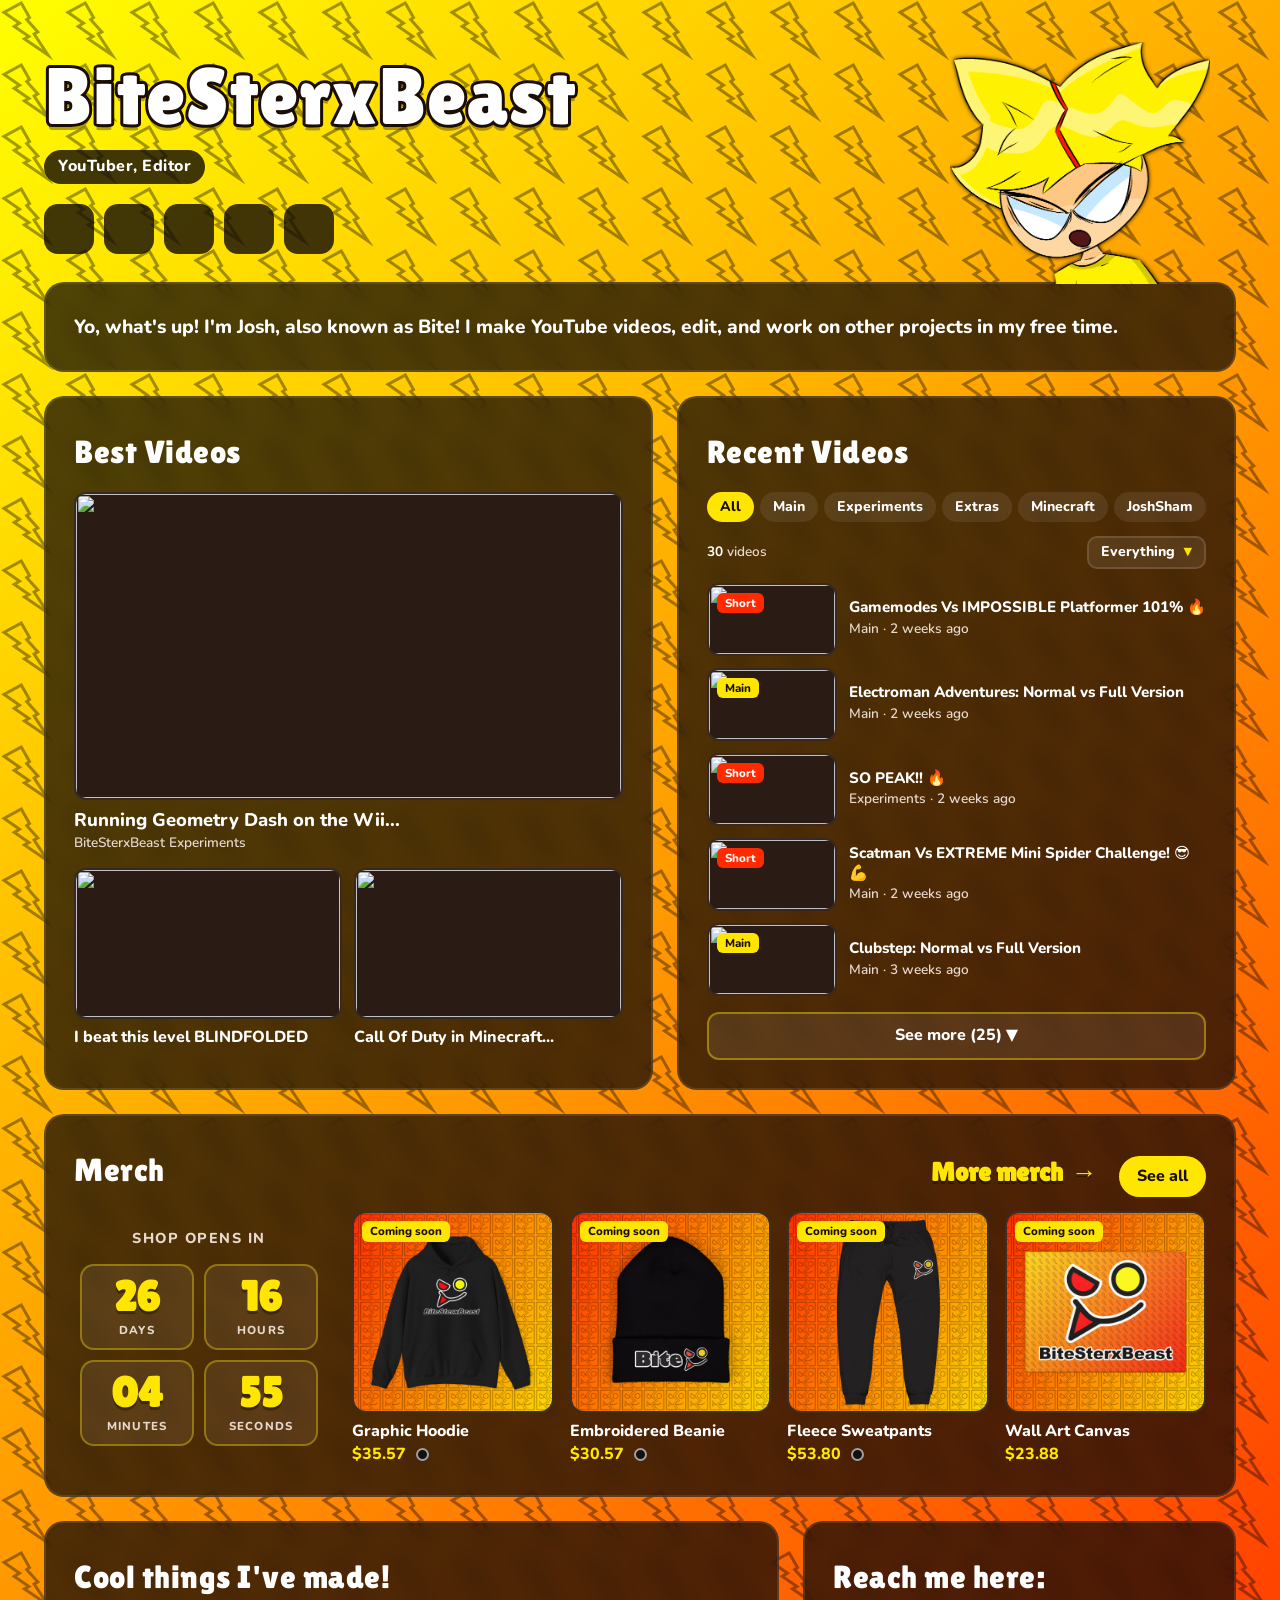
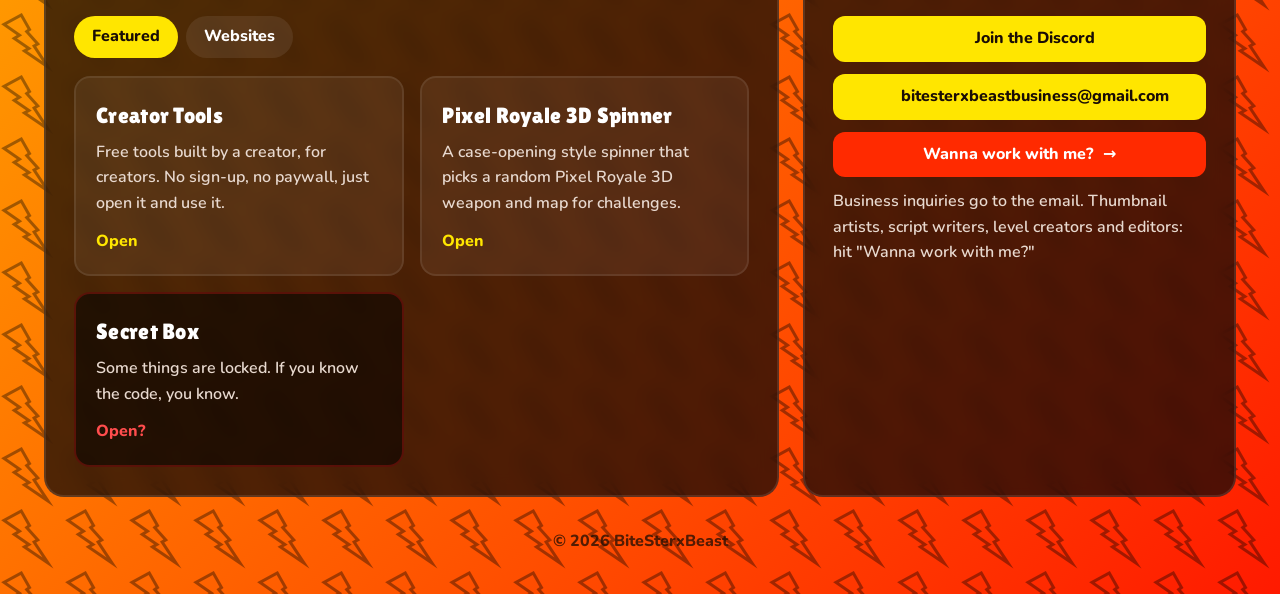
==== commit 2212214c: "Update index.html" ====
--- a/index.html
+++ b/index.html
@@ -248,25 +248,51 @@
   .best-small { display: grid; grid-template-columns: 1fr 1fr; gap: 12px; margin-top: 14px; }
   .best-main .vtitle { font-size: 1.15rem; }
 
-  .type-toggle {
-    display: inline-flex;
-    background: rgba(255, 255, 255, 0.08);
-    border-radius: 999px;
-    padding: 4px;
-    margin-bottom: 16px;
-  }
-  .type-toggle button {
-    font: inherit;
-    font-weight: 800;
-    font-size: 0.9rem;
-    color: var(--text);
-    background: none;
-    border: 0;
-    border-radius: 999px;
-    padding: 4px 14px;
-    cursor: pointer;
-  }
-  .type-toggle button.active { background: var(--yellow); color: #1a0d05; }
+  /* channel chips + type dropdown */
+  .chips { display: flex; gap: 6px; overflow-x: auto; padding-bottom: 6px; margin-bottom: 8px; scrollbar-width: none; }
+  .chips::-webkit-scrollbar { display: none; }
+  .chip {
+    font: inherit; font-weight: 800; font-size: 0.88rem; color: var(--text);
+    background: rgba(255, 255, 255, 0.08); border: 0; border-radius: 999px;
+    padding: 4px 13px; cursor: pointer; white-space: nowrap; flex-shrink: 0;
+  }
+  .chip:hover { background: rgba(255, 255, 255, 0.15); }
+  .chip.active { background: var(--yellow); color: #1a0d05; }
+  .recent-bar { display: flex; align-items: center; justify-content: space-between; gap: 8px; margin-bottom: 14px; min-height: 32px; }
+  .recent-bar .vmeta b { color: var(--text); }
+
+  .dd { position: relative; }
+  .dd-btn {
+    font: inherit; font-weight: 800; font-size: 0.88rem; color: var(--text);
+    background: rgba(255, 255, 255, 0.08); border: 2px solid rgba(255, 255, 255, 0.12);
+    border-radius: 10px; padding: 3px 12px; cursor: pointer;
+    display: inline-flex; gap: 8px; align-items: center; white-space: nowrap;
+  }
+  .dd-btn:hover, .dd.open .dd-btn { border-color: var(--yellow); }
+  .dd-btn .car { color: var(--yellow); font-size: 0.7rem; transition: transform 0.15s; }
+  .dd.open .car { transform: rotate(180deg); }
+  .dd-btn.static { cursor: default; color: var(--muted); }
+  .dd-btn.static:hover { border-color: rgba(255, 255, 255, 0.12); }
+  .dd-menu {
+    position: absolute; z-index: 20; top: calc(100% + 6px); right: 0; min-width: 100%;
+    background: rgba(18, 10, 8, 0.97); border: 2px solid var(--yellow); border-radius: 12px;
+    padding: 5px; box-shadow: 0 10px 30px rgba(0, 0, 0, 0.5); display: none;
+  }
+  .dd.open .dd-menu { display: block; }
+  .dd-menu button {
+    display: block; width: 100%; font: inherit; font-weight: 800; font-size: 0.88rem; text-align: left;
+    color: var(--text); background: none; border: 0; border-radius: 8px; padding: 6px 10px; cursor: pointer; white-space: nowrap;
+  }
+  .dd-menu button:hover { background: rgba(255, 230, 0, 0.15); }
+  .dd-menu button.active { background: var(--yellow); color: #1a0d05; }
+
+  .see-more {
+    display: block; width: 100%; margin-top: 16px; font: inherit; font-weight: 800; cursor: pointer;
+    background: rgba(255, 255, 255, 0.08); color: var(--text);
+    border: 2px solid rgba(255, 230, 0, 0.4); border-radius: 12px; padding: 9px; transition: 0.15s;
+  }
+  .see-more:hover { border-color: var(--yellow); background: rgba(255, 230, 0, 0.12); }
+  .see-more[hidden] { display: none; }
 
   .recent-list { display: flex; flex-direction: column; gap: 12px; }
   .recent-row { display: grid; grid-template-columns: 130px 1fr; gap: 12px; align-items: center; }
@@ -554,8 +580,6 @@
     /* videos: thumbnail on top, title under it */
     .best-small { grid-template-columns: 1fr; gap: 10px; }
     .best-main .vtitle { font-size: 1rem; }
-    .type-toggle { display: flex; margin-bottom: 10px; }
-    .type-toggle button { flex: 1; padding: 3px 2px; font-size: 0.68rem; white-space: nowrap; }
     .recent-row { grid-template-columns: 1fr; gap: 4px; }
     .recent-row .vtitle { font-size: 0.85rem; }
     .vmeta { font-size: 0.72rem; }
@@ -642,12 +666,10 @@
     </section>
     <section class="panel">
       <h2>Recent Videos</h2>
-      <div class="type-toggle" id="typeToggle">
-        <button class="active" data-type="all">All</button>
-        <button data-type="long">Long-form</button>
-        <button data-type="short">Shorts</button>
-      </div>
+      <div class="chips" id="chips"></div>
+      <div class="recent-bar"><span class="vmeta" id="recentCount"></span><span id="typeSlot"></span></div>
       <div class="recent-list" id="recent"><div class="empty">Loading videos...</div></div>
+      <button class="see-more" id="seeMore" hidden></button>
     </section>
   </div>
 
@@ -766,8 +788,12 @@
 
   // ---------- Videos (filled from videos.json, updated by GitHub every 30 min) ----------
   const RECENT_SHOWN = 5;
+  const CHANNELS = ['Main', 'Experiments', 'Extras', 'Minecraft', 'JoshSham'];
+  const TYPE_NAME = { all: 'Everything', long: 'Long-forms', short: 'Shorts' };
   let allRecent = [];
+  let channel = 'all';
   let videoType = 'all';
+  let expanded = false;
 
   const esc = (t) => String(t || '').replace(/[&<>"']/g, c =>
     ({ '&': '&amp;', '<': '&lt;', '>': '&gt;', '"': '&quot;', "'": '&#39;' }[c]));
@@ -806,12 +832,63 @@
       (best.length > 1 ? `<div class="best-small">${best.slice(1, 3).map(v => card(v, false)).join('')}</div>` : '');
   }
 
+  const recentOf = (ch, type) => allRecent.filter(v =>
+    (ch === 'all' || v.channel === ch) && (type === 'all' || v.type === type));
+  const typesOf = (ch) => {
+    const t = new Set(recentOf(ch, 'all').map(v => v.type));
+    return ['long', 'short'].filter(x => t.has(x));
+  };
+
+  function renderChips() {
+    document.getElementById('chips').innerHTML = ['all', ...CHANNELS].map(c =>
+      `<button class="chip${c === channel ? ' active' : ''}" data-ch="${c}">${c === 'all' ? 'All' : esc(c)}</button>`).join('');
+    document.querySelectorAll('#chips .chip').forEach(btn => btn.addEventListener('click', () => {
+      channel = btn.dataset.ch; videoType = 'all'; expanded = false;
+      renderChips(); renderRecent();
+    }));
+  }
+
+  // Long-forms / Shorts dropdown: only offers the types this channel actually posts
+  function renderTypeDropdown() {
+    const slot = document.getElementById('typeSlot');
+    const types = typesOf(channel);
+    if (!types.length) { slot.innerHTML = ''; return; }
+    if (types.length === 1) {
+      slot.innerHTML = `<span class="dd-btn static">${TYPE_NAME[types[0]]} only</span>`;
+      return;
+    }
+    const opts = ['all', ...types];
+    slot.innerHTML = `<div class="dd" id="typeDD">
+      <button class="dd-btn" aria-haspopup="true">${TYPE_NAME[videoType]}<span class="car">▼</span></button>
+      <div class="dd-menu">${opts.map(o =>
+        `<button data-type="${o}" class="${o === videoType ? 'active' : ''}">${TYPE_NAME[o]}</button>`).join('')}</div>
+    </div>`;
+    const dd = document.getElementById('typeDD');
+    dd.querySelector('.dd-btn').addEventListener('click', (e) => { e.stopPropagation(); dd.classList.toggle('open'); });
+    dd.querySelectorAll('.dd-menu button').forEach(b => b.addEventListener('click', (e) => {
+      e.stopPropagation();
+      videoType = b.dataset.type; expanded = false;
+      renderRecent();
+    }));
+  }
+  document.addEventListener('click', () => {
+    const dd = document.getElementById('typeDD');
+    if (dd) dd.classList.remove('open');
+  });
+
   function renderRecent() {
+    if (typesOf(channel).length < 2) videoType = 'all';
+    renderTypeDropdown();
     const el = document.getElementById('recent');
-    const list = allRecent
-      .filter(v => videoType === 'all' || v.type === videoType)
-      .slice(0, RECENT_SHOWN);
-    if (!list.length) { el.innerHTML = '<div class="empty">Nothing here yet.</div>'; return; }
+    const all = recentOf(channel, videoType);
+    const list = expanded ? all : all.slice(0, RECENT_SHOWN);
+    document.getElementById('recentCount').innerHTML = all.length ? `<b>${all.length}</b> video${all.length === 1 ? '' : 's'}` : '';
+
+    const more = document.getElementById('seeMore');
+    more.hidden = all.length <= RECENT_SHOWN;
+    more.textContent = expanded ? 'Show less ▲' : `See more (${all.length - RECENT_SHOWN}) ▼`;
+
+    if (!list.length) { el.innerHTML = '<div class="empty">No uploads yet.</div>'; return; }
     el.innerHTML = list.map(v => `
       <a class="vcard recent-row" href="${link(v)}" target="_blank" rel="noopener">
         <div class="thumb">${thumbImg(v.id, false)}
@@ -824,18 +901,22 @@
       </a>`).join('');
   }
 
-  document.querySelectorAll('#typeToggle button').forEach(btn => btn.addEventListener('click', () => {
-    document.querySelectorAll('#typeToggle button').forEach(b => b.classList.remove('active'));
-    btn.classList.add('active');
-    videoType = btn.dataset.type;
+  document.getElementById('seeMore').addEventListener('click', () => {
+    const wasExpanded = expanded;
+    expanded = !expanded;
     renderRecent();
-  }));
+    // when collapsing, jump back to the top of the panel so you're not left at the bottom of the page
+    if (wasExpanded) document.getElementById('chips').closest('.panel').scrollIntoView({ behavior: 'smooth', block: 'start' });
+  });
+
+  renderChips();
 
   fetch('videos.json?t=' + Date.now())
     .then(r => r.json())
     .then(data => {
       renderBest(data.best || []);
       allRecent = data.recent || [];
+      renderChips();
       renderRecent();
     })
     .catch(() => {
@@ -933,4 +1014,4 @@
     });
 </script>
 </body>
-</html>
+</html>
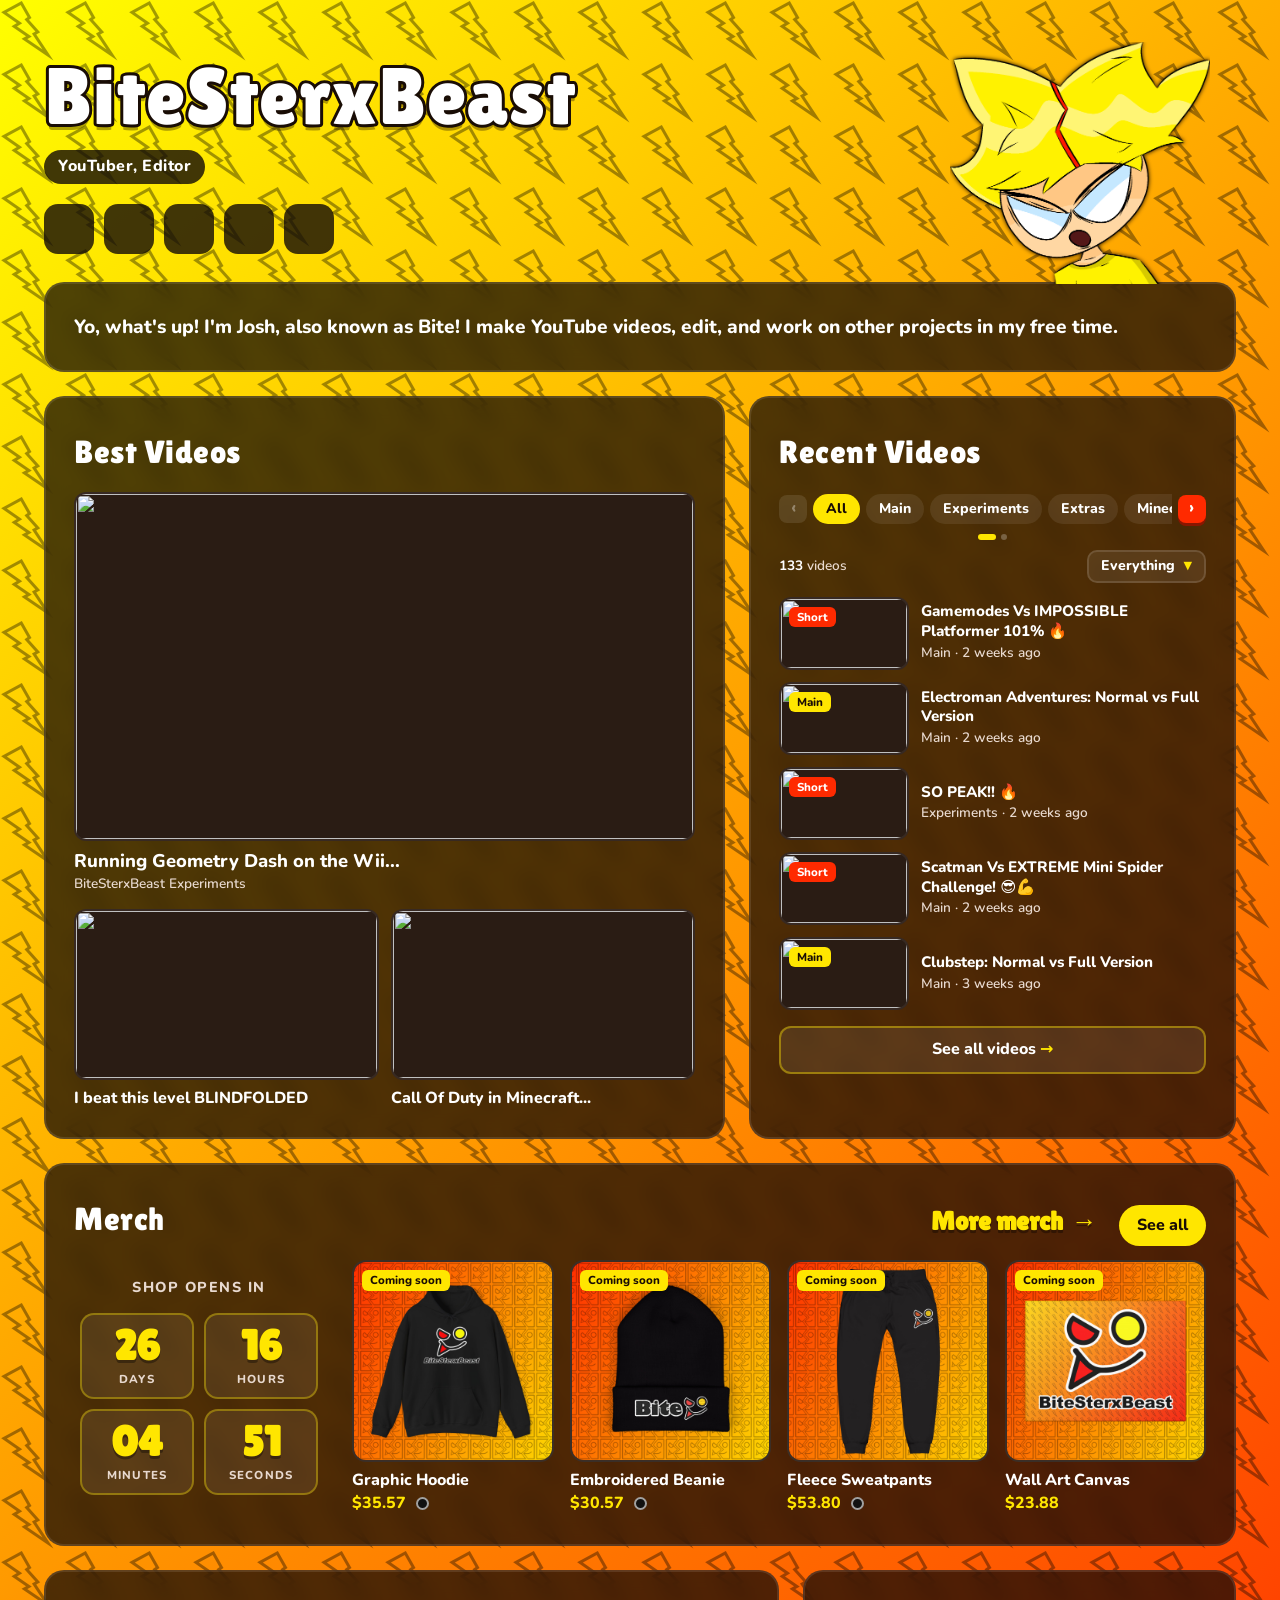
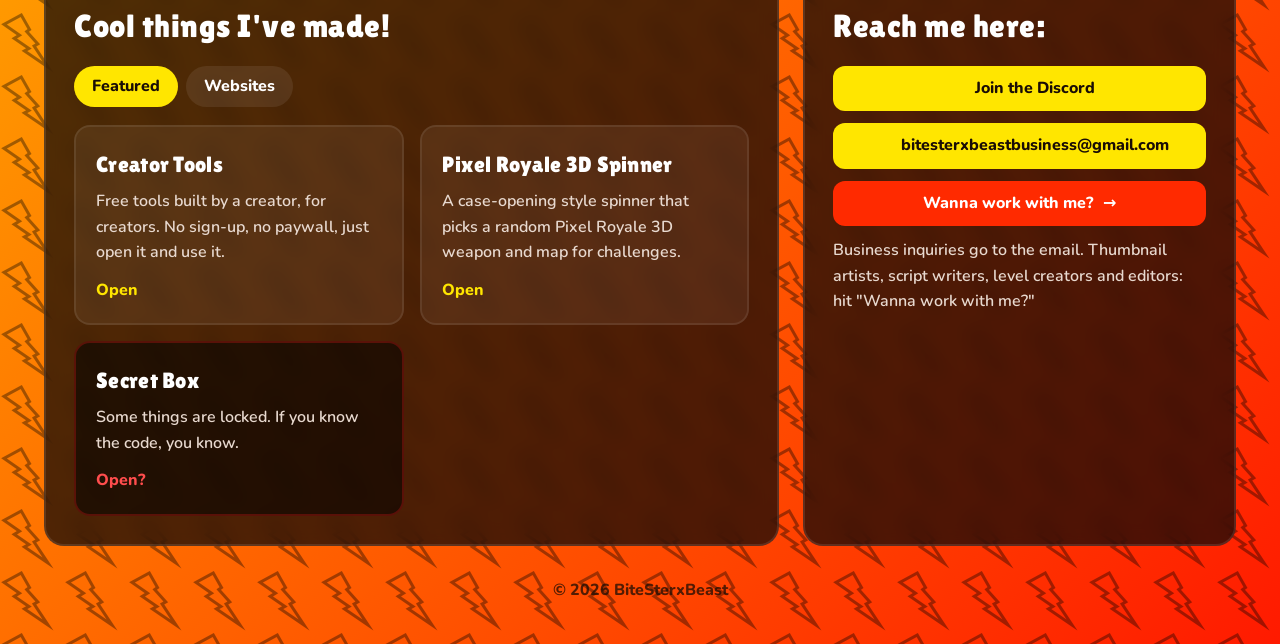
==== commit 3916bf98: "Update index.html" ====
--- a/index.html
+++ b/index.html
@@ -208,6 +208,8 @@
   /* ---------- VIDEOS ---------- */
   .videos { display: grid; grid-template-columns: 1.4fr 1fr; gap: 24px; margin-top: 24px; }
   .videos .panel { margin-top: 0; }
+  /* keeps the panels from growing wider than the screen (the channel row scrolls inside instead) */
+  .videos > * { min-width: 0; }
 
   .thumb {
     position: relative;
@@ -249,7 +251,27 @@
   .best-main .vtitle { font-size: 1.15rem; }
 
   /* channel chips + type dropdown */
-  .chips { display: flex; gap: 6px; overflow-x: auto; padding-bottom: 6px; margin-bottom: 8px; scrollbar-width: none; }
+  .chips-wrap { display: flex; align-items: center; gap: 6px; }
+  .chips { flex: 1; min-width: 0; display: flex; gap: 6px; overflow-x: auto; padding: 2px 0; scrollbar-width: none; scroll-behavior: smooth; }
+  .chip-arrow {
+    flex-shrink: 0; width: 28px; height: 28px; border-radius: 8px; border: 0; cursor: pointer;
+    display: flex; align-items: center; justify-content: center; padding-bottom: 2px;
+    font: inherit; font-size: 1.1rem; font-weight: 800; line-height: 1;
+    background: var(--red); color: #fff; box-shadow: 0 3px 0 #8a1600;
+    transition: background 0.15s, box-shadow 0.1s, transform 0.1s;
+  }
+  .chip-arrow:hover:not(:disabled) { background: #ff4a1f; }
+  /* pressed down while the slide plays (cooldown), so it can't be spammed */
+  .chip-arrow:active:not(:disabled), .chip-arrow.cooling { transform: translateY(2px); box-shadow: 0 1px 0 #8a1600; }
+  .chip-arrow.cooling { cursor: default; }
+  .chip-arrow:disabled:not(.cooling) {
+    background: rgba(255, 255, 255, 0.1); box-shadow: none; color: rgba(255, 255, 255, 0.35); cursor: default;
+  }
+  .chip-arrow.gone { display: none; }
+  .chip-dots { display: flex; justify-content: center; gap: 5px; margin: 8px 0 10px; }
+  .chip-dots:empty { display: none; }
+  .chip-dots span { width: 6px; height: 6px; border-radius: 99px; background: rgba(255, 255, 255, 0.25); transition: width 0.2s, background 0.2s; }
+  .chip-dots span.on { width: 18px; background: var(--yellow); }
   .chips::-webkit-scrollbar { display: none; }
   .chip {
     font: inherit; font-weight: 800; font-size: 0.88rem; color: var(--text);
@@ -287,12 +309,13 @@
   .dd-menu button.active { background: var(--yellow); color: #1a0d05; }
 
   .see-more {
-    display: block; width: 100%; margin-top: 16px; font: inherit; font-weight: 800; cursor: pointer;
+    display: block; text-align: center; width: 100%; margin-top: 16px; font: inherit; font-weight: 800; cursor: pointer;
     background: rgba(255, 255, 255, 0.08); color: var(--text);
     border: 2px solid rgba(255, 230, 0, 0.4); border-radius: 12px; padding: 9px; transition: 0.15s;
   }
   .see-more:hover { border-color: var(--yellow); background: rgba(255, 230, 0, 0.12); }
   .see-more[hidden] { display: none; }
+  .see-more span { color: var(--yellow); }
 
   .recent-list { display: flex; flex-direction: column; gap: 12px; }
   .recent-row { display: grid; grid-template-columns: 130px 1fr; gap: 12px; align-items: center; }
@@ -666,10 +689,15 @@
     </section>
     <section class="panel">
       <h2>Recent Videos</h2>
-      <div class="chips" id="chips"></div>
+      <div class="chips-wrap" id="chipsWrap">
+        <button class="chip-arrow" id="chipLeft" aria-label="Previous channels">‹</button>
+        <div class="chips" id="chips"></div>
+        <button class="chip-arrow" id="chipRight" aria-label="More channels">›</button>
+      </div>
+      <div class="chip-dots" id="chipDots"></div>
       <div class="recent-bar"><span class="vmeta" id="recentCount"></span><span id="typeSlot"></span></div>
       <div class="recent-list" id="recent"><div class="empty">Loading videos...</div></div>
-      <button class="see-more" id="seeMore" hidden></button>
+      <a class="see-more" id="seeMore" href="/videos/" hidden>See all videos <span>→</span></a>
     </section>
   </div>
 
@@ -793,7 +821,6 @@
   let allRecent = [];
   let channel = 'all';
   let videoType = 'all';
-  let expanded = false;
 
   const esc = (t) => String(t || '').replace(/[&<>"']/g, c =>
     ({ '&': '&amp;', '<': '&lt;', '>': '&gt;', '"': '&quot;', "'": '&#39;' }[c]));
@@ -843,10 +870,71 @@
     document.getElementById('chips').innerHTML = ['all', ...CHANNELS].map(c =>
       `<button class="chip${c === channel ? ' active' : ''}" data-ch="${c}">${c === 'all' ? 'All' : esc(c)}</button>`).join('');
     document.querySelectorAll('#chips .chip').forEach(btn => btn.addEventListener('click', () => {
-      channel = btn.dataset.ch; videoType = 'all'; expanded = false;
+      channel = btn.dataset.ch; videoType = 'all';
       renderChips(); renderRecent();
     }));
-  }
+    updateChipArrows();
+  }
+
+  // Arrows on the channel row. Each click slides to the next (or previous) channel that's
+  // cut off. While the slide plays the button stays pressed down and can't be clicked again,
+  // so spamming it can't leave the row stuck halfway. Dots show how far along you are.
+  const chipsEl = document.getElementById('chips');
+  const chipLeft = document.getElementById('chipLeft');
+  const chipRight = document.getElementById('chipRight');
+  const chipDots = document.getElementById('chipDots');
+  let chipsSliding = false;
+
+  function updateChipArrows() {
+    const max = chipsEl.scrollWidth - chipsEl.clientWidth;
+    const fits = max <= 2;
+    chipLeft.classList.toggle('gone', fits);
+    chipRight.classList.toggle('gone', fits);
+    if (!chipsSliding) {
+      chipLeft.disabled = chipsEl.scrollLeft <= 2;
+      chipRight.disabled = chipsEl.scrollLeft >= max - 2;
+    }
+    if (fits) { chipDots.innerHTML = ''; return; }
+    const pages = Math.max(2, Math.ceil(chipsEl.scrollWidth / chipsEl.clientWidth));
+    const cur = Math.round(chipsEl.scrollLeft / max * (pages - 1));
+    chipDots.innerHTML = Array.from({ length: pages }, (_, i) => `<span class="${i === cur ? 'on' : ''}"></span>`).join('');
+  }
+
+  function slideChips(dir, btn) {
+    if (chipsSliding) return;
+    const box = chipsEl.getBoundingClientRect();
+    const chips = [...chipsEl.children];
+    let target;
+    if (dir > 0) {
+      const next = chips.find(c => c.getBoundingClientRect().right > box.right + 1);
+      if (next) target = chipsEl.scrollLeft + next.getBoundingClientRect().right - box.right;
+    } else {
+      const prev = chips.slice().reverse().find(c => c.getBoundingClientRect().left < box.left - 1);
+      if (prev) target = chipsEl.scrollLeft + prev.getBoundingClientRect().left - box.left;
+    }
+    if (target == null) return;
+
+    chipsSliding = true;
+    chipLeft.disabled = chipRight.disabled = true;
+    btn.classList.add('cooling');
+    let done = false;
+    const finish = () => {
+      if (done) return;
+      done = true;
+      chipsEl.removeEventListener('scrollend', finish);
+      chipsSliding = false;
+      btn.classList.remove('cooling');
+      updateChipArrows();
+    };
+    chipsEl.addEventListener('scrollend', finish);
+    setTimeout(finish, 600); // backup for browsers without the scrollend event
+    chipsEl.scrollTo({ left: Math.max(0, target), behavior: 'smooth' });
+  }
+  chipLeft.addEventListener('click', () => slideChips(-1, chipLeft));
+  chipRight.addEventListener('click', () => slideChips(1, chipRight));
+  chipsEl.addEventListener('scroll', updateChipArrows, { passive: true });
+  window.addEventListener('resize', updateChipArrows);
+  if (document.fonts) document.fonts.ready.then(updateChipArrows);
 
   // Long-forms / Shorts dropdown: only offers the types this channel actually posts
   function renderTypeDropdown() {
@@ -867,7 +955,7 @@
     dd.querySelector('.dd-btn').addEventListener('click', (e) => { e.stopPropagation(); dd.classList.toggle('open'); });
     dd.querySelectorAll('.dd-menu button').forEach(b => b.addEventListener('click', (e) => {
       e.stopPropagation();
-      videoType = b.dataset.type; expanded = false;
+      videoType = b.dataset.type;
       renderRecent();
     }));
   }
@@ -881,12 +969,13 @@
     renderTypeDropdown();
     const el = document.getElementById('recent');
     const all = recentOf(channel, videoType);
-    const list = expanded ? all : all.slice(0, RECENT_SHOWN);
+    const list = all.slice(0, RECENT_SHOWN);
     document.getElementById('recentCount').innerHTML = all.length ? `<b>${all.length}</b> video${all.length === 1 ? '' : 's'}` : '';
 
+    // "See all videos" opens the /videos/ page, jumping to the channel you're on
     const more = document.getElementById('seeMore');
-    more.hidden = all.length <= RECENT_SHOWN;
-    more.textContent = expanded ? 'Show less ▲' : `See more (${all.length - RECENT_SHOWN}) ▼`;
+    more.hidden = !allRecent.length;
+    more.href = channel === 'all' ? '/videos/' : `/videos/#${channel.toLowerCase()}`;
 
     if (!list.length) { el.innerHTML = '<div class="empty">No uploads yet.</div>'; return; }
     el.innerHTML = list.map(v => `
@@ -900,14 +989,6 @@
         </div>
       </a>`).join('');
   }
-
-  document.getElementById('seeMore').addEventListener('click', () => {
-    const wasExpanded = expanded;
-    expanded = !expanded;
-    renderRecent();
-    // when collapsing, jump back to the top of the panel so you're not left at the bottom of the page
-    if (wasExpanded) document.getElementById('chips').closest('.panel').scrollIntoView({ behavior: 'smooth', block: 'start' });
-  });
 
   renderChips();
 
@@ -1014,4 +1095,4 @@
     });
 </script>
 </body>
-</html>+</html>
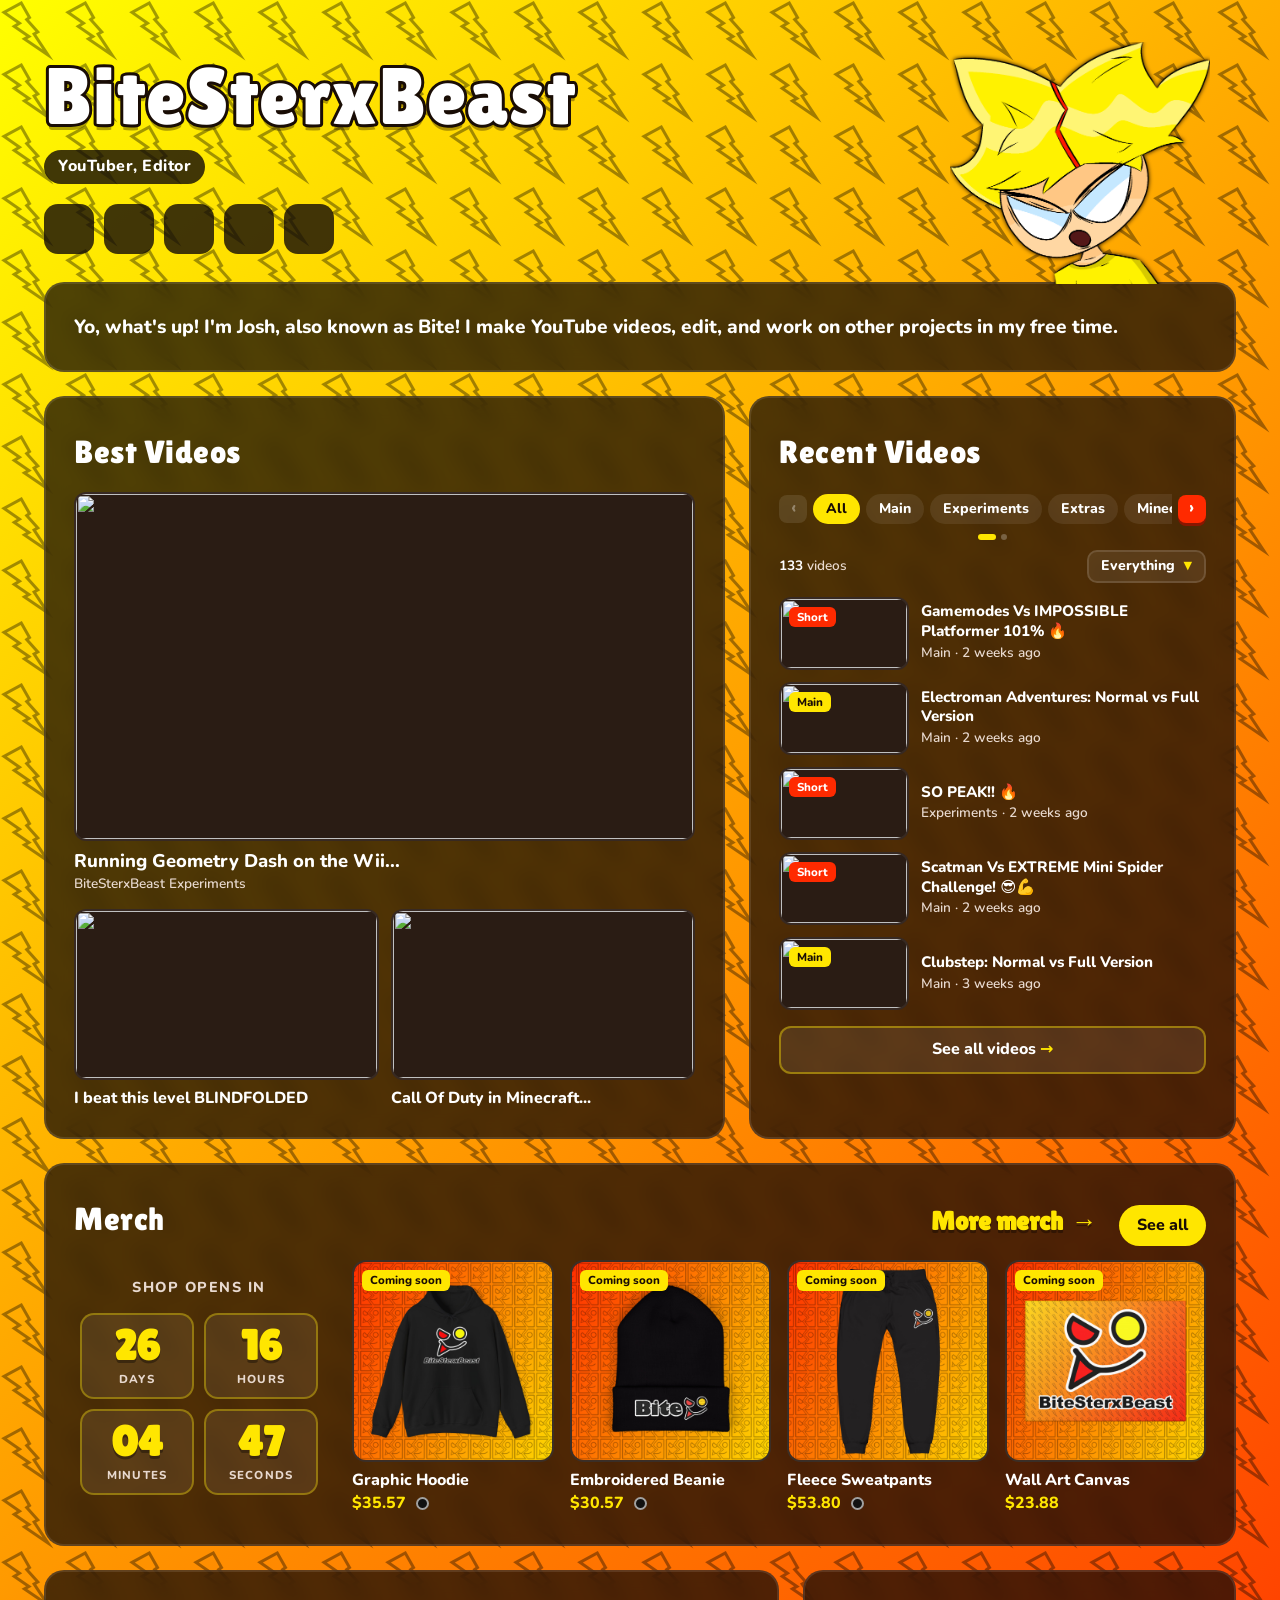
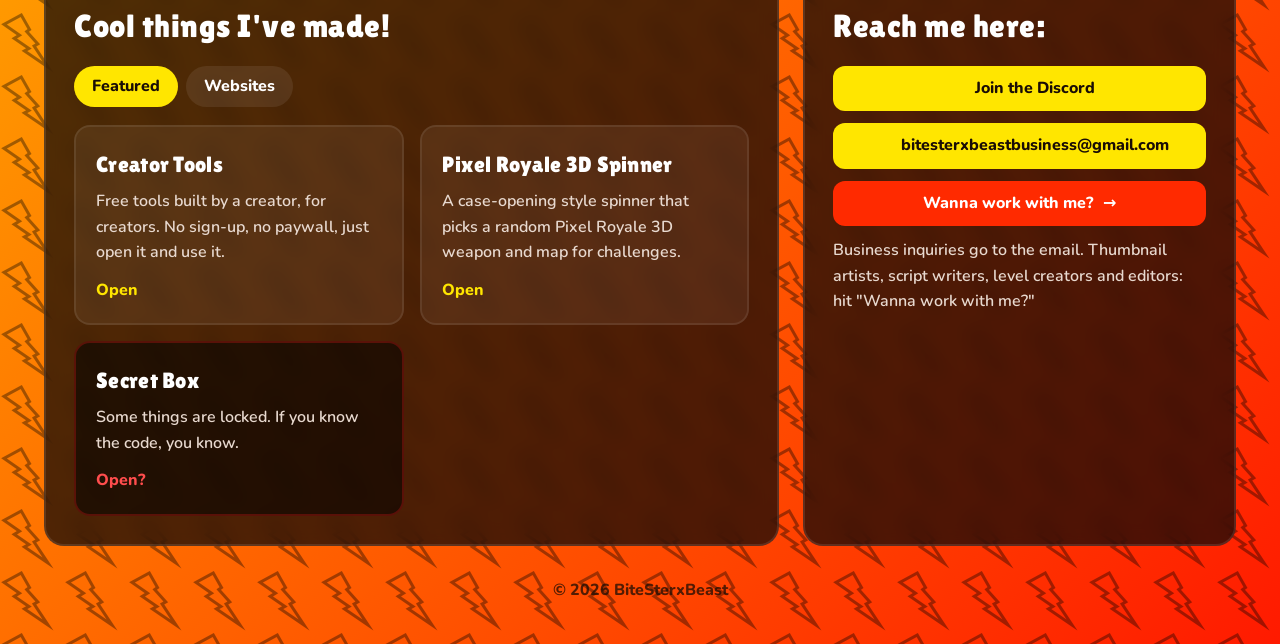
==== commit 807ee699: "Refactor chip navigation and update arrow logic" ====
--- a/index.html
+++ b/index.html
@@ -885,8 +885,23 @@
   const chipDots = document.getElementById('chipDots');
   let chipsSliding = false;
 
+  // The row is split into "pages" (one dot each). Page i sits at an exact spot:
+  // i / (pages - 1) of the way across, so every arrow press lands right where its dot points.
+  const chipPages = () => {
+    const max = chipsEl.scrollWidth - chipsEl.clientWidth;
+    return { max, pages: Math.max(2, Math.ceil(chipsEl.scrollWidth / chipsEl.clientWidth)) };
+  };
+  const chipPageAt = (i) => {
+    const { max, pages } = chipPages();
+    return Math.round(i / (pages - 1) * max);
+  };
+  const currentChipPage = () => {
+    const { max, pages } = chipPages();
+    return max <= 0 ? 0 : Math.round(chipsEl.scrollLeft / max * (pages - 1));
+  };
+
   function updateChipArrows() {
-    const max = chipsEl.scrollWidth - chipsEl.clientWidth;
+    const { max, pages } = chipPages();
     const fits = max <= 2;
     chipLeft.classList.toggle('gone', fits);
     chipRight.classList.toggle('gone', fits);
@@ -895,24 +910,16 @@
       chipRight.disabled = chipsEl.scrollLeft >= max - 2;
     }
     if (fits) { chipDots.innerHTML = ''; return; }
-    const pages = Math.max(2, Math.ceil(chipsEl.scrollWidth / chipsEl.clientWidth));
-    const cur = Math.round(chipsEl.scrollLeft / max * (pages - 1));
+    const cur = currentChipPage();
     chipDots.innerHTML = Array.from({ length: pages }, (_, i) => `<span class="${i === cur ? 'on' : ''}"></span>`).join('');
   }
 
   function slideChips(dir, btn) {
     if (chipsSliding) return;
-    const box = chipsEl.getBoundingClientRect();
-    const chips = [...chipsEl.children];
-    let target;
-    if (dir > 0) {
-      const next = chips.find(c => c.getBoundingClientRect().right > box.right + 1);
-      if (next) target = chipsEl.scrollLeft + next.getBoundingClientRect().right - box.right;
-    } else {
-      const prev = chips.slice().reverse().find(c => c.getBoundingClientRect().left < box.left - 1);
-      if (prev) target = chipsEl.scrollLeft + prev.getBoundingClientRect().left - box.left;
-    }
-    if (target == null) return;
+    const { pages } = chipPages();
+    const page = Math.min(pages - 1, Math.max(0, currentChipPage() + dir));
+    const target = chipPageAt(page);
+    if (Math.abs(target - chipsEl.scrollLeft) < 1) return;
 
     chipsSliding = true;
     chipLeft.disabled = chipRight.disabled = true;
@@ -922,13 +929,14 @@
       if (done) return;
       done = true;
       chipsEl.removeEventListener('scrollend', finish);
+      chipsEl.scrollLeft = target; // land exactly on the dot's spot
       chipsSliding = false;
       btn.classList.remove('cooling');
       updateChipArrows();
     };
     chipsEl.addEventListener('scrollend', finish);
     setTimeout(finish, 600); // backup for browsers without the scrollend event
-    chipsEl.scrollTo({ left: Math.max(0, target), behavior: 'smooth' });
+    chipsEl.scrollTo({ left: target, behavior: 'smooth' });
   }
   chipLeft.addEventListener('click', () => slideChips(-1, chipLeft));
   chipRight.addEventListener('click', () => slideChips(1, chipRight));
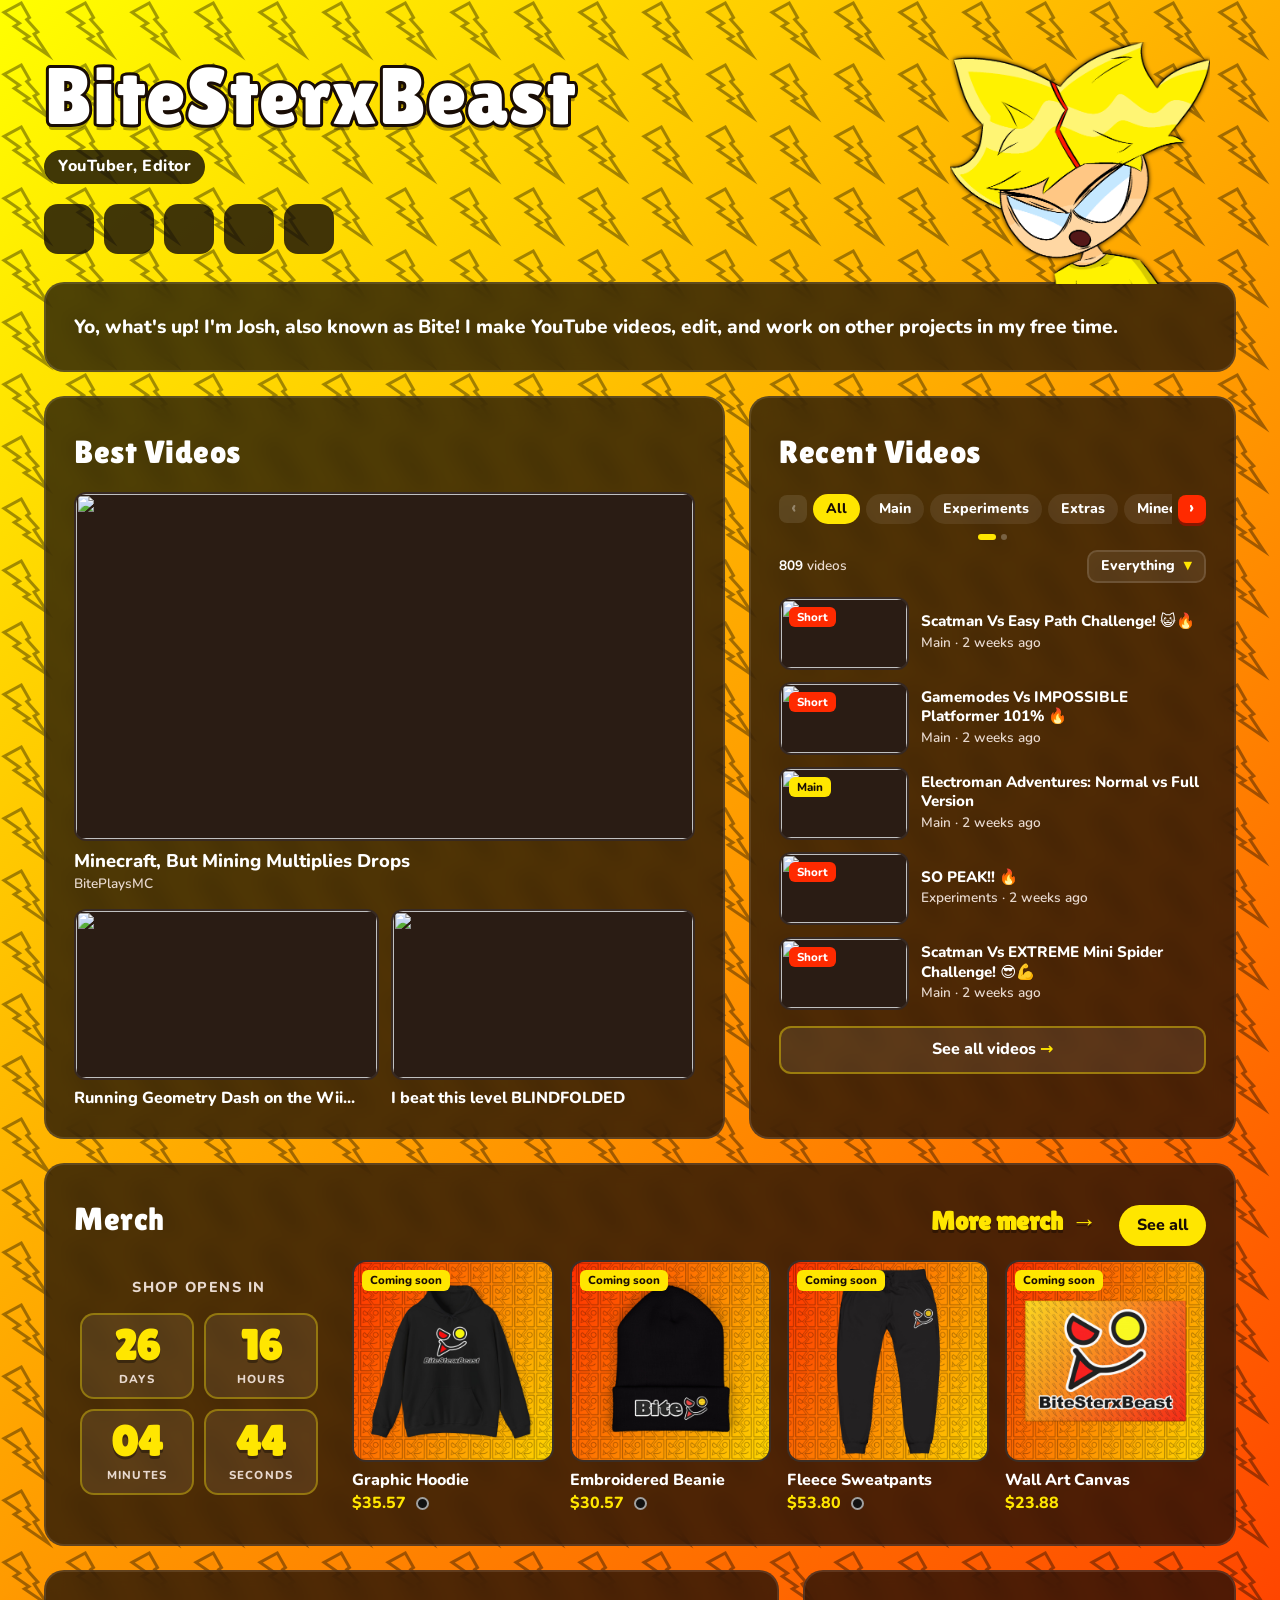
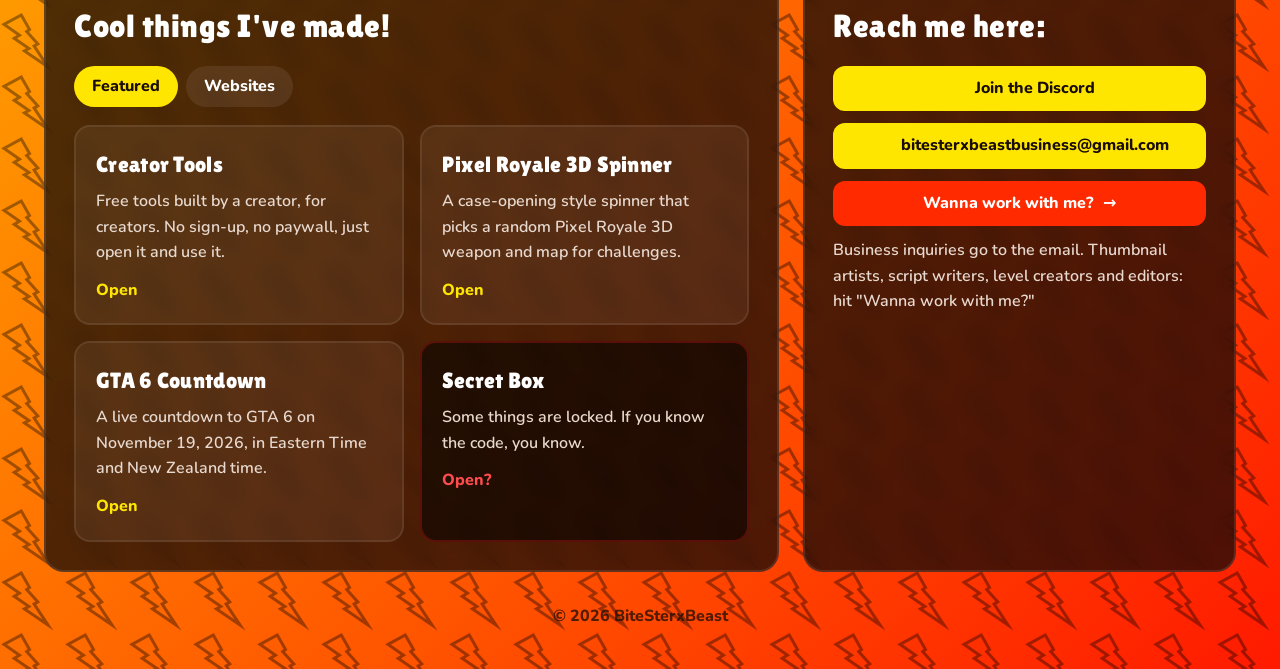
==== commit adfb0853: "Add GTA 6 Countdown section to index.html" ====
--- a/index.html
+++ b/index.html
@@ -739,6 +739,11 @@
       <a class="card" data-cats="featured websites" href="/pixel-royale-spinner/" target="_blank" rel="noopener">
         <h3>Pixel Royale 3D Spinner</h3>
         <p>A case-opening style spinner that picks a random Pixel Royale 3D weapon and map for challenges.</p>
+        <span class="go">Open</span>
+      </a>
+      <a class="card" data-cats="featured websites" href="/GTA/" target="_blank" rel="noopener">
+        <h3>GTA 6 Countdown</h3>
+        <p>A live countdown to GTA 6 on November 19, 2026, in Eastern Time and New Zealand time.</p>
         <span class="go">Open</span>
       </a>
       <a class="card secret-card" data-cats="featured websites" href="/secret/">
